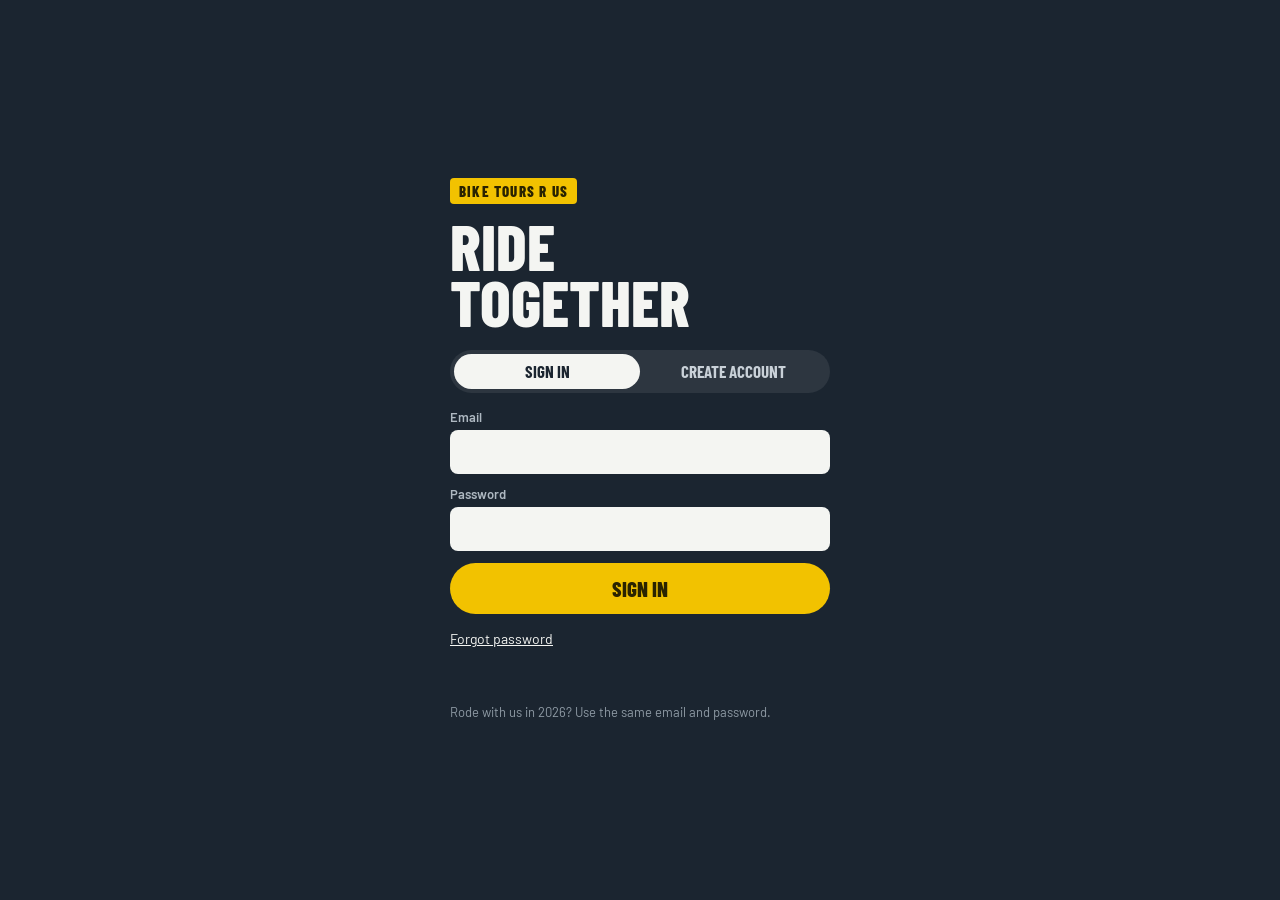
==== index.html @ 84a22274 "Load profile.js and cache it offline" ====
<!DOCTYPE html>
<html lang="en-AU">
<head>
<meta charset="utf-8">
<meta name="viewport" content="width=device-width, initial-scale=1, viewport-fit=cover">
<title>Bike Tours R Us</title>
<link rel="manifest" href="manifest.webmanifest">
<meta name="theme-color" content="#1B2530">
<meta name="apple-mobile-web-app-capable" content="yes">
<meta name="mobile-web-app-capable" content="yes">
<meta name="apple-mobile-web-app-status-bar-style" content="black-translucent">
<meta name="apple-mobile-web-app-title" content="Bike Tour Planner">
<link rel="apple-touch-icon" href="icons/apple-touch-icon.png?v=3">
<link rel="icon" type="image/png" sizes="32x32" href="icons/favicon-32.png?v=3">
<link rel="icon" type="image/png" sizes="192x192" href="icons/icon-192.png?v=3">
<link rel="stylesheet" href="css/app.css">
</head>
<body>
<div id="boot" class="boot"><p class="bootmark">Bike Tours R&nbsp;Us</p><p class="bootmsg" id="bootmsg">Loading…</p></div>

<section id="auth" class="auth" hidden>
  <div class="authin">
    <p class="kick">Bike Tours R Us</p>
    <h1>Ride<br>together</h1>
    <div class="seg2" role="tablist">
      <button type="button" class="on" data-authmode="in" role="tab" aria-selected="true">Sign in</button>
      <button type="button" data-authmode="up" role="tab" aria-selected="false">Create account</button>
    </div>
    <label>Email<input id="auemail" type="email" autocomplete="username" inputmode="email"></label>
    <label>Password<input id="aupw" type="password" autocomplete="current-password"></label>
    <label id="aupw2wrap" hidden>Confirm password<input id="aupw2" type="password" autocomplete="new-password"></label>
    <button type="button" class="go" id="augo">Sign in</button>
    <button type="button" class="lnk" id="aureset">Forgot password</button>
    <p class="aumsg" id="aumsg" role="status"></p>
    <p class="aufine">Rode with us in 2026? Use the same email and password.</p>
  </div>
</section>

<div id="app" hidden>
  <header class="top">
    <div class="wrap topin">
      <div class="brand">Tours R&nbsp;Us</div>
      <label class="tsel"><span class="sr">Tour</span><select id="toursel"></select></label>
      <button type="button" class="me" id="mebtn" aria-label="Account"></button>
    </div>
  </header>
  <main class="wrap" id="view"></main>
  <nav class="tabbar" id="tabbar" aria-label="Sections"></nav>
</div>

<dialog id="dlg"><div class="dlg" id="dlgbody"></div></dialog>
<div class="toast" id="toast" hidden role="status"></div>

<script src="js/config.js"></script>
<script src="js/firebase-bundle.js"></script>
<script src="js/app.js"></script>
<script src="js/ride.js"></script>
<script src="js/profile.js"></script>
<script>
if ('serviceWorker' in navigator) window.addEventListener('load', () => navigator.serviceWorker.register('./sw.js').catch(() => {}));
try { if (navigator.storage && navigator.storage.persist) navigator.storage.persist(); } catch (e) {}
</script>
</body>
</html>
---- css/app.css ----
@font-face{font-family:"Barlow";src:url(../fonts/Barlow-Regular.ttf) format("truetype");font-weight:400;font-display:swap}
@font-face{font-family:"Barlow";src:url(../fonts/Barlow-Medium.ttf) format("truetype");font-weight:500;font-display:swap}
@font-face{font-family:"Barlow";src:url(../fonts/Barlow-SemiBold.ttf) format("truetype");font-weight:600;font-display:swap}
@font-face{font-family:"Barlow Condensed";src:url(../fonts/BarlowCondensed-SemiBold.ttf) format("truetype");font-weight:600;font-display:swap}
@font-face{font-family:"Barlow Condensed";src:url(../fonts/BarlowCondensed-Bold.ttf) format("truetype");font-weight:700;font-display:swap}
@font-face{font-family:"Barlow Condensed";src:url(../fonts/BarlowCondensed-ExtraBold.ttf) format("truetype");font-weight:800;font-display:swap}

:root{
  --bg:#ECEEEA;--surface:#FFFFFF;--ink:#1B2530;--muted:#596570;--rule:#CBD1CB;--soft:#F5F6F3;
  --blue:#2387E0;--orange:#E77E10;--green:#1FA862;--purple:#8F5FDB;--red:#D2453A;
  --vis:#F2C200;--visink:#2A2300;--warn:#B4441B;--tile:#1B2530;--tileink:#F4F5F2;
  --display:"Barlow Condensed","Arial Narrow",Arial,sans-serif;--body:"Barlow",system-ui,-apple-system,"Segoe UI",sans-serif;
  --safe-t:env(safe-area-inset-top,0px);--safe-b:env(safe-area-inset-bottom,0px);
}
@media (prefers-color-scheme:dark){:root:not([data-theme="light"]){
  --bg:#12171C;--surface:#1A2128;--ink:#E6EAEC;--muted:#9AA6B0;--rule:#2F3943;--soft:#20282F;
  --blue:#4FA6F0;--orange:#F59A3A;--green:#3CC57F;--purple:#AC86EE;--red:#F06A5C;--warn:#F08A5D;--tile:#0B0F13}}
:root[data-theme="dark"]{
  --bg:#12171C;--surface:#1A2128;--ink:#E6EAEC;--muted:#9AA6B0;--rule:#2F3943;--soft:#20282F;
  --blue:#4FA6F0;--orange:#F59A3A;--green:#3CC57F;--purple:#AC86EE;--red:#F06A5C;--warn:#F08A5D;--tile:#0B0F13}
*,*::before,*::after{box-sizing:border-box}
html{background:var(--surface);min-height:100%}
body{margin:0;min-height:100vh;min-height:100dvh;background:var(--bg);color:var(--ink);font:400 16px/1.5 var(--body);-webkit-font-smoothing:antialiased}
a{color:inherit}
button{font:inherit}
:focus-visible{outline:3px solid var(--vis);outline-offset:2px;border-radius:3px}
[hidden]{display:none!important}
.sr{position:absolute;width:1px;height:1px;overflow:hidden;clip:rect(0 0 0 0)}
.wrap{max-width:860px;margin:0 auto;padding:0 18px}
.muted{color:var(--muted)}
h1,h2,h3{font-family:var(--display);margin:0}

/* boot & auth */
.boot{position:fixed;inset:0;display:grid;place-content:center;text-align:center;background:var(--tile);color:var(--tileink)}
.bootmark{font:800 44px/1 var(--display);text-transform:uppercase;margin:0 0 10px}
.bootmsg{opacity:.75;margin:0;max-width:34ch}
.auth{position:fixed;inset:0;z-index:40;background:var(--tile);color:var(--tileink);display:grid;place-items:center;padding:calc(24px + var(--safe-t)) 24px calc(24px + var(--safe-b));overflow:auto}
.authin{width:100%;max-width:380px}
.kick{display:inline-block;font:800 15px/1 var(--display);text-transform:uppercase;letter-spacing:.08em;background:var(--vis);color:var(--visink);padding:6px 9px 5px;border-radius:4px;margin:0 0 14px}
.auth h1{font-weight:800;font-size:64px;line-height:.88;text-transform:uppercase;margin:0 0 20px}
.seg2{display:grid;grid-template-columns:1fr 1fr;background:rgba(255,255,255,.08);border-radius:999px;padding:4px;margin:0 0 16px}
.seg2 button{all:unset;cursor:pointer;text-align:center;padding:9px;border-radius:999px;font:700 17px/1 var(--display);text-transform:uppercase;color:#C9D1D8}
.seg2 button.on{background:#F4F5F2;color:#1B2530}
.auth label{display:block;font:600 13px var(--body);color:#AEB8C1;margin:0 0 12px}
.auth input{display:block;width:100%;margin-top:5px;font:500 17px var(--body);padding:12px;border-radius:8px;border:0;background:#F4F5F2;color:#1B2530}
.go{all:unset;cursor:pointer;display:block;width:100%;box-sizing:border-box;text-align:center;background:var(--vis);color:var(--visink);font:800 21px/1 var(--display);text-transform:uppercase;padding:15px;border-radius:999px;margin-top:4px}
.go:disabled{opacity:.6}
.lnk{all:unset;cursor:pointer;color:#F4F5F2;text-decoration:underline;font-size:14px;margin:14px 0 0;display:inline-block}
.aumsg{min-height:1.4em;margin:12px 0 0;color:var(--vis);font-weight:600}
.aufine{font-size:13px;color:#8E9AA4;margin:18px 0 0}

/* header */
.top{position:sticky;top:0;z-index:20;background:var(--bg);padding-top:var(--safe-t);border-bottom:1px solid var(--rule)}
.topin{display:flex;align-items:center;gap:10px;height:56px}
.brand{font:800 20px/1 var(--display);text-transform:uppercase;letter-spacing:.02em;white-space:nowrap}
.tsel{flex:1;min-width:0;display:flex;justify-content:flex-end}
.tsel select{max-width:100%;font:700 16px var(--body);padding:8px 30px 8px 12px;border-radius:999px;border:1.5px solid var(--rule);background:var(--surface);color:var(--ink)}
.me{all:unset;cursor:pointer;width:36px;height:36px;border-radius:50%;display:grid;place-items:center;background:var(--ink);color:var(--bg);font:800 16px/1 var(--display);flex:0 0 auto}

/* tabbar */
.tabbar{position:fixed;left:0;right:0;bottom:0;z-index:25;display:flex;background:var(--surface);border-top:1px solid var(--rule);padding-bottom:var(--safe-b)}
.tabbar button{all:unset;cursor:pointer;flex:1;display:flex;flex-direction:column;align-items:center;justify-content:center;gap:3px;min-height:56px;font:600 11.5px/1 var(--body);color:var(--muted)}
.tabbar svg{width:24px;height:24px}
.tabbar button[aria-current="page"]{color:var(--ink)}
.tabbar button[aria-current="page"] svg{color:var(--blue)}
#app main{padding-bottom:calc(96px + var(--safe-b))}

/* common */
.btn{all:unset;cursor:pointer;box-sizing:border-box;display:inline-flex;align-items:center;justify-content:center;gap:6px;font:600 15px/1 var(--body);padding:11px 16px;border-radius:999px;border:1.5px solid var(--rule);background:var(--surface);color:var(--ink);text-align:center}
.btn.primary{background:var(--ink);color:var(--bg);border-color:var(--ink)}
.btn.danger{color:var(--warn);border-color:var(--warn)}
.btn.small{padding:7px 11px;font-size:13.5px}
.btn:disabled{opacity:.45;cursor:not-allowed}
.btn:focus-visible{outline:3px solid var(--vis);outline-offset:2px}
.card{background:var(--surface);border:1px solid var(--rule);border-radius:12px;padding:14px 16px;margin:0 0 10px}
.sec{margin:28px 0 0}
.sec>h2{font-weight:800;font-size:30px;text-transform:uppercase;margin:0 0 10px}
.pill{display:inline-block;font:700 12px/1 var(--body);padding:5px 8px;border-radius:999px;background:var(--soft);border:1px solid var(--rule)}
.pill.draft{background:var(--vis);color:var(--visink);border-color:var(--vis)}
.pill.locked{background:var(--ink);color:var(--bg);border-color:var(--ink)}
.empty{text-align:center;padding:30px 10px;color:var(--muted)}
.toast{position:fixed;left:50%;transform:translateX(-50%);bottom:calc(84px + var(--safe-b));z-index:60;background:var(--vis);color:var(--visink);font-weight:600;padding:10px 16px;border-radius:999px;box-shadow:0 4px 14px rgba(0,0,0,.2);max-width:90vw;text-align:center}

/* hero */
.hero{padding:22px 0 6px}
.hero h1{font-weight:800;font-size:clamp(44px,12vw,80px);line-height:.9;text-transform:uppercase}
.hero .sub{color:var(--muted);margin:10px 0 12px;max-width:52ch}
.stats{display:flex;flex-wrap:wrap;gap:6px 26px}
.stats div{font:700 28px/1 var(--display)}
.stats small{display:block;font:500 12px/1.3 var(--body);color:var(--muted);margin-top:3px}

/* days */
.day{margin:34px 0 0;--c:var(--ink)}
.dhead{border-top:6px solid var(--c);padding-top:12px}
.dlabel{font:800 16px/1 var(--display);text-transform:uppercase;letter-spacing:.03em;color:var(--c)}
.ddate{display:block;font:600 16px/1.3 var(--body);color:var(--ink);margin-top:4px}
.dhead h2{font-weight:800;font-size:clamp(32px,8vw,48px);text-transform:uppercase;margin:6px 0 8px;line-height:1}
.feel{font-weight:600;margin:8px 0 2px}
.roads{color:var(--muted);margin:0 0 10px}
.best{border:2px solid var(--c);border-radius:12px;background:var(--surface);padding:12px 14px;margin:6px 0 12px}
.best .lbl{display:inline-block;background:var(--c);color:#fff;font:800 14px/1 var(--display);padding:5px 8px 4px;border-radius:4px;margin-bottom:6px}
.best h3{font-size:22px;margin:0 0 4px}
.best p{margin:0}
.fuelnote{background:var(--vis);color:var(--visink);border-radius:8px;padding:8px 12px;font-size:14px;margin:0 0 12px}
.optseg{display:inline-flex;border:2px solid var(--c);border-radius:999px;overflow:hidden;margin:2px 0 10px}
.optseg button{all:unset;cursor:pointer;font:700 15px/1 var(--display);padding:8px 13px 7px;text-transform:uppercase}
.optseg button[aria-pressed="true"]{background:var(--c);color:#fff}
ol.stops{list-style:none;margin:0;padding:0;position:relative}
ol.stops::before{content:"";position:absolute;left:15px;top:16px;bottom:16px;width:4px;background:var(--c);border-radius:2px}
li.stop{position:relative;padding:0 0 14px 46px}
li.stop .node{position:absolute;left:0;top:2px;width:34px;height:34px;border-radius:50%;background:var(--surface);border:4px solid var(--c);display:grid;place-items:center;font:800 16px/1 var(--display)}
li.stop.big .node{background:var(--c);color:#fff}
.town{font:700 26px/1 var(--display)}
.time{font-weight:600;font-size:14.5px;margin-top:3px}
.road{font-size:13.5px;color:var(--muted);margin:3px 0 7px}
.tags{display:flex;flex-wrap:wrap;gap:5px;margin:0 0 7px}
.tag{font:600 12.5px/1 var(--body);padding:5px 8px;border-radius:4px;background:var(--soft);border:1px solid var(--rule)}
.tag.fuel{background:var(--vis);color:var(--visink);border-color:transparent}
.tag.opt{border-color:var(--c);color:var(--c);background:transparent}
.note{margin:0 0 6px}
.stay{margin:6px 0;padding:8px 10px;border-left:4px solid var(--c);background:var(--soft);font-size:14.5px}
.ref{color:var(--muted);font-size:14.5px;margin:2px 0 0}
details.fact,details.audit{margin-top:8px;border-top:1px dashed var(--rule);padding-top:7px}
details summary{cursor:pointer;font-weight:600;font-size:14.5px;color:var(--c);list-style:none}
details summary::-webkit-details-marker{display:none}
details.fact p{margin:6px 0 0;padding:9px 11px;background:var(--soft);border-radius:8px;font-size:15px}
.verdict{font-size:14.5px;color:var(--muted);margin:8px 0}
ol.bk{list-style:none;margin:0;padding:0}
ol.bk li{display:grid;grid-template-columns:28px 1fr;gap:2px 8px;padding:9px 0;border-top:1px solid var(--rule)}
.rk{font:800 22px/1 var(--display);color:var(--c)}
.bn{font-weight:600}.bn a{text-decoration:none;border-bottom:1px solid var(--c)}
.meta{font-size:13.5px;color:var(--muted)}
.must{display:inline-block;margin:3px 0;font:600 13px/1.2 var(--body);padding:4px 8px;border-radius:999px;background:var(--soft);border:1px solid var(--rule)}
.why{font-size:14.5px}
.near{font:600 11px/1 var(--body);padding:3px 5px;border-radius:3px;border:1px solid var(--muted);color:var(--muted);margin-left:5px}
.brief{display:grid;grid-template-columns:repeat(auto-fit,minmax(260px,1fr));gap:10px}
.brief h3{font-size:20px;text-transform:uppercase;margin:0 0 6px}
.brief p{margin:0 0 6px}.brief ul{margin:0;padding-left:18px}
.roles{display:grid;grid-template-columns:repeat(auto-fill,minmax(220px,1fr));border-top:1px solid var(--rule)}
.roles div{display:flex;justify-content:space-between;gap:10px;padding:9px 0;border-bottom:1px solid var(--rule)}
.roles span:first-child{color:var(--muted)}.roles span:last-child{font-weight:600}

/* today */
.tdhead{border-top:6px solid var(--c,var(--ink));padding-top:12px;margin:18px 0 12px}
.tdday{font:800 16px/1 var(--display);text-transform:uppercase;letter-spacing:.03em;color:var(--c,var(--muted))}
.tdhead h2{font-weight:800;font-size:clamp(32px,9vw,50px);text-transform:uppercase;margin:6px 0 4px;line-height:1}
.tdlist{list-style:none;margin:0;padding:0}
.tdlist li{display:grid;grid-template-columns:70px 1fr;gap:10px;padding:10px 0;border-top:1px solid var(--rule)}
.tdlist .t{font:700 17px/1.1 var(--display);color:var(--muted)}
.tdlist b{font:700 21px/1.1 var(--display)}

/* plan */
.plan h2{font-weight:800;font-size:30px;text-transform:uppercase;margin:22px 0 10px}
.plan h3{font-size:22px;text-transform:uppercase;margin:0 0 6px}
.prow{display:flex;align-items:center;gap:10px;padding:10px 0;border-top:1px solid var(--rule)}
.prow:first-of-type{border-top:0}
.prow .pmain{flex:1;min-width:0}
.prow .pmain b{font:700 19px/1.15 var(--display);display:block}
.prow .pmain small{display:block;color:var(--muted);font-size:13px}
.prow .pact{display:flex;gap:4px;flex:0 0 auto}
.ib{all:unset;cursor:pointer;width:34px;height:34px;border-radius:50%;display:grid;place-items:center;border:1.5px solid var(--rule);background:var(--surface);color:var(--ink);font-size:15px}
.ib:disabled{opacity:.3;cursor:default}
.ib:focus-visible{outline:3px solid var(--vis)}
.dot{width:12px;height:12px;border-radius:50%;background:var(--c);flex:0 0 auto}
.prow.sel{background:var(--soft);margin:0 -10px;padding:10px;border-radius:10px}
.statusrow{display:flex;flex-wrap:wrap;gap:6px;margin:8px 0 4px}
.statusrow .btn[aria-pressed="true"]{background:var(--ink);color:var(--bg);border-color:var(--ink)}
.edited{font-size:12.5px;color:var(--muted);margin:6px 0 0}
.planbar{display:flex;flex-wrap:wrap;gap:8px;margin:10px 0 0}
.notice{background:var(--soft);border:1px solid var(--rule);border-left:5px solid var(--vis);border-radius:10px;padding:10px 12px;font-size:14.5px;margin:10px 0}

/* dialogs & forms */
dialog{border:0;border-radius:14px;padding:0;background:var(--surface);color:var(--ink);width:min(560px,94vw);max-height:88vh}
dialog::backdrop{background:rgba(10,14,18,.6)}
.dlg{padding:18px}
.dlg h3{font-size:26px;text-transform:uppercase;margin:0 0 4px}
.fl{display:block;font:600 13px var(--body);color:var(--muted);margin:0 0 11px}
.fl input,.fl select,.fl textarea{display:block;width:100%;margin-top:4px;font:500 16px var(--body);padding:10px 12px;border-radius:8px;border:1.5px solid var(--rule);background:var(--bg);color:var(--ink)}
.fl textarea{min-height:70px;resize:vertical}
.frow{display:grid;grid-template-columns:1fr 1fr;gap:10px}
.chips{display:flex;flex-wrap:wrap;gap:6px;margin-top:6px}
.chips label{display:inline-flex;align-items:center;gap:5px;font:600 13.5px var(--body);color:var(--ink);padding:6px 10px;border:1.5px solid var(--rule);border-radius:999px;cursor:pointer}
.chips input{margin:0}
.dbtns{display:flex;gap:8px;flex-wrap:wrap;margin-top:6px;position:sticky;bottom:-18px;background:var(--surface);padding:10px 0 4px}
.err{color:var(--warn);font-weight:600;font-size:14px;margin:6px 0}

/* phase 2: plan sections, bakeries, nights, updates */
.psec{display:flex;gap:6px;overflow-x:auto;margin:18px -18px 0;padding:2px 18px 4px;scrollbar-width:none}
.psec::-webkit-scrollbar{display:none}
.psec button{all:unset;cursor:pointer;flex:0 0 auto;font:700 16px/1 var(--display);text-transform:uppercase;padding:9px 14px 8px;border-radius:999px;border:1.5px solid var(--rule);background:var(--surface)}
.psec button[aria-selected="true"]{background:var(--ink);color:var(--bg);border-color:var(--ink)}
.psec button:focus-visible{outline:3px solid var(--vis)}
.prow .rk{width:22px;flex:0 0 auto;color:var(--blue)}
.frow3{display:grid;grid-template-columns:minmax(0,1fr) minmax(0,1fr) 34px;gap:8px;align-items:end}
.frow3 input,.frow3 select{min-width:0}
.frow3 .ib{margin-bottom:13px}
.drow{border:1px solid var(--rule);border-radius:10px;padding:8px 10px 0;margin:6px 0 8px;background:var(--soft)}
.drow .chips{margin:0 0 8px}
.chips label:has(input:checked){border-color:var(--ink);background:var(--surface)}
.fl.chk{display:flex;align-items:center;gap:8px;color:var(--ink);font-size:15px}
.fl.chk input{width:auto;margin:0}
.ostate{display:inline-block;font:600 12.5px/1.2 var(--body);padding:3px 7px;border-radius:4px;margin:3px 0}
.ostate.open{background:var(--green);color:#fff}
.ostate.soon{background:var(--vis);color:var(--visink)}
.ostate.shut{background:var(--warn);color:#fff}
.leads{font-size:14.5px;margin:2px 0 6px}
.nlbl{display:inline-block;font:800 13px/1 var(--display);text-transform:uppercase;letter-spacing:.04em;color:var(--c,var(--muted));margin-bottom:4px}
.night{border-left:6px solid var(--c,var(--ink));margin:4px 0 0}
.night h3{font-size:24px;line-height:1.05;margin:0 0 2px}
.night .addr{font-size:14.5px}
.nmeta{font-size:14px;color:var(--muted);margin:4px 0}
.nmeta:empty{display:none}
.myroom{margin:6px 0;padding:7px 10px;background:var(--soft);border-radius:8px;font-size:15px}
details.rooms{margin:6px 0}
details.rooms ul{margin:6px 0 0;padding-left:18px;font-size:14.5px}
.dinner .nlbl{display:block}
.dinner{border-top:1px dashed var(--rule);margin-top:10px;padding-top:9px}
.dinner .note{margin:4px 0 0;font-size:14.5px}
.pill.ok{background:var(--green);color:#fff;border-color:var(--green)}
.ann{background:var(--vis);color:var(--visink);border-radius:12px;padding:12px 14px;margin:16px 0 4px}
.ann .nlbl{color:var(--visink)}
.ann p{margin:2px 0 10px;font-weight:600;white-space:pre-line}
.ann .btn{background:var(--visink);color:var(--vis);border-color:var(--visink)}
details.sent{margin-top:10px}
details.sent summary{color:var(--ink)}
details.sent .pmain{font-size:14.5px}
.selbox{display:grid;place-items:center;width:44px;height:44px;flex:0 0 auto;cursor:pointer}
.selbox input{width:22px;height:22px;margin:0;accent-color:var(--warn)}
.selbar{position:sticky;bottom:calc(64px + var(--safe-b));background:var(--surface);padding:8px 0;z-index:5}
.osmhit{display:flex;align-items:center;gap:10px;padding:8px 10px;border:1px solid var(--rule);border-radius:10px;margin:0 0 6px;background:var(--soft)}
.osmhit>div{flex:1;min-width:0}
.osmhit b{display:block;font-weight:600;color:var(--ink)}
.osmhit small{display:block;color:var(--muted);font-size:13px;font-weight:500}
.osmhit.on{border-color:var(--green);box-shadow:inset 4px 0 0 var(--green)}
.osmcredit{font-size:11.5px;color:var(--muted);margin:4px 0 0;font-weight:500}

/* phase 3: places, distances, maps */
details.daymap{margin:4px 0 12px;border-top:0;padding-top:0}
details.daymap summary{display:inline-flex;align-items:center;gap:6px;font:700 15px/1 var(--display);text-transform:uppercase;letter-spacing:.03em;padding:9px 13px 8px;border:2px solid var(--c,var(--ink));border-radius:999px;color:var(--c,var(--ink))}
details.daymap[open] summary{background:var(--c,var(--ink));color:#fff}
.map{height:min(62vh,420px);margin-top:10px;border-radius:12px;overflow:hidden;border:1px solid var(--rule);background:var(--soft);z-index:0}
.mapnote{font-size:12.5px;color:var(--muted);margin:6px 0 0}
.mapnote:empty{display:none}
.maphint{font-size:13px;margin:0 0 10px}
.mk span{display:grid;place-items:center;width:28px;height:28px;border-radius:50%;background:#fff;border:4px solid var(--c);font:800 14px/1 var(--display);color:#1B2530;box-sizing:border-box}
.mk span.big{background:var(--c);color:#fff}
.leaflet-container{font:400 14px/1.4 var(--body)}
table.est{width:100%;border-collapse:collapse;font-size:14.5px;margin:4px 0 8px}
table.est th{text-align:left;font:600 12px var(--body);color:var(--muted);padding:4px 6px 4px 0}
table.est td{padding:7px 6px 7px 0;border-top:1px solid var(--rule);vertical-align:top}
table.est td small{display:block;font-size:12px;color:var(--muted)}
table.est td:nth-child(n+2){white-space:nowrap;text-align:right}
table.est th:nth-child(n+2){text-align:right}
table.est tr.tot td{border-top:2px solid var(--ink)}
table.est tr.tot+tr.tot td{border-top:1px solid var(--rule)}

/* ride-day features (ported from the 2026 crew app) */
.tabbar button{font-size:10.5px}
.tabbar svg{width:22px;height:22px}
ol.bk li{grid-template-columns:28px 1fr auto}
ol.bk li.picked{background:var(--vis);color:var(--visink);border-radius:8px;margin:0 -6px;padding-left:6px;padding-right:6px}
.tick{all:unset;cursor:pointer;width:34px;height:34px;border-radius:50%;border:2px solid var(--rule);display:grid;place-items:center;align-self:start;color:var(--ink)}
.tick svg{opacity:.25}
.tick[aria-pressed="true"]{background:var(--c);border-color:var(--c);color:#fff}
.tick[aria-pressed="true"] svg{opacity:1}
.tick:focus-visible{outline:3px solid var(--vis);outline-offset:2px}
.rate{display:flex;flex-wrap:wrap;align-items:center;gap:6px;margin:6px 0 2px;font-size:13px;color:var(--muted)}
.rchips{display:flex;flex-wrap:wrap;gap:4px}
.rchips button{all:unset;cursor:pointer;width:28px;height:28px;display:grid;place-items:center;border-radius:6px;border:1.5px solid var(--rule);font:700 15px/1 var(--display);color:var(--ink)}
.rchips button[aria-pressed="true"]{background:var(--c);border-color:var(--c);color:#fff}
.cavg{display:inline-block;font:600 12.5px/1.2 var(--body);color:var(--c);margin:2px 8px 2px 0}
.aud-actions{display:flex;flex-wrap:wrap;align-items:center;gap:6px;margin:4px 0 6px}
.townprog{font-size:13px;color:var(--muted)}
.mini{all:unset;cursor:pointer;box-sizing:border-box;display:inline-flex;align-items:center;gap:4px;font:600 13px/1 var(--body);padding:7px 10px;border-radius:999px;border:1.5px solid var(--c,var(--ink));color:var(--c,var(--ink));background:var(--surface)}
.mini[aria-pressed="true"]{background:var(--c,var(--ink));color:#fff}
.mini.good{--c:var(--green)}
.mini:focus-visible{outline:3px solid var(--vis)}
.linkb{all:unset;cursor:pointer;color:var(--ink);text-decoration:underline;font-size:14px}
.stop-actions{display:flex;flex-wrap:wrap;gap:6px;margin-top:8px}
.addph{position:relative}
.here-flag{display:inline-block;background:var(--vis);color:var(--visink);font:800 13px/1 var(--display);text-transform:uppercase;padding:5px 8px 4px;border-radius:4px;margin:0 0 6px}
li.stop.is-here .card{border:2px solid var(--vis);box-shadow:0 0 0 3px rgba(242,194,0,.25)}
li.stop.is-here .node{background:var(--vis);border-color:var(--vis);color:var(--visink)}
li.stop.passed .card{opacity:.6}
.pstrip{display:flex;gap:6px;overflow-x:auto;margin:8px 0 2px}
.thumb{all:unset;cursor:pointer;flex:0 0 auto;width:64px;height:64px;border-radius:8px;overflow:hidden;background:var(--soft)}
.thumb img,.wcell img{width:100%;height:100%;object-fit:cover;display:block}
.vote{border-top:1px dashed var(--rule);margin-top:10px;padding-top:8px}
.vhead{font:800 13px/1 var(--display);text-transform:uppercase;color:var(--c);margin-bottom:6px}
.vrow{display:flex;flex-wrap:wrap;gap:6px;align-items:center}
.vsel{font:500 14px var(--body);padding:6px 8px;border-radius:8px;border:1.5px solid var(--rule);background:var(--surface);color:var(--ink);max-width:100%}
.vtally{font-size:13px;color:var(--muted);margin:6px 0 0}
.wx,.wxday{display:flex;gap:10px;align-items:flex-start;background:var(--soft);border-radius:10px;padding:8px 10px;margin:6px 0;font-size:14px}
.wx b,.wxday b{display:block;font-weight:600}
.wx small,.wxday small,.wxday span{display:block;color:var(--muted);font-size:13px}
.wxic{font-size:24px;line-height:1}
.wxflags{display:flex;flex-wrap:wrap;gap:4px;margin-top:4px}
.wxflag{font:600 11.5px/1 var(--body);padding:4px 6px;border-radius:4px;background:var(--surface);border:1px solid var(--rule);color:var(--ink)}
.wxflag.warn{background:var(--vis);color:var(--visink);border-color:var(--vis)}
.wxflag.bad{background:var(--warn);color:#fff;border-color:var(--warn)}
.wxflag.ok{background:var(--green);color:#fff;border-color:var(--green)}
.wxmuted{font-size:13px;color:var(--muted);margin:4px 0}
.donebar{display:flex;align-items:center;gap:10px;background:var(--soft);border:1px solid var(--rule);border-radius:10px;padding:8px 10px;margin:0 0 10px;font-size:14px}
.donebar>span:nth-child(2){flex:1}
.dbtick{width:24px;height:24px;border-radius:50%;background:var(--c);color:#fff;display:grid;place-items:center;font-weight:800}
section.day.done:not(.open)>.dhead,section.day.done:not(.open)>ol.stops,section.day.done:not(.open)>details.daymap,section.day.done:not(.open)>.night,section.day.done:not(.open)>.maphint,section.day.done:not(.open)>.navroute{display:none}
details.brekkie{margin-top:8px;border-top:1px dashed var(--rule);padding-top:7px}
.bknote{font-size:14px;margin:6px 0}
.bklist{margin:4px 0;padding-left:18px;font-size:14.5px}
.bkmeta{color:var(--muted);font-size:13px}
.bkwhy{font-size:13.5px}
.tdcard{background:var(--surface);border:1px solid var(--rule);border-radius:12px;padding:12px 14px;margin:0 0 10px}
.tdcard small{display:block;color:var(--muted);font-size:13px}
.tdcard h3{font:800 28px/1 var(--display);text-transform:uppercase;margin:2px 0 4px}
.tdnow,.tdnext{border-left:6px solid var(--c)}
.tdmeta{margin:0 0 6px;font-weight:600}
.tdh{font-size:20px!important}
.tdgo{all:unset;cursor:pointer;box-sizing:border-box;display:block;width:100%;text-align:center;margin-top:8px;padding:12px;border-radius:999px;background:var(--vis);color:var(--visink);font:800 18px/1 var(--display);text-transform:uppercase}
.tdfuel{display:grid;grid-template-columns:1fr 1fr;gap:8px;margin:0 0 10px}
.tdfuel>div{background:var(--surface);border:1px solid var(--rule);border-radius:10px;padding:8px 10px}
.tdfuel small{display:block;color:var(--muted);font-size:12.5px}
.tdfuel b{font:700 19px/1.1 var(--display)}
.warn{background:var(--warn);color:#fff;border-radius:8px;padding:8px 12px;font-weight:600;font-size:14px}
.tdlist2{list-style:none;margin:0;padding:0}
.tdlist2 li{padding:7px 0;border-top:1px solid var(--rule);font-size:14.5px}
.tdlist2 li:first-child{border-top:0}
.tdbk{display:block;font-size:13.5px}
.tdfoot{display:flex;flex-wrap:wrap;gap:14px;margin:12px 0}
.ppbig{display:flex;align-items:baseline;gap:10px}
.ppbig b{font:800 64px/1 var(--display)}
.ppbig span{color:var(--muted)}
.pdays{display:grid;grid-template-columns:repeat(auto-fit,minmax(150px,1fr));gap:8px;margin:10px 0}
.pday{background:var(--surface);border:1px solid var(--rule);border-top:5px solid var(--c);border-radius:10px;padding:8px 10px}
.pday h3{font-size:18px;text-transform:uppercase}
.pday .bar{height:8px;border-radius:4px;background:var(--soft);margin:6px 0;overflow:hidden}
.pday .bar i{display:block;height:100%;background:var(--c)}
.pday small{display:block;font-size:12.5px;color:var(--muted)}
.lbwrap{overflow-x:auto}
table.lb{width:100%;border-collapse:collapse;font-size:15px}
table.lb th{text-align:left;font:600 12px var(--body);color:var(--muted);padding:6px 6px 6px 0}
table.lb td{padding:8px 6px 8px 0;border-top:1px solid var(--rule)}
table.lb tr.mine td{background:var(--soft)}
.pos{width:1%;white-space:nowrap}
.crown{display:inline-block;background:var(--vis);color:var(--visink);font:800 12px/1 var(--display);text-transform:uppercase;padding:4px 6px 3px;border-radius:4px}
.crown.wanted{background:var(--warn);color:#fff}
.awards{display:grid;grid-template-columns:repeat(auto-fit,minmax(200px,1fr));gap:8px}
.award{background:var(--surface);border:1px solid var(--rule);border-radius:10px;padding:10px 12px}
.award small{display:block;color:var(--muted);font-size:12.5px}
.award b{display:block;font:700 21px/1.1 var(--display);margin:2px 0}
.award span{font-size:13px;color:var(--muted)}
ul.tried{padding-left:18px}
.court{margin-top:14px}
.courthead .kicker{display:inline-block;font:800 13px/1 var(--display);text-transform:uppercase;background:var(--ink);color:var(--bg);padding:5px 8px 4px;border-radius:4px;margin:0 0 8px}
.courthead h2{font-weight:800;font-size:44px;text-transform:uppercase;line-height:.95}
.lede{color:var(--muted);margin:6px 0 12px}
.officers{display:grid;grid-template-columns:repeat(auto-fit,minmax(140px,1fr));gap:8px;margin:0 0 10px}
.officers>div{background:var(--surface);border:1px solid var(--rule);border-radius:10px;padding:8px 10px}
.officers small{display:block;color:var(--muted);font-size:12px}
.officers b{font:700 18px/1.15 var(--display)}
details.rules{background:var(--surface);border:1px solid var(--rule);border-radius:12px;padding:10px 14px;margin:0 0 12px}
details.rules summary{color:var(--ink);font-size:16px}
.rgrid{display:grid;grid-template-columns:repeat(auto-fit,minmax(240px,1fr));gap:12px;margin-top:8px}
.rcard h3{font-size:18px;text-transform:uppercase}
.rcard ul{padding-left:18px;margin:6px 0;font-size:14.5px}
.nights{display:flex;gap:6px;overflow-x:auto;margin:0 0 8px}
.kn{all:unset;cursor:pointer;flex:0 0 auto;padding:8px 12px;border-radius:10px;border:1.5px solid var(--rule);background:var(--surface);text-align:center}
.kn b{display:block;font:800 16px/1 var(--display);text-transform:uppercase}
.kn small{font-size:12px;color:var(--muted)}
.kn[aria-pressed="true"]{background:var(--ink);color:var(--bg);border-color:var(--ink)}
.kn[aria-pressed="true"] small{color:var(--bg)}
.kcdin{font-size:14px;color:var(--muted);margin:0 0 10px}
.kgrid{display:grid;grid-template-columns:repeat(auto-fit,minmax(260px,1fr));gap:10px}
.kcard{background:var(--surface);border:1px solid var(--rule);border-radius:12px;padding:12px 14px}
.kcard h3{font-size:22px;text-transform:uppercase;margin-bottom:6px}
.kcard .pill{margin:0 0 10px}
.kcowe{font-size:13.5px;color:var(--muted);margin:10px 0 0}
.timer{display:grid;place-items:center;margin:4px 0 8px}
.ring{--p:1;width:150px;height:150px;border-radius:50%;display:grid;place-items:center;background:conic-gradient(var(--vis) calc(var(--p)*360deg),var(--soft) 0)}
.ring span{width:118px;height:118px;border-radius:50%;background:var(--surface);display:grid;place-items:center;font:800 56px/1 var(--display)}
.timer.late .ring{background:conic-gradient(var(--warn) calc(var(--p)*360deg),var(--soft) 0)}
.timer.late .ring span{color:var(--warn)}
.verdict-line{text-align:center;font-weight:600;margin:0 0 8px}
.bench{border-top:1px dashed var(--rule);margin-top:12px;padding-top:10px}
.bench h4{margin:0 0 6px;font:800 16px/1 var(--display);text-transform:uppercase}
.bbtns{display:flex;flex-wrap:wrap;gap:6px}
.docket{margin:14px 0}
.dhead2{display:flex;flex-wrap:wrap;align-items:center;justify-content:space-between;gap:8px;margin-bottom:6px}
.dhead2 h3{font-size:22px;text-transform:uppercase}
.docket ol{list-style:none;margin:0;padding:0}
.docket li{display:flex;gap:10px;align-items:flex-start;padding:9px 0;border-top:1px solid var(--rule)}
.docket li>div{flex:1}
.docket .pts{font:800 22px/1 var(--display);color:var(--warn);min-width:34px}
.docket li.red .pts{color:var(--green)}
.docket .off{font-size:14px;color:var(--muted)}
h3.sub{font-size:22px;text-transform:uppercase;margin:16px 0 6px}
.drk{font:800 14px/1 var(--display);text-transform:uppercase;color:var(--muted);margin:0 0 6px}
.drh{font-size:40px!important;line-height:1;margin:0 0 8px!important}
.droff{font-size:20px;font-weight:600;margin:0 0 6px}
.drnote{font-style:italic;margin:0 0 6px}
.drby{color:var(--muted);margin:0}
.drpts{font:800 64px/1 var(--display);color:var(--warn);margin:8px 0}
.drlist{padding-left:20px}
.drlist li{display:flex;justify-content:space-between;max-width:280px}
.qtabs{display:grid;grid-template-columns:repeat(auto-fit,minmax(150px,1fr));gap:8px}
.qtab{all:unset;cursor:pointer;box-sizing:border-box;background:var(--surface);border:1px solid var(--rule);border-top:5px solid var(--c);border-radius:10px;padding:10px 12px}
.qtab b{display:block;font:800 20px/1 var(--display);text-transform:uppercase}
.qtab small,.qtab span{display:block;font-size:13px;color:var(--muted)}
.qcard{background:var(--surface);border:1px solid var(--rule);border-top:5px solid var(--c);border-radius:12px;padding:14px}
.qmeta{font-size:13px;color:var(--muted)}
.qclue{font-size:18px;font-weight:600;margin:8px 0 12px}
.qopts{display:grid;grid-template-columns:1fr 1fr;gap:8px}
.qopt{all:unset;cursor:pointer;box-sizing:border-box;text-align:center;padding:12px 8px;border-radius:10px;border:1.5px solid var(--rule);font:700 17px/1.1 var(--display);text-transform:uppercase}
.qopt.right{background:var(--green);border-color:var(--green);color:#fff}
.qopt.wrong{background:var(--warn);border-color:var(--warn);color:#fff}
.qfoot{margin-top:10px}
.qscore{font:800 72px/1 var(--display);margin:0}
.wday{font-size:20px;text-transform:uppercase;margin:14px 0 6px}
.wgrid{display:grid;grid-template-columns:repeat(auto-fill,minmax(104px,1fr));gap:6px}
.wcell{all:unset;cursor:pointer;position:relative;aspect-ratio:1;border-radius:8px;overflow:hidden;background:var(--soft)}
.wcell span{position:absolute;left:0;right:0;bottom:0;padding:16px 6px 5px;background:linear-gradient(transparent,rgba(0,0,0,.7));color:#fff;font:700 13px/1.1 var(--display)}
.wcell small{display:block;font:500 11px var(--body);opacity:.85}
.lbimg{display:block;width:100%;max-height:70vh;object-fit:contain;border-radius:10px;background:#000}
.updates .card{margin-bottom:8px}

/* home (Today): You card and timeline stages */
.hi{font:800 34px/1 var(--display);text-transform:uppercase;margin:16px 0 2px}
.hisub{color:var(--muted);margin:0 0 10px}
.you{background:var(--tile);color:var(--tileink);border-radius:14px;padding:12px 14px;margin:8px 0 12px}
.you .lbl{font:800 12.5px/1 var(--display);text-transform:uppercase;letter-spacing:.08em;color:var(--vis);margin-bottom:8px}
.ygrid{display:grid;grid-template-columns:1fr 1fr;gap:8px 12px}
.ygrid div{font-size:13px;color:#AEB8C1;line-height:1.3}
.ygrid b{display:block;font:700 19px/1.1 var(--display);color:var(--tileink)}
.unread{display:flex;gap:8px;align-items:flex-start;margin-top:10px;padding-top:10px;border-top:1px solid rgba(255,255,255,.14);font-size:14px}
.unread .linkb{color:var(--vis);font-size:13px;margin-left:4px}
.dot{flex:0 0 8px;height:8px;border-radius:50%;background:var(--vis);margin-top:6px}
.tdmain{background:var(--surface);border:1px solid var(--rule);border-top:6px solid var(--c,var(--ink));border-radius:14px;padding:12px 14px;margin:0 0 10px}
.tdmain .tag{display:inline-block;font:800 13px/1 var(--display);text-transform:uppercase;letter-spacing:.06em;color:var(--c,var(--muted));margin-bottom:4px;padding:0;border:0;background:none}
.tdmain h2{font-size:34px;line-height:1;text-transform:uppercase;margin:0 0 4px}
.tdmain .stats{margin-top:10px}
.tdmain .stats div{font-size:24px}
.days{display:grid;gap:6px}
.days>div{display:flex;align-items:center;gap:8px;font-size:14px}
.days i{width:10px;height:10px;border-radius:50%;background:var(--c);flex:0 0 auto}
.days span{flex:1;min-width:0}
.whochips{display:flex;flex-wrap:wrap;gap:6px}
.whochips span{font:600 13px var(--body);padding:5px 9px;border-radius:999px;background:var(--soft);border:1px solid var(--rule)}
.whochips span.no{opacity:.45}
.wxmini{display:grid;grid-template-columns:repeat(auto-fit,minmax(64px,1fr));gap:6px;text-align:center}
.wxmini div{background:var(--soft);border-radius:8px;padding:7px 3px;font-size:12px;color:var(--muted)}
.wxmini b{display:block;font:700 15px/1.1 var(--display);color:var(--ink);margin:2px 0}
ul.check{list-style:none;margin:0;padding:0}
ul.check li{display:flex;gap:10px;align-items:center;padding:7px 0;border-top:1px solid var(--rule);font-size:15px}
ul.check li:first-child{border-top:0}
.box{all:unset;box-sizing:border-box;cursor:pointer;width:24px;height:24px;border-radius:6px;border:2px solid var(--rule);flex:0 0 auto;display:grid;place-items:center;font-size:14px;font-weight:800;background:var(--surface)}
span.box{cursor:default}
.box.on{background:var(--green);border-color:var(--green);color:#fff}
.box:focus-visible{outline:3px solid var(--vis)}
.awmini{display:grid;grid-template-columns:1fr 1fr;gap:6px}
.awmini div{background:var(--soft);border-radius:8px;padding:7px 9px;font-size:12px;color:var(--muted)}
.awmini b{display:block;font:700 16px/1.15 var(--display);color:var(--ink)}
.phmini{display:grid;grid-template-columns:repeat(4,1fr);gap:5px;margin-top:6px}
.phmini .thumb{width:auto;height:auto;aspect-ratio:1}

/* navigation hand-off */
details.navgo{display:inline-block;position:relative;margin:0;border:0;padding:0}
details.navgo summary{display:inline-flex;align-items:center;gap:4px;font:600 13px/1 var(--body);padding:7px 10px;border-radius:999px;border:1.5px solid var(--c,var(--ink));color:var(--c,var(--ink));background:var(--surface);list-style:none}
details.navgo summary::before{content:"\27A4";font-size:11px}
details.navgo[open] summary{background:var(--c,var(--ink));color:#fff}
.navopts{display:flex;flex-wrap:wrap;gap:6px;margin-top:6px}
.navopts a{font:600 13.5px/1 var(--body);padding:9px 12px;border-radius:10px;background:var(--soft);border:1px solid var(--rule);text-decoration:none;color:var(--ink)}
.night details.navgo,.dinner details.navgo{display:block;margin:8px 0 2px}
.navroute{display:flex;flex-wrap:wrap;align-items:center;gap:6px;margin:4px 0 10px}
.navroute .navlbl{width:100%;font:800 13px/1 var(--display);text-transform:uppercase;letter-spacing:.04em;color:var(--c,var(--muted))}
.navroute .mini{text-decoration:none}
.navroute small{width:100%;font-size:12px;color:var(--muted)}
.placefind{margin:-4px 0 12px}
.placefind #placeres{margin-top:6px}

/* profiles */
.me{overflow:hidden}
.me img{width:100%;height:100%;object-fit:cover;display:block}
.av{display:inline-grid;place-items:center;border-radius:50%;background:var(--ink);color:#fff;font-family:var(--display);font-weight:800;line-height:1;overflow:hidden;flex:0 0 auto;border:3px solid var(--surface);box-shadow:0 1px 6px rgba(0,0,0,.15)}
.av img{width:100%;height:100%;object-fit:cover;display:block}
.profile{padding-top:6px}
.pback{margin:8px 0 4px}
.phead{display:flex;gap:14px;align-items:center;margin:4px 0 6px}
.phead h1{font-size:38px;line-height:.95;text-transform:uppercase}
.pav{position:relative;cursor:pointer}
.pav .cam{position:absolute;right:-2px;bottom:-2px;width:28px;height:28px;border-radius:50%;background:var(--ink);color:#fff;display:grid;place-items:center;font-size:13px;border:2px solid var(--surface)}
.nick{font-weight:600;color:var(--muted)}
.chips .chip{font:600 12px var(--body);padding:4px 8px;border-radius:999px;background:var(--surface);border:1px solid var(--rule);color:var(--ink)}
.chips .chip.ed{background:var(--ink);color:var(--bg);border-color:var(--ink)}
.prsec{margin:18px 0 0}
.prsh{display:flex;flex-wrap:wrap;align-items:baseline;gap:4px 8px;margin:0 0 6px}
.prsh h2{font-size:22px;text-transform:uppercase;font-weight:800}
.prsh small{font-size:12.5px;color:var(--muted)}
.prsh .linkb{margin-left:auto;color:var(--blue);text-decoration:none;font-weight:600}
.pcard{padding:2px 12px}
.prw{display:flex;align-items:center;gap:10px;padding:10px 0;border-top:1px solid var(--rule)}
.prw:first-child{border-top:0}
.pic{width:32px;height:32px;border-radius:8px;background:var(--soft);display:grid;place-items:center;font-size:16px;flex:0 0 auto}
.pt{flex:1;min-width:0}
.pt small{display:block;font-size:12px;color:var(--muted)}
.pt b{font-weight:600}
.pact{font:600 12.5px var(--body);color:var(--muted)}
.psafe{background:#FFF8DC;border-color:#EAD27A;color:#1B2530}
.psafe .pt small{color:#6B5A1E}.psafe .pic{background:#FDF0B8}.psafe a{color:#1B2530}
.warnline{font-size:13px;color:var(--warn);margin:6px 0 0}
.ptotals{display:grid;grid-template-columns:repeat(3,1fr);gap:6px;margin:0 0 8px}
.ptotals div{background:var(--surface);border:1px solid var(--rule);border-radius:10px;padding:9px 6px;text-align:center}
.ptotals b{display:block;font:800 28px/1 var(--display)}
.ptotals small{font-size:11.5px;color:var(--muted)}
.ptrophies{display:flex;gap:6px;overflow-x:auto;margin:0 0 8px}
.ptrophy{flex:0 0 auto;background:var(--tile);color:var(--tileink);border-radius:10px;padding:8px 11px;min-width:120px}
.ptrophy b{display:block;font:800 15px/1.1 var(--display);text-transform:uppercase;color:var(--vis)}
.ptrophy small{font-size:11.5px;opacity:.8}
.ptour{display:flex;gap:10px;align-items:center;background:var(--surface);border:1px solid var(--rule);border-left:6px solid var(--c);border-radius:12px;padding:9px 12px;margin:0 0 6px}
.ptour b{display:block;font:800 19px/1.05 var(--display);text-transform:uppercase}
.ptour small{display:block;font-size:12.5px;color:var(--muted)}
.seg3{display:grid;grid-template-columns:repeat(3,1fr);background:var(--soft);border:1px solid var(--rule);border-radius:999px;padding:3px;margin-top:4px}
.seg3 button{all:unset;cursor:pointer;text-align:center;padding:6px 4px;border-radius:999px;font:600 12.5px var(--body);color:var(--muted)}
.seg3 button[aria-pressed="true"]{background:var(--ink);color:var(--bg)}
.colours{display:flex;gap:10px;margin-top:6px}
.colours input{position:absolute;opacity:0}
.colours span{display:block;width:34px;height:34px;border-radius:50%;border:3px solid transparent;cursor:pointer}
.colours input:checked+span{border-color:var(--ink);box-shadow:0 0 0 2px var(--surface) inset}
.person{all:unset;cursor:pointer;font:inherit;color:inherit;border-bottom:1px dotted currentColor}
.whochips button{all:unset;cursor:pointer;font:600 13px var(--body);padding:5px 9px;border-radius:999px;background:var(--soft);border:1px solid var(--rule)}
.whochips button.no{opacity:.45}
.navpair{display:inline-flex;flex-wrap:wrap;align-items:flex-start;gap:6px}
.navdirect{text-decoration:none}
details.navmore summary::before{content:none}
ul.plist{margin:0;padding-left:18px;font-size:14px}
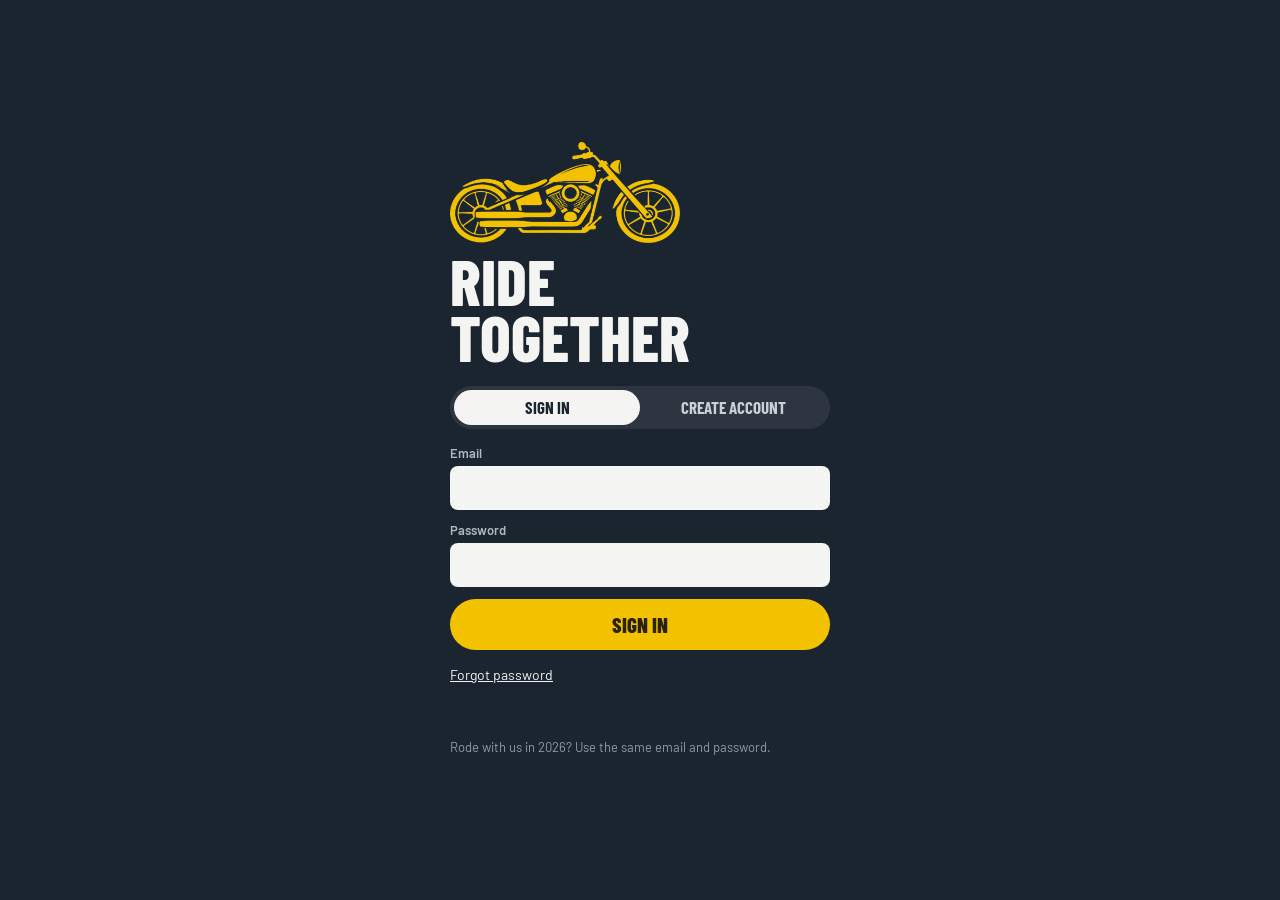
==== commit 4b9ac5f2: "v4.16: logo in top bar, sign-in and loading screens; icon cache bump" ====
--- a/index.html
+++ b/index.html
@@ -3,24 +3,24 @@
 <head>
 <meta charset="utf-8">
 <meta name="viewport" content="width=device-width, initial-scale=1, viewport-fit=cover">
-<title>Bike Tours R Us</title>
+<title>Ride Together</title>
 <link rel="manifest" href="manifest.webmanifest">
 <meta name="theme-color" content="#1B2530">
 <meta name="apple-mobile-web-app-capable" content="yes">
 <meta name="mobile-web-app-capable" content="yes">
 <meta name="apple-mobile-web-app-status-bar-style" content="black-translucent">
-<meta name="apple-mobile-web-app-title" content="Bike Tour Planner">
-<link rel="apple-touch-icon" href="icons/apple-touch-icon.png?v=3">
-<link rel="icon" type="image/png" sizes="32x32" href="icons/favicon-32.png?v=3">
-<link rel="icon" type="image/png" sizes="192x192" href="icons/icon-192.png?v=3">
+<meta name="apple-mobile-web-app-title" content="Ride Together">
+<link rel="apple-touch-icon" href="icons/apple-touch-icon.png?v=4">
+<link rel="icon" type="image/png" sizes="32x32" href="icons/favicon-32.png?v=4">
+<link rel="icon" type="image/png" sizes="192x192" href="icons/icon-192.png?v=4">
 <link rel="stylesheet" href="css/app.css">
 </head>
 <body>
-<div id="boot" class="boot"><p class="bootmark">Bike Tours R&nbsp;Us</p><p class="bootmsg" id="bootmsg">Loading…</p></div>
+<div id="boot" class="boot"><img class="bootbike" src="icons/logo-bike.png" alt=""><p class="bootmark">Ride Together</p><p class="bootmsg" id="bootmsg">Loading…</p></div>
 
 <section id="auth" class="auth" hidden>
   <div class="authin">
-    <p class="kick">Bike Tours R Us</p>
+    <img class="authbike" src="icons/logo-bike.png" alt="">
     <h1>Ride<br>together</h1>
     <div class="seg2" role="tablist">
       <button type="button" class="on" data-authmode="in" role="tab" aria-selected="true">Sign in</button>
@@ -39,7 +39,7 @@
 <div id="app" hidden>
   <header class="top">
     <div class="wrap topin">
-      <div class="brand">Tours R&nbsp;Us</div>
+      <div class="brand"><img class="brandbike" src="icons/logo-bike.png" alt="">Ride Together</div>
       <label class="tsel"><span class="sr">Tour</span><select id="toursel"></select></label>
       <button type="button" class="me" id="mebtn" aria-label="Account"></button>
     </div>
@@ -56,6 +56,7 @@
 <script src="js/app.js"></script>
 <script src="js/ride.js"></script>
 <script src="js/profile.js"></script>
+<script src="js/route.js"></script>
 <script>
 if ('serviceWorker' in navigator) window.addEventListener('load', () => navigator.serviceWorker.register('./sw.js').catch(() => {}));
 try { if (navigator.storage && navigator.storage.persist) navigator.storage.persist(); } catch (e) {}
--- a/css/app.css
+++ b/css/app.css
@@ -432,7 +432,7 @@
 .ygrid b{display:block;font:700 19px/1.1 var(--display);color:var(--tileink)}
 .unread{display:flex;gap:8px;align-items:flex-start;margin-top:10px;padding-top:10px;border-top:1px solid rgba(255,255,255,.14);font-size:14px}
 .unread .linkb{color:var(--vis);font-size:13px;margin-left:4px}
-.dot{flex:0 0 8px;height:8px;border-radius:50%;background:var(--vis);margin-top:6px}
+.unread .dot{width:8px;flex:0 0 8px;height:8px;border-radius:50%;background:var(--vis);margin-top:6px}
 .tdmain{background:var(--surface);border:1px solid var(--rule);border-top:6px solid var(--c,var(--ink));border-radius:14px;padding:12px 14px;margin:0 0 10px}
 .tdmain .tag{display:inline-block;font:800 13px/1 var(--display);text-transform:uppercase;letter-spacing:.06em;color:var(--c,var(--muted));margin-bottom:4px;padding:0;border:0;background:none}
 .tdmain h2{font-size:34px;line-height:1;text-transform:uppercase;margin:0 0 4px}
@@ -502,7 +502,7 @@
 .pt{flex:1;min-width:0}
 .pt small{display:block;font-size:12px;color:var(--muted)}
 .pt b{font-weight:600}
-.pact{font:600 12.5px var(--body);color:var(--muted)}
+.prw .pact{font:600 12.5px var(--body);color:var(--muted)}
 .psafe{background:#FFF8DC;border-color:#EAD27A;color:#1B2530}
 .psafe .pt small{color:#6B5A1E}.psafe .pic{background:#FDF0B8}.psafe a{color:#1B2530}
 .warnline{font-size:13px;color:var(--warn);margin:6px 0 0}
@@ -531,3 +531,225 @@
 .navdirect{text-decoration:none}
 details.navmore summary::before{content:none}
 ul.plist{margin:0;padding-left:18px;font-size:14px}
+
+@media (max-width:360px){.brand{font-size:16.5px}.topin{gap:8px}}
+
+/* route and stop editing (v4.8) */
+.rlist{padding:4px 12px}
+.rrow{display:flex;align-items:center;gap:8px;padding:9px 0;border-top:1px solid var(--rule);background:var(--surface);position:relative}
+.rlist>.rrow:first-child,.rlist>.rins:first-child+.rrow{border-top:0}
+.rrow.sel{background:var(--soft);margin:0 -8px;padding:9px 8px;border-radius:10px}
+.grip{touch-action:none;cursor:grab;color:var(--muted);font-size:20px;line-height:1;padding:6px 4px;user-select:none;-webkit-user-select:none}
+.rrow.dragging{z-index:5;box-shadow:0 10px 24px rgba(0,0,0,.22);border-radius:10px;opacity:.97}
+.rrow.dropbefore{box-shadow:0 -3px 0 var(--blue)}
+.rrow.dropafter{box-shadow:0 3px 0 var(--blue)}
+.rnum{width:28px;height:28px;border-radius:50%;border:3px solid var(--c);display:grid;place-items:center;font:800 14px/1 var(--display);flex:0 0 auto;background:var(--surface)}
+.rnum.big{background:var(--c);color:#fff}
+.rmain{flex:1;min-width:0;cursor:pointer}
+.rmain b{display:block;font:700 18px/1.1 var(--display)}
+.rmain small{display:block;color:var(--muted);font-size:12.5px}
+.rmain .pill{font-size:11px;padding:2px 6px;vertical-align:2px}
+.rwarn{display:block;font-size:12.5px;font-weight:600;color:var(--warn)}
+.rins{all:unset;cursor:pointer;display:flex;align-items:center;gap:8px;width:100%;box-sizing:border-box;padding:1px 0 1px 40px;font:600 12.5px var(--body);color:var(--blue)}
+.rins::after{content:"";flex:1;border-top:1.5px dashed var(--rule)}
+.smenu{display:grid;margin:4px 0 8px;border:1px solid var(--rule);border-radius:12px;overflow:hidden}
+.smenu button{all:unset;cursor:pointer;padding:12px 14px;border-top:1px solid var(--rule);font:600 15px var(--body);color:var(--ink)}
+.smenu button:first-child{border-top:0}
+.smenu .del{color:var(--warn)}
+.townsug{display:grid;margin:-6px 0 10px;border-radius:10px;overflow:hidden;border:1px solid var(--rule)}
+.townsug:empty{display:none}
+.townsug button{all:unset;cursor:pointer;padding:9px 11px;border-top:1px solid var(--rule);font-size:14.5px;color:var(--ink);background:var(--surface)}
+.townsug button:first-child{border-top:0}
+.townsug small{color:var(--muted)}
+.pinchip{display:flex;align-items:center;gap:6px;background:#E8F6EE;color:#14532F;border:1px solid #BFE5CD;border-radius:999px;padding:6px 12px;font:600 13.5px var(--body);margin:-4px 0 10px}
+.pinchip .linkb{margin-left:auto;color:var(--blue);text-decoration:none}
+.hint{font-size:12.5px;color:var(--muted);margin:-4px 0 10px}
+.hint .linkb{color:var(--blue);font-size:12.5px}
+.warnbox{font-size:13px;color:var(--warn);background:rgba(180,68,27,.1);border-radius:8px;padding:6px 9px;margin:0 0 10px}
+.okbox{font-size:13px;color:var(--green);background:rgba(31,168,98,.1);border-radius:8px;padding:6px 9px;margin:0 0 10px}
+.stopkm{display:flex;flex-wrap:wrap;gap:4px 14px;font:600 13.5px var(--body);margin:0 0 10px}
+.stopkm:empty{display:none}
+.stopkm small{color:var(--muted);font-weight:500}
+.stopkm p{width:100%;margin:2px 0 0}
+details.sfmore{border-top:1px dashed var(--rule);margin:2px 0 10px;padding-top:8px}
+details.sfmore summary{color:var(--blue);font-size:14px;margin-bottom:8px}
+.extratags[hidden],.moretags[hidden]{display:none!important}
+.extratags{display:contents}
+.qbfound{list-style:none;margin:0 0 10px;padding:0}
+.qbfound li{display:flex;align-items:center;gap:8px;padding:7px 0;border-top:1px solid var(--rule);font-size:14px}
+.qbfound li:first-child{border-top:0}
+.qbfound .n{width:22px;height:22px;border-radius:50%;background:var(--blue);color:#fff;display:grid;place-items:center;font:800 12px/1 var(--display);flex:0 0 auto}
+.qbfound li.bad .n{background:var(--warn)}
+.qbfound .t{flex:1;min-width:0}
+.qbfound small{color:var(--muted)}
+.qbfound select{font:500 13px var(--body);max-width:100%;margin-top:2px;padding:4px;border-radius:6px;border:1px solid var(--rule);background:var(--bg);color:var(--ink)}
+.qbfound .km{color:var(--muted);font-size:12.5px;white-space:nowrap}
+.qbsum{display:flex;gap:16px;margin:0 0 6px}
+.qbsum div{font:800 22px/1 var(--display)}
+.qbsum small{display:block;font:500 11.5px var(--body);color:var(--muted)}
+.dayauto{display:grid;grid-template-columns:repeat(3,1fr);gap:4px;text-align:center;background:var(--soft);border:1px solid var(--rule);border-radius:10px;padding:8px;margin-top:4px}
+.dayauto b{display:block;font:800 18px/1 var(--display);color:var(--ink)}
+.dayauto small{font-size:11px}
+.seg2r{display:grid;grid-template-columns:1fr 1fr;background:var(--soft);border:1px solid var(--rule);border-radius:999px;padding:3px;margin:4px 0 8px}
+.seg2r input{position:absolute;opacity:0}
+.seg2r span{display:block;text-align:center;padding:7px;border-radius:999px;font:600 13px var(--body);color:var(--muted);cursor:pointer}
+.seg2r input:checked+span{background:var(--ink);color:var(--bg)}
+.whopick[hidden]{display:none}
+/* Every checkbox chip (stop tags, room riders, bakery days, day riders) is a tap-to-select pill, no tick boxes (v4.9/4.10) */
+.tagpick .moretags,.tagpick .extratags{display:contents}
+.chips label{position:relative;background:var(--surface);user-select:none;-webkit-user-select:none;-webkit-tap-highlight-color:transparent}
+.chips input{position:absolute;opacity:0;width:1px;height:1px;padding:0;border:0;margin:0;pointer-events:none}
+.chips label:has(input:checked){background:var(--ink);color:var(--bg);border-color:var(--ink)}
+.chips label:has(input:focus-visible){outline:2px solid var(--ink);outline-offset:2px}
+.tagpick .linkb{padding:6px 4px}
+/* v4.10: every Plan list uses the Route rows; lists nested inside a card sit flush */
+.rlist.flush{padding:0}
+.rlist.flush>.rrow:first-child{border-top:1px solid var(--rule)}
+.card>.rlist.flush:first-child>.rrow:first-child{border-top:0}
+.rrow>.dot{margin:0 2px}
+/* v4.11 photo wall: filters, day groups, likes */
+.wfil{display:flex;gap:6px;overflow-x:auto;margin:0 -18px 8px;padding:2px 18px 4px;scrollbar-width:none}
+.wfil::-webkit-scrollbar{display:none}
+.wfil button{all:unset;cursor:pointer;flex:0 0 auto;font:600 13.5px var(--body);padding:7px 12px;border-radius:999px;border:1.5px solid var(--rule);background:var(--surface);color:var(--ink)}
+.wfil button small{font-weight:500;color:var(--muted);margin-left:2px}
+.wfil button[aria-pressed="true"]{background:var(--ink);color:var(--bg);border-color:var(--ink)}
+.wfil button[aria-pressed="true"] small{color:inherit;opacity:.75}
+.wfil button:focus-visible{outline:2px solid var(--vis)}
+details.wdet{margin:0}
+details.wdet>summary{list-style:none;cursor:pointer;display:flex;align-items:baseline;gap:8px}
+details.wdet>summary::-webkit-details-marker{display:none}
+details.wdet>summary::before{content:"▸";font-size:14px;transition:transform .15s}
+details.wdet[open]>summary::before{transform:rotate(90deg)}
+details.wdet>summary small{font:600 13px var(--body);color:var(--muted);text-transform:none;margin-left:auto;white-space:nowrap;padding-left:6px}
+.wlike{position:absolute;top:5px;right:5px;font:700 11.5px/1 var(--body);font-style:normal;color:#fff;background:rgba(240,106,92,.92);padding:3px 6px;border-radius:999px}
+li.stop.flash>.card{box-shadow:0 0 0 3px var(--vis);transition:box-shadow .3s}
+/* v4.11 full-screen photo viewer */
+html.pvopen,html.pvopen body{overflow:hidden}
+.pv{position:fixed;inset:0;z-index:1000;background:#000;color:#fff;display:flex;flex-direction:column;padding:env(safe-area-inset-top) 0 env(safe-area-inset-bottom);user-select:none;-webkit-user-select:none}
+.pv[hidden]{display:none}
+.pvtop,.pvact,.pvfilm,.pvnav{transition:opacity .2s}
+.pv.bare .pvtop,.pv.bare .pvact,.pv.bare .pvfilm,.pv.bare .pvnav{opacity:0;pointer-events:none}
+.pvtop{display:flex;align-items:center;gap:10px;padding:10px 12px 8px 16px}
+.pvcap{flex:1;min-width:0}
+.pvcap b{display:block;font:700 19px/1.15 var(--display);text-transform:uppercase;white-space:nowrap;overflow:hidden;text-overflow:ellipsis}
+.pvcap small{display:block;font-size:13px;color:#C3CCD3}
+.pvx{all:unset;cursor:pointer;flex:0 0 auto;width:42px;height:42px;border-radius:50%;display:grid;place-items:center;background:rgba(255,255,255,.14);font-size:18px}
+.pvstage{flex:1;min-height:0;position:relative;overflow:hidden;touch-action:none}
+.pvtrack{display:flex;width:300%;height:100%;transform:translateX(-33.3333%)}
+.pvtrack.anim{transition:transform .24s cubic-bezier(.2,.7,.3,1)}
+.pvslide{flex:0 0 33.3333%;height:100%;display:flex;align-items:center;justify-content:center}
+.pvslide img{max-width:100%;max-height:100%;object-fit:contain;pointer-events:none;-webkit-user-drag:none}
+.pvnav{all:unset;cursor:pointer;position:absolute;top:50%;margin-top:-22px;width:44px;height:44px;border-radius:50%;display:grid;place-items:center;background:rgba(0,0,0,.45);font-size:30px;line-height:1}
+.pvnav.prev{left:8px}.pvnav.next{right:8px}
+.pvnav:disabled{opacity:0;pointer-events:none}
+.pv.bare .pvnav:disabled{opacity:0}
+.pvact{display:flex;gap:8px;justify-content:center;flex-wrap:wrap;padding:10px 12px 6px}
+.pvact button,.pvact .pvn{all:unset;cursor:pointer;padding:9px 14px;border-radius:999px;background:rgba(255,255,255,.14);font:600 14px var(--body)}
+.pvact .liked{background:#F06A5C}
+.pvact .del{color:#FF9C90}
+.pvact button:focus-visible,.pvx:focus-visible,.pvnav:focus-visible,.pvfilm button:focus-visible{outline:2px solid var(--vis)}
+.pvfilm{display:flex;gap:4px;overflow-x:auto;padding:6px 12px 10px;scrollbar-width:none}
+.pvfilm::-webkit-scrollbar{display:none}
+.pvfilm button{all:unset;cursor:pointer;flex:0 0 auto;width:50px;height:50px;border-radius:6px;overflow:hidden;opacity:.5;background:#222}
+.pvfilm button img{width:100%;height:100%;object-fit:cover;display:block}
+.pvfilm button.on{opacity:1;outline:2px solid var(--vis);outline-offset:-2px}
+/* v4.12 Plan > Bakeries: route view, open on arrival, summary, finder, hours tools */
+.baksum .bsline{margin:0 0 8px;font-size:14.5px}
+.baksum .bw{color:var(--warn)}
+.baksum .wfil{margin-bottom:0}
+.wfil button.w small{color:var(--warn);font-weight:700}
+.wfil button.w[aria-pressed="true"] small{color:inherit}
+.bkday{font-size:19px;text-transform:uppercase;margin:16px 0 6px}
+.bktowns{padding:2px 12px}
+.bktown{border-top:1px solid var(--rule)}
+.bktown:first-child{border-top:0}
+.bkhead{all:unset;cursor:pointer;display:flex;align-items:flex-start;gap:8px;width:100%;box-sizing:border-box;padding:10px 0}
+.bkhead:focus-visible{outline:2px solid var(--vis);outline-offset:2px;border-radius:6px}
+.bkhead .chev{color:var(--c);font-size:14px;line-height:22px;transition:transform .15s;flex:0 0 auto}
+.bktown.open>.bkhead .chev{transform:rotate(90deg)}
+.bkhead .rmain b{display:block;font:700 19px/1.15 var(--display)}
+.bkhead .rmain small{display:block;color:var(--muted);font-size:13px}
+.bktown.open{padding-bottom:10px}
+.bktown>.rlist,.bktown>.planbar,.bktown>.bksub,.bktown>details{margin-left:22px}
+.bktown .planbar{margin-top:8px}
+.bksub{font:700 13px var(--body);color:var(--muted);text-transform:uppercase;letter-spacing:.04em;margin:10px 0 0}
+.rmain small.bst{font-weight:600;margin-top:1px}
+.bst.open{color:var(--green)}.bst.soon{color:var(--orange)}.bst.shut{color:var(--warn)}.bst.unk{color:var(--muted)}
+details.bakmap{margin-top:8px}
+details.bakmap summary{cursor:pointer;font:600 14px var(--body);color:var(--blue)}
+details.bakmap .map{height:min(48vh,300px)}
+.fblist{display:grid;gap:6px;max-height:52vh;overflow:auto;margin:0 0 6px}
+.fbrow{display:flex;gap:10px;align-items:flex-start;padding:10px;border:1.5px solid var(--rule);border-radius:10px;cursor:pointer;background:var(--bg)}
+.fbrow input{position:absolute;opacity:0;width:1px;height:1px;pointer-events:none}
+.fbtick{flex:0 0 auto;width:22px;height:22px;border-radius:50%;border:2px solid var(--rule);display:grid;place-items:center;font-size:13px;margin-top:1px}
+.fbrow:has(input:checked){border-color:var(--ink);background:var(--soft)}
+.fbrow:has(input:checked) .fbtick{background:var(--ink);border-color:var(--ink);color:var(--bg)}
+.fbrow:has(input:checked) .fbtick::after{content:"✓"}
+.fbrow:has(input:focus-visible){outline:2px solid var(--vis)}
+.fbrow.listed{opacity:.55;cursor:default}
+.fbt{min-width:0}.fbt b{display:block;font:700 17px/1.15 var(--display)}.fbt small{display:block;color:var(--muted);font-size:12.5px}
+.hpre{display:flex;flex-wrap:wrap;gap:6px;margin:6px 0 2px}
+.hpre button{all:unset;cursor:pointer;font:600 13px var(--body);color:var(--blue);padding:5px 10px;border:1.5px solid var(--rule);border-radius:999px;background:var(--surface)}
+.hpre button:focus-visible{outline:2px solid var(--vis)}
+.hread{margin:0 0 6px;font:600 13.5px var(--body);color:var(--green)}
+.hread:empty{display:none}
+.hread.bad{color:var(--warn)}
+.hpaste{display:flex;gap:6px;align-items:center;margin:0 0 8px}
+.hpaste input{flex:1;min-width:0;margin:0!important}
+.bknote{margin:6px 0 0 22px;font-size:13px;color:var(--muted)}
+.bknote .linkb{font-size:13px}
+/* v4.13 Plan > Nights: Accommodation | Dinner */
+.ntabs{display:grid;grid-template-columns:1fr 1fr;background:var(--soft);border:1px solid var(--rule);border-radius:12px;padding:3px;margin:0 0 10px}
+.ntabs button{all:unset;cursor:pointer;text-align:center;padding:10px 6px;border-radius:9px;font:700 15px/1 var(--body);color:var(--muted)}
+.ntabs button[aria-selected="true"]{background:var(--surface);color:var(--ink);box-shadow:0 1px 4px rgba(0,0,0,.14)}
+.ntabs button:focus-visible{outline:2px solid var(--vis)}
+.nsum{font-size:14.5px}
+.nsum b.w{color:var(--warn)}
+.nbar{display:flex;gap:4px;margin-top:8px}
+.nbar i{flex:1;height:7px;border-radius:4px;background:var(--green)}
+.nbar i.n{background:var(--rule)}
+.nempty{margin:6px 0 4px;font-size:14px}
+.nempty2{display:flex;align-items:center;gap:8px;border-top:1px solid var(--rule);padding:10px 0 4px;font-size:14px}
+.nempty2 .btn{margin-left:auto}
+.dinst{grid-template-columns:repeat(3,1fr);border-radius:12px}
+.dinst span{border-radius:9px}
+.dinfo{background:var(--soft);border:1px solid var(--rule);border-radius:10px;padding:9px 11px;margin:0 0 11px;font-size:13.5px}
+.dinfo b{display:block;font:700 15px/1.2 var(--display);text-transform:uppercase;letter-spacing:.02em}
+.dinfo small{display:block;color:var(--muted);font-size:12.5px;margin-top:4px}
+.dinfo .linkb{margin-top:6px;font-size:13px}
+.dchips{display:flex;flex-wrap:wrap;gap:5px;margin-top:6px}
+.dchips i{font-style:normal;font:600 12px var(--body);padding:4px 8px;border-radius:999px;background:var(--surface);border:1px solid var(--rule)}
+.dincard{border-left-style:dashed}
+/* v4.14 per-tour roles */
+.pill.role{font:700 11px/1 var(--body);padding:3px 7px;border-radius:999px;background:var(--soft);border:1px solid var(--rule);color:var(--ink);vertical-align:3px}
+.pill.role.own{background:var(--ink);color:var(--bg);border-color:var(--ink)}
+.ownline{font-size:13px;margin:3px 0 0}
+.ownline .linkb{font-size:13px}
+.vnote .planbar{margin-top:8px}
+/* v4.15 tour features and type */
+details.featcard>summary{list-style:none;cursor:pointer;display:flex;align-items:baseline;gap:8px}
+details.featcard>summary::-webkit-details-marker{display:none}
+details.featcard>summary::before{content:"▸";font-size:13px;color:var(--muted);transition:transform .15s}
+details.featcard[open]>summary::before{transform:rotate(90deg)}
+details.featcard>summary b{font:700 19px/1.1 var(--display);text-transform:uppercase}
+details.featcard>summary small{margin-left:auto;font-size:13px;color:var(--muted)}
+.featlist{display:grid;gap:0}
+.feat{display:flex;align-items:center;gap:12px;padding:10px 0;border-top:1px solid var(--rule);cursor:pointer;position:relative}
+.feat span{flex:1;min-width:0}
+.feat b{display:block;font:700 16px/1.2 var(--body)}
+.feat small{display:block;color:var(--muted);font-size:12.5px}
+.feat input{position:absolute;opacity:0;width:1px;height:1px;pointer-events:none}
+.feat i{flex:0 0 auto;width:46px;height:28px;border-radius:999px;background:var(--rule);position:relative;transition:background .15s}
+.feat i::after{content:"";position:absolute;top:3px;left:3px;width:22px;height:22px;border-radius:50%;background:#fff;box-shadow:0 1px 3px rgba(0,0,0,.3);transition:transform .15s}
+.feat input:checked+i{background:var(--green)}
+.feat input:checked+i::after{transform:translateX(18px)}
+.feat input:focus-visible+i{outline:2px solid var(--vis);outline-offset:2px}
+.feat input:disabled+i{opacity:.5}
+.tkind{margin-bottom:10px}
+.prow .pmain .ownline b{display:inline;font:700 13px var(--body)}
+/* v4.16 logo: the cruiser in yellow */
+.brand{display:flex;align-items:center;gap:6px}
+.brandbike{width:38px;height:auto;display:block;flex:0 0 auto}
+.bootbike{width:min(220px,60vw);height:auto;display:block;margin:0 auto 12px}
+.authbike{width:min(230px,62vw);height:auto;display:block;margin:0 0 10px}
+@media (max-width:360px){.brandbike{width:30px}}
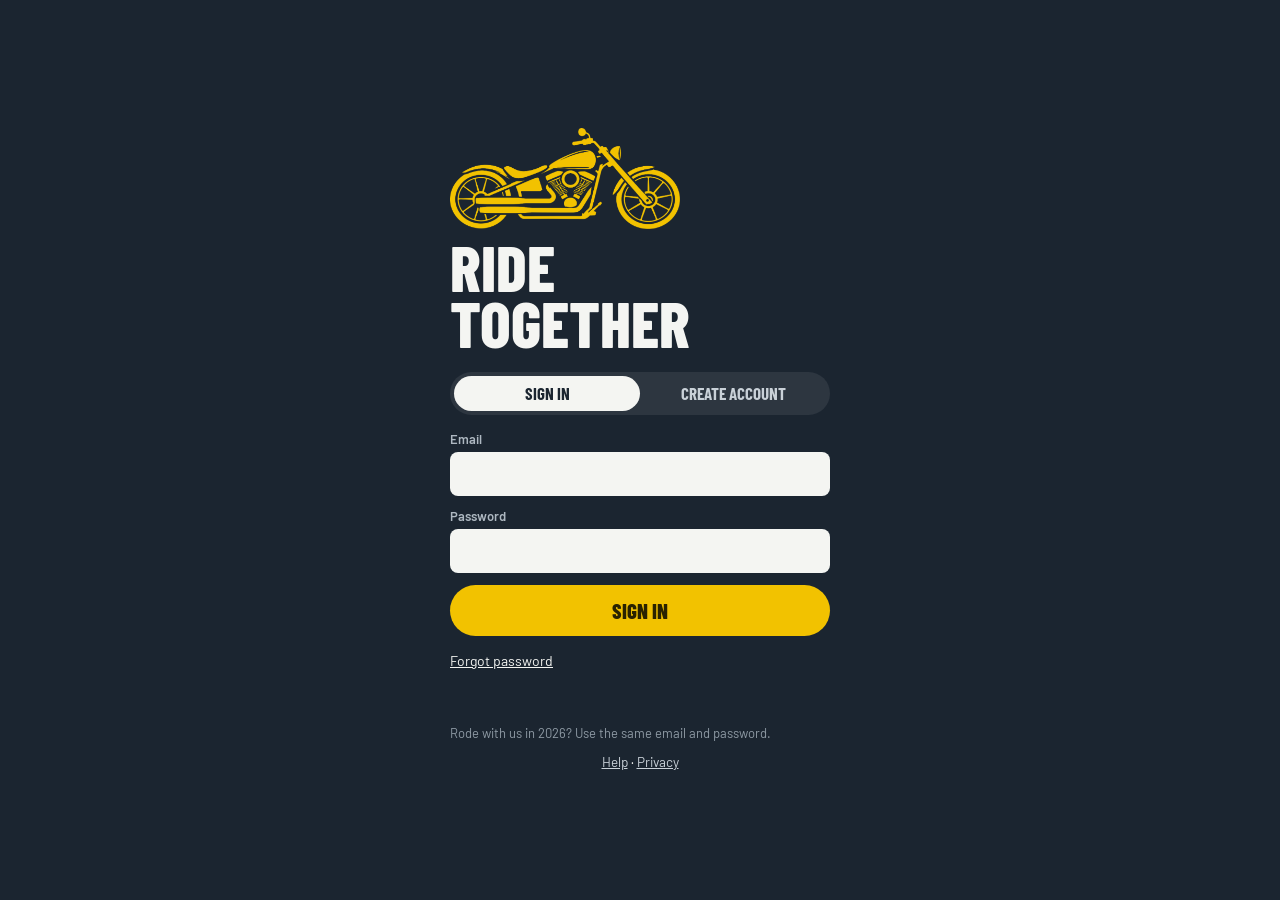
==== commit 84328746: "v4.18: privacy policy and help pages, sign-in links, rules v3 (reports)" ====
--- a/index.html
+++ b/index.html
@@ -33,6 +33,7 @@
     <button type="button" class="lnk" id="aureset">Forgot password</button>
     <p class="aumsg" id="aumsg" role="status"></p>
     <p class="aufine">Rode with us in 2026? Use the same email and password.</p>
+    <p class="aulinks"><a href="support.html">Help</a> · <a href="privacy.html">Privacy</a></p>
   </div>
 </section>
 
--- a/css/app.css
+++ b/css/app.css
@@ -753,3 +753,29 @@
 .bootbike{width:min(220px,60vw);height:auto;display:block;margin:0 auto 12px}
 .authbike{width:min(230px,62vw);height:auto;display:block;margin:0 0 10px}
 @media (max-width:360px){.brandbike{width:30px}}
+/* v4.17 nights finder */
+.nflist{display:grid;gap:6px;max-height:56vh;overflow:auto;margin:0 0 6px}
+.nfrow{display:flex;gap:10px;align-items:center;padding:10px 11px;border:1.5px solid var(--rule);border-radius:10px;background:var(--bg)}
+.nfrow.listed{opacity:.55}
+.nft{flex:1;min-width:0}
+.nft b{font:700 17px/1.15 var(--display)}
+.nft .pill{font-size:11px;padding:2px 6px;vertical-align:2px}
+.nft small{display:block;color:var(--muted);font-size:12.5px}
+.nft small.bst{font-weight:600}
+.nflinks{display:flex;gap:12px;margin-top:3px;font-size:13px}
+.nflinks a{color:var(--blue);font-weight:600}
+.osmfind{margin:-4px 0 10px}
+.osmnote{font-size:13.5px;margin:0 0 10px}
+/* v4.18 reports, blocking, account */
+.rwhy{display:grid;gap:6px;margin-top:6px}
+.rwhy label{display:block;cursor:pointer}
+.rwhy input{position:absolute;opacity:0;pointer-events:none}
+.rwhy span{display:block;padding:10px 12px;border:1.5px solid var(--rule);border-radius:10px;font:600 14.5px var(--body);color:var(--ink);background:var(--surface)}
+.rwhy input:checked+span{border-color:var(--ink);background:var(--ink);color:var(--bg)}
+.rwhy input:focus-visible+span{outline:2px solid var(--vis)}
+.mini.rep{opacity:.7}
+.reports .rrow{align-items:flex-start}
+.reports .pact{flex-wrap:wrap;justify-content:flex-end;max-width:46%}
+.delacct{color:var(--warn);font-size:14px}
+.aulinks{text-align:center;font-size:13.5px;margin:8px 0 0}
+.aulinks a{color:#C9D1D8}
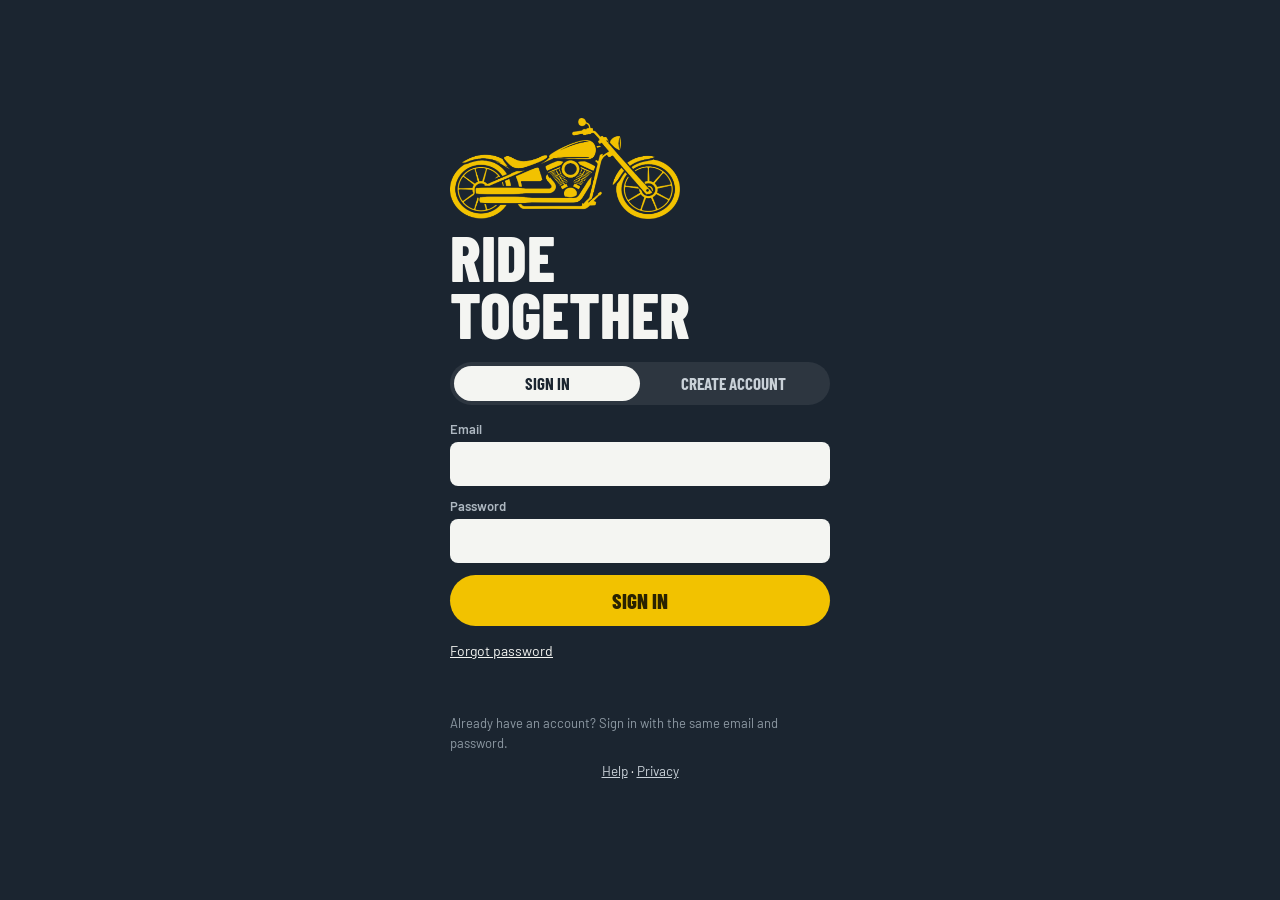
==== commit a19f9c1b: "v4.24: neutral sign-in text; app name Ride Together" ====
--- a/index.html
+++ b/index.html
@@ -32,7 +32,7 @@
     <button type="button" class="go" id="augo">Sign in</button>
     <button type="button" class="lnk" id="aureset">Forgot password</button>
     <p class="aumsg" id="aumsg" role="status"></p>
-    <p class="aufine">Rode with us in 2026? Use the same email and password.</p>
+    <p class="aufine">Already have an account? Sign in with the same email and password.</p>
     <p class="aulinks"><a href="support.html">Help</a> · <a href="privacy.html">Privacy</a></p>
   </div>
 </section>
--- a/css/app.css
+++ b/css/app.css
@@ -779,3 +779,15 @@
 .delacct{color:var(--warn);font-size:14px}
 .aulinks{text-align:center;font-size:13.5px;margin:8px 0 0}
 .aulinks a{color:#C9D1D8}
+/* v4.19 simpler bakery rules */
+.bkrules{background:var(--surface);border:1px solid var(--rule);border-left:5px solid var(--vis);border-radius:12px;padding:10px 14px;margin:12px 0 0;font-size:14.5px}
+.bkrules .bkh{display:block;font:700 16px/1.2 var(--display);text-transform:uppercase;letter-spacing:.03em}
+.bkrules p{margin:4px 0 0}
+.awards.one{grid-template-columns:1fr}
+.qchamp{margin:0 0 10px;font-size:15px}
+/* v4.22 crew updates */
+.annpost textarea{min-height:60px}
+.annpost .planbar{align-items:center}
+.annpost .planbar small{font-size:12.5px}
+.annact{margin-top:6px;text-align:right}
+.annact .linkb{font-size:13px;color:var(--muted)}
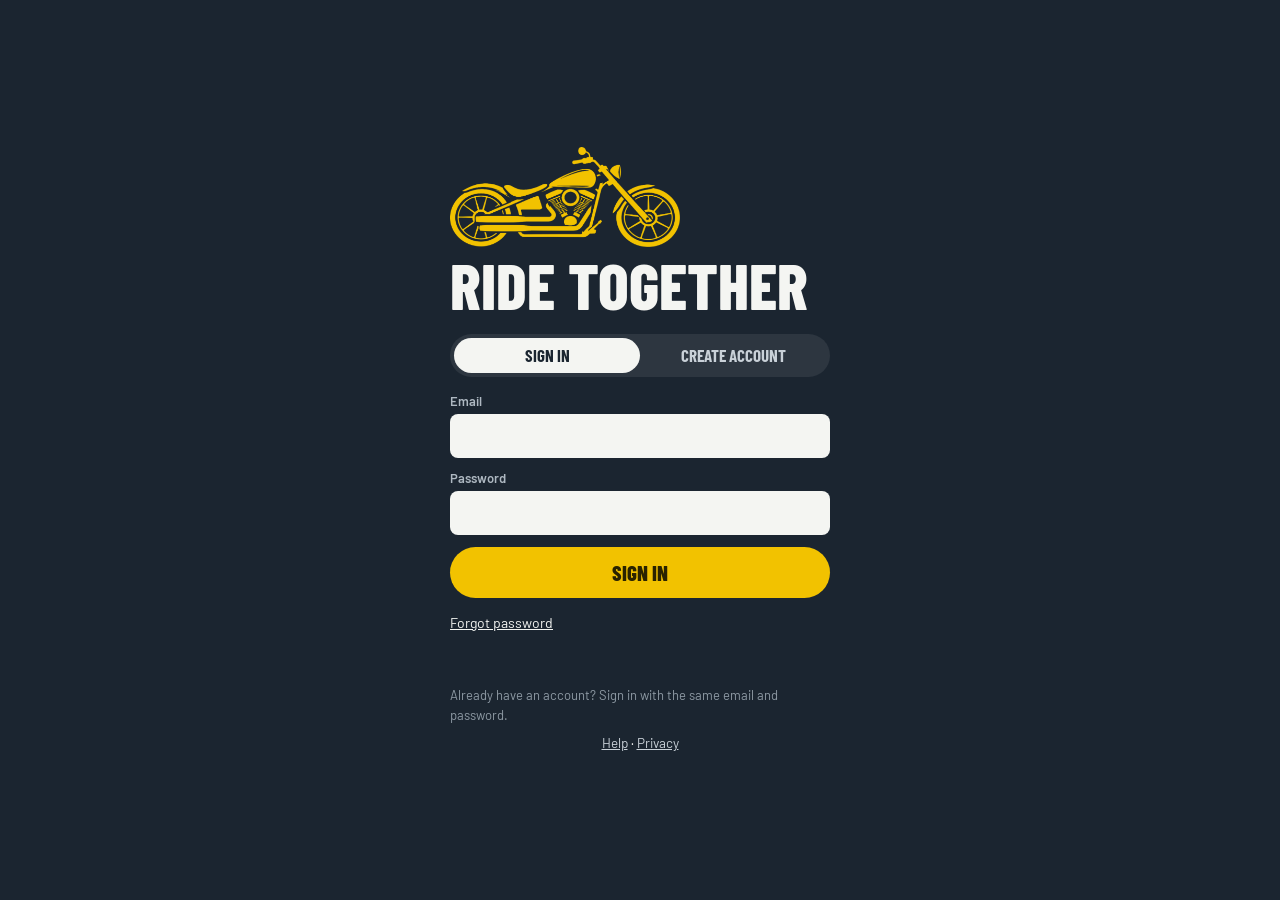
==== commit 769a63c5: "v5.0: load design tokens, Geist fonts in the service worker, DESIGN.md applied notes" ====
--- a/index.html
+++ b/index.html
@@ -5,7 +5,8 @@
 <meta name="viewport" content="width=device-width, initial-scale=1, viewport-fit=cover">
 <title>Ride Together</title>
 <link rel="manifest" href="manifest.webmanifest">
-<meta name="theme-color" content="#1B2530">
+<meta name="theme-color" content="#FFFFFF" media="(prefers-color-scheme: light)">
+<meta name="theme-color" content="#0A0A0B" media="(prefers-color-scheme: dark)">
 <meta name="apple-mobile-web-app-capable" content="yes">
 <meta name="mobile-web-app-capable" content="yes">
 <meta name="apple-mobile-web-app-status-bar-style" content="black-translucent">
@@ -13,6 +14,7 @@
 <link rel="apple-touch-icon" href="icons/apple-touch-icon.png?v=4">
 <link rel="icon" type="image/png" sizes="32x32" href="icons/favicon-32.png?v=4">
 <link rel="icon" type="image/png" sizes="192x192" href="icons/icon-192.png?v=4">
+<link rel="stylesheet" href="design/tokens.css">
 <link rel="stylesheet" href="css/app.css">
 </head>
 <body>
@@ -21,7 +23,7 @@
 <section id="auth" class="auth" hidden>
   <div class="authin">
     <img class="authbike" src="icons/logo-bike.png" alt="">
-    <h1>Ride<br>together</h1>
+    <h1>Ride Together</h1>
     <div class="seg2" role="tablist">
       <button type="button" class="on" data-authmode="in" role="tab" aria-selected="true">Sign in</button>
       <button type="button" data-authmode="up" role="tab" aria-selected="false">Create account</button>
--- a/design/tokens.css
+++ b/design/tokens.css
@@ -0,0 +1,257 @@
+/* Ride Together design tokens. Implements DESIGN.md; custom properties only, no rules that style elements.
+   Light is the default. Dark follows prefers-color-scheme unless html[data-theme="light"]; html[data-theme="dark"] forces it.
+   Breakpoints (for reference; CSS variables can't be used in media queries): sm 640px, md 1024px, lg 1280px. */
+
+:root {
+  /* ---------- neutral scale (light) ---------- */
+  --n0: #FFFFFF;
+  --n1: #FAFAFA;
+  --n2: #F4F4F5;
+  --n3: #EDEDEF;
+  --n4: #E4E4E7;
+  --n5: #D4D4D8;
+  --n6: #A1A1AA;
+  --n7: #83838B;
+  --n8: #66666E;
+  --n9: #52525A;
+  --n10: #2E2E33;
+  --n11: #111113;
+
+  /* ---------- roles ---------- */
+  --color-background: #FFFFFF;
+  --color-surface: #FAFAFA;
+  --color-surface-raised: #FFFFFF;
+  --color-surface-muted: #F4F4F5;
+  --color-surface-selected: #EDEDEF;
+  --color-border: #E4E4E7;
+  --color-border-strong: #83838B;
+  --color-text: #111113;
+  --color-text-muted: #52525A;
+  --color-text-subtle: #66666E;
+  --color-text-disabled: #A1A1AA;
+  --color-focus: #111113;
+  --color-inverse-hover: #2E2E33;
+  --color-skeleton: #EDEDEF;
+  --color-skeleton-shine: #FAFAFA;
+  --color-bar: rgba(250, 250, 250, .88);
+  --color-scrim: rgba(17, 17, 19, .48);
+
+  /* ---------- accent ---------- */
+  --color-accent: #F2C200;
+  --color-accent-ink: #111113;
+  --color-accent-fg: #7A5F00;
+  --color-accent-hover: #E0B400;
+
+  /* ---------- semantic ---------- */
+  --color-success: #15803D;
+  --color-success-bg: #ECFDF3;
+  --color-warning: #B45309;
+  --color-warning-bg: #FFF7ED;
+  --color-danger: #C62828;
+  --color-danger-bg: #FEF2F2;
+  --color-on-danger: #FFFFFF;
+  --color-info: #1D64C8;
+  --color-info-bg: #EFF6FF;
+
+  /* ---------- route colours (day wayfinding) ---------- */
+  --route-blue: #1F6FD1;
+  --route-orange: #C2410C;
+  --route-green: #1E7F4F;
+  --route-purple: #7C3AED;
+  --route-red: #C62828;
+  --on-route: #FFFFFF;
+
+  /* ---------- tour status ---------- */
+  --status-draft-fg: #7A5F00;
+  --status-draft-bg: #FFF6CC;
+  --status-published-fg: #15803D;
+  --status-published-bg: #ECFDF3;
+  --status-locked-fg: #FFFFFF;
+  --status-locked-bg: #111113;
+
+  /* ---------- typography ---------- */
+  --font-sans: "Geist", -apple-system, BlinkMacSystemFont, "Helvetica Neue", Arial, sans-serif;
+  --font-mono: "Geist Mono", ui-monospace, "SF Mono", Menlo, monospace;
+  --weight-regular: 400;
+  --weight-medium: 500;
+  --weight-semibold: 600;
+
+  --text-display-size: 40px;   --text-display-line: 44px;   --text-display-weight: 600; --text-display-tracking: -.035em;
+  --text-h1-size: 30px;        --text-h1-line: 36px;        --text-h1-weight: 600;      --text-h1-tracking: -.03em;
+  --text-h2-size: 22px;        --text-h2-line: 28px;        --text-h2-weight: 600;      --text-h2-tracking: -.02em;
+  --text-h3-size: 17px;        --text-h3-line: 24px;        --text-h3-weight: 600;      --text-h3-tracking: -.01em;
+  --text-body-size: 16px;      --text-body-line: 24px;      --text-body-weight: 400;    --text-body-tracking: 0;
+  --text-body-small-size: 14px; --text-body-small-line: 20px; --text-body-small-weight: 400; --text-body-small-tracking: 0;
+  --text-label-size: 13px;     --text-label-line: 16px;     --text-label-weight: 500;   --text-label-tracking: 0;
+  --text-label-caps-size: 11px; --text-label-caps-line: 16px; --text-label-caps-weight: 500; --text-label-caps-tracking: .08em;
+  --text-caption-size: 12px;   --text-caption-line: 16px;   --text-caption-weight: 400; --text-caption-tracking: 0;
+  --text-button-size: 15px;    --text-button-line: 20px;    --text-button-weight: 500;
+  --text-mono-size: 15px;      --text-mono-line: 20px;      --text-mono-weight: 500;    --text-mono-tracking: 0;
+  --text-mono-lg-size: 24px;   --text-mono-lg-line: 28px;   --text-mono-lg-weight: 500; --text-mono-lg-tracking: -.02em;
+  --text-mono-xl-size: 48px;   --text-mono-xl-line: 48px;   --text-mono-xl-weight: 400; --text-mono-xl-tracking: -.04em;
+  --numeric: tabular-nums;
+  --measure: 65ch;
+
+  /* ---------- spacing (4 px base) ---------- */
+  --space-0: 0;
+  --space-1: 4px;
+  --space-2: 8px;
+  --space-3: 12px;
+  --space-4: 16px;
+  --space-5: 20px;
+  --space-6: 24px;
+  --space-8: 32px;
+  --space-10: 40px;
+  --space-12: 48px;
+  --space-16: 64px;
+  --space-20: 80px;
+
+  /* ---------- layout grid (mobile first) ---------- */
+  --grid-columns: 4;
+  --grid-gutter: 16px;
+  --grid-margin: 20px;
+  --content-max: 1120px;
+  --reading-max: 680px;
+  --section-gap: var(--space-12);
+  --row-min: 56px;
+  --tap-min: 44px;
+
+  /* ---------- safe areas and fixed bars ---------- */
+  --safe-t: env(safe-area-inset-top, 0px);
+  --safe-r: env(safe-area-inset-right, 0px);
+  --safe-b: env(safe-area-inset-bottom, 0px);
+  --safe-l: env(safe-area-inset-left, 0px);
+  --appbar-h: 52px;
+  --tabbar-h: 56px;
+
+  /* ---------- shape ---------- */
+  --radius-0: 0;
+  --radius-xs: 2px;
+  --radius-sm: 4px;
+  --radius-md: 8px;
+  --radius-full: 9999px;
+  --border-hairline: 1px;
+  --border-control: 1px;
+  --border-emphasis: 2px;
+  --border-route: 3px;
+  --focus-width: 2px;
+  --focus-offset: 2px;
+
+  /* ---------- elevation (borders first; two shadows only) ---------- */
+  --shadow-overlay: 0 0 0 1px #E4E4E7, 0 12px 32px rgba(17, 17, 19, .12);
+  --shadow-toast: 0 4px 16px rgba(17, 17, 19, .16);
+  --blur-bar: 16px;
+
+  /* ---------- motion ---------- */
+  --duration-instant: 0ms;
+  --duration-fast: 120ms;
+  --duration-base: 200ms;
+  --duration-slow: 320ms;
+  --ease-standard: cubic-bezier(.2, 0, 0, 1);
+  --ease-enter: cubic-bezier(0, 0, 0, 1);
+  --ease-exit: cubic-bezier(.3, 0, 1, 1);
+  --duration-fade: 200ms;
+  --press-scale: .98;
+
+  /* ---------- icons ---------- */
+  --icon-sm: 16px;
+  --icon-md: 20px;
+  --icon-lg: 24px;
+  --icon-stroke: 1.5px;
+  --icon-stroke-sm: 1.25px;
+
+  /* ---------- layers ---------- */
+  --z-base: 0;
+  --z-raised: 5;
+  --z-sticky: 10;
+  --z-appbar: 20;
+  --z-tabbar: 25;
+  --z-overlay: 30;
+  --z-dialog: 40;
+  --z-toast: 50;
+  --z-viewer: 60;
+  --z-boot: 70;
+
+  /* ---------- breakpoints (reference only) ---------- */
+  --bp-sm: 640px;
+  --bp-md: 1024px;
+  --bp-lg: 1280px;
+
+  color-scheme: light;
+}
+
+/* ---------- dark theme values (shared by the two selectors below) ---------- */
+@media (prefers-color-scheme: dark) {
+  :root:not([data-theme="light"]) {
+    --n0: #0A0A0B; --n1: #111113; --n2: #18181B; --n3: #1F1F23; --n4: #27272B; --n5: #34343A;
+    --n6: #4A4A52; --n7: #6B6B74; --n8: #91919A; --n9: #A8A8B0; --n10: #D4D4D8; --n11: #F4F4F5;
+    --color-background: #0A0A0B; --color-surface: #111113; --color-surface-raised: #18181B;
+    --color-surface-muted: #1F1F23; --color-surface-selected: #27272B;
+    --color-border: #27272B; --color-border-strong: #6B6B74;
+    --color-text: #F4F4F5; --color-text-muted: #A8A8B0; --color-text-subtle: #91919A; --color-text-disabled: #4A4A52;
+    --color-focus: #F4F4F5; --color-inverse-hover: #D4D4D8;
+    --color-skeleton: #1F1F23; --color-skeleton-shine: #27272B;
+    --color-bar: rgba(17, 17, 19, .88); --color-scrim: rgba(0, 0, 0, .64);
+    --color-accent: #F2C200; --color-accent-ink: #0A0A0B; --color-accent-fg: #F2C200; --color-accent-hover: #FFD23A;
+    --color-success: #4ADE80; --color-success-bg: #0F2A1A;
+    --color-warning: #FBBF24; --color-warning-bg: #2A1F05;
+    --color-danger: #F87171; --color-danger-bg: #2A0F0F; --color-on-danger: #0A0A0B;
+    --color-info: #60A5FA; --color-info-bg: #0B1E36;
+    --route-blue: #5AA2F5; --route-orange: #F59A3A; --route-green: #3CC57F; --route-purple: #B48CF5; --route-red: #F26B5E;
+    --on-route: #0A0A0B;
+    --status-draft-fg: #F2C200; --status-draft-bg: #2A2200;
+    --status-published-fg: #4ADE80; --status-published-bg: #0F2A1A;
+    --status-locked-fg: #0A0A0B; --status-locked-bg: #F4F4F5;
+    --shadow-overlay: 0 0 0 1px #27272B, 0 12px 32px rgba(0, 0, 0, .6);
+    --shadow-toast: 0 4px 16px rgba(0, 0, 0, .6);
+    color-scheme: dark;
+  }
+}
+:root[data-theme="dark"] {
+  --n0: #0A0A0B; --n1: #111113; --n2: #18181B; --n3: #1F1F23; --n4: #27272B; --n5: #34343A;
+  --n6: #4A4A52; --n7: #6B6B74; --n8: #91919A; --n9: #A8A8B0; --n10: #D4D4D8; --n11: #F4F4F5;
+  --color-background: #0A0A0B; --color-surface: #111113; --color-surface-raised: #18181B;
+  --color-surface-muted: #1F1F23; --color-surface-selected: #27272B;
+  --color-border: #27272B; --color-border-strong: #6B6B74;
+  --color-text: #F4F4F5; --color-text-muted: #A8A8B0; --color-text-subtle: #91919A; --color-text-disabled: #4A4A52;
+  --color-focus: #F4F4F5; --color-inverse-hover: #D4D4D8;
+  --color-skeleton: #1F1F23; --color-skeleton-shine: #27272B;
+  --color-bar: rgba(17, 17, 19, .88); --color-scrim: rgba(0, 0, 0, .64);
+  --color-accent: #F2C200; --color-accent-ink: #0A0A0B; --color-accent-fg: #F2C200; --color-accent-hover: #FFD23A;
+  --color-success: #4ADE80; --color-success-bg: #0F2A1A;
+  --color-warning: #FBBF24; --color-warning-bg: #2A1F05;
+  --color-danger: #F87171; --color-danger-bg: #2A0F0F; --color-on-danger: #0A0A0B;
+  --color-info: #60A5FA; --color-info-bg: #0B1E36;
+  --route-blue: #5AA2F5; --route-orange: #F59A3A; --route-green: #3CC57F; --route-purple: #B48CF5; --route-red: #F26B5E;
+  --on-route: #0A0A0B;
+  --status-draft-fg: #F2C200; --status-draft-bg: #2A2200;
+  --status-published-fg: #4ADE80; --status-published-bg: #0F2A1A;
+  --status-locked-fg: #0A0A0B; --status-locked-bg: #F4F4F5;
+  --shadow-overlay: 0 0 0 1px #27272B, 0 12px 32px rgba(0, 0, 0, .6);
+  --shadow-toast: 0 4px 16px rgba(0, 0, 0, .6);
+  color-scheme: dark;
+}
+
+/* ---------- larger screens ---------- */
+@media (min-width: 640px) {
+  :root { --grid-columns: 8; --grid-gutter: 20px; --grid-margin: 32px; }
+}
+@media (min-width: 1024px) {
+  :root {
+    --grid-columns: 12; --grid-gutter: 24px; --grid-margin: 32px; /* content is also centred at --content-max */
+    --section-gap: var(--space-16);
+    --text-display-size: 56px; --text-display-line: 60px;
+    --text-h1-size: 36px; --text-h1-line: 40px;
+  }
+}
+
+/* ---------- reduced motion ---------- */
+@media (prefers-reduced-motion: reduce) {
+  :root {
+    --duration-fast: 0ms;
+    --duration-base: 0ms;
+    --duration-slow: 0ms;
+    --duration-fade: 120ms; /* opacity fades only */
+    --press-scale: 1;
+  }
+}
--- a/css/app.css
+++ b/css/app.css
@@ -791,3 +791,31 @@
 .annpost .planbar small{font-size:12.5px}
 .annact{margin-top:6px;text-align:right}
 .annact .linkb{font-size:13px;color:var(--muted)}
+/* groups that meet up, and route options (v4.27) */
+.grpseg button[aria-pressed="true"]{background:var(--g,var(--c))}
+.grpline{font-size:14px;margin:-4px 0 10px}
+.grpnote{font-size:13.5px;margin:6px 0 0;color:var(--muted)}
+.meetbox{margin:8px 0 2px;padding:9px 11px;border-radius:10px;background:var(--soft);border:1px solid var(--rule);border-left:5px solid var(--c);font-size:14px}
+.meetbox p{margin:4px 0 0}
+.gdot{display:inline-block;width:10px;height:10px;border-radius:50%;background:var(--g);margin-right:6px}
+.meetcard{border-left:6px solid var(--c)}
+.meetcard h3{margin:2px 0 2px}
+.meetcard p{margin:4px 0 0;font-size:14px}
+.meetline{font-size:15px!important}
+.maplegend{display:flex;flex-wrap:wrap;gap:4px 12px;margin-bottom:4px;font-weight:600}
+.maplegend i{display:inline-block;width:16px;height:4px;border-radius:2px;margin-right:5px;vertical-align:3px}
+.grpbar,.opttabs{display:flex;flex-wrap:wrap;gap:6px;align-items:center;margin:4px 0 8px}
+.grplbl{font:700 12px var(--body);text-transform:uppercase;letter-spacing:.04em;color:var(--muted);margin-right:2px}
+.gchip,.opttabs button:not(.ib){all:unset;cursor:pointer;display:inline-flex;align-items:center;gap:6px;padding:6px 11px;border-radius:999px;border:1.5px solid var(--rule);font:600 13.5px var(--body);background:var(--surface);color:var(--ink)}
+.gchip{border-color:var(--g,var(--rule))}
+.gchip i{width:10px;height:10px;border-radius:50%;background:var(--g)}
+.gchip.add,.opttabs .add{border-style:dashed!important;color:var(--blue)!important}
+.gchip:disabled,.opttabs button:disabled{opacity:.45;cursor:default}
+.opttabs button[aria-pressed="true"]{background:var(--ink);color:var(--bg);border-color:var(--ink)}
+.opttabs small{font-weight:700;font-size:11.5px;opacity:.85}
+.optnote{font-size:12.5px;color:var(--muted);margin:0 0 8px}
+.routeextras{display:flex;flex-wrap:wrap;gap:4px 16px;margin:0 0 8px;font-size:13.5px}
+.lanehd{font:700 12px var(--body);text-transform:uppercase;letter-spacing:.04em;color:var(--g,var(--muted));padding:10px 0 4px 2px;border-top:1px solid var(--rule)}
+.rlist>.lanehd:first-child{border-top:0;padding-top:2px}
+.pill.meet{background:var(--ink);color:var(--bg);border-color:var(--ink)}
+.optseg{max-width:100%;overflow-x:auto;scrollbar-width:none}
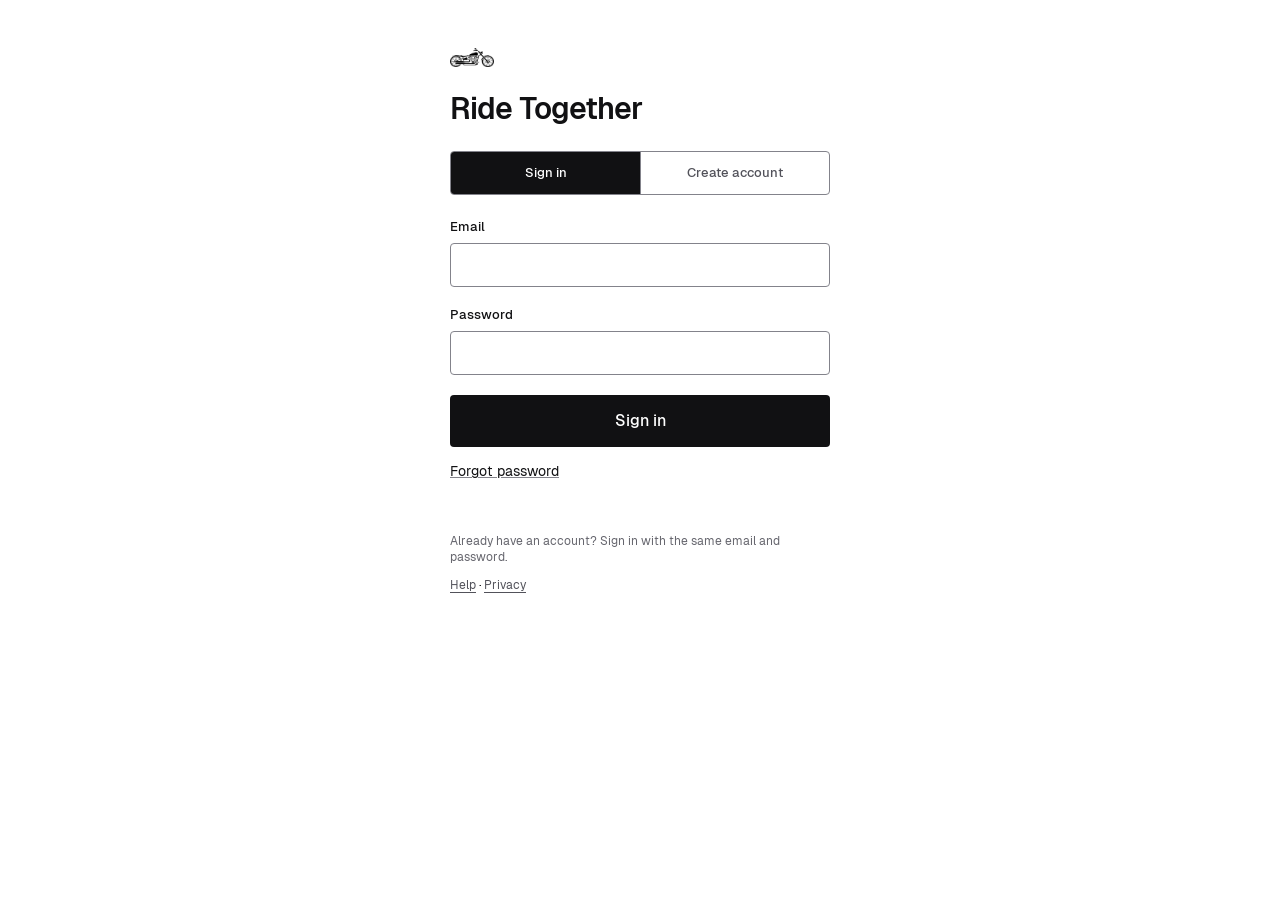
==== commit 055c675b: "v5.1: help pages load the tokens, new icons in the manifest, service worker tru-v11" ====
--- a/index.html
+++ b/index.html
@@ -11,9 +11,9 @@
 <meta name="mobile-web-app-capable" content="yes">
 <meta name="apple-mobile-web-app-status-bar-style" content="black-translucent">
 <meta name="apple-mobile-web-app-title" content="Ride Together">
-<link rel="apple-touch-icon" href="icons/apple-touch-icon.png?v=4">
-<link rel="icon" type="image/png" sizes="32x32" href="icons/favicon-32.png?v=4">
-<link rel="icon" type="image/png" sizes="192x192" href="icons/icon-192.png?v=4">
+<link rel="apple-touch-icon" href="icons/apple-touch-icon.png?v=5">
+<link rel="icon" type="image/png" sizes="32x32" href="icons/favicon-32.png?v=5">
+<link rel="icon" type="image/png" sizes="192x192" href="icons/icon-192.png?v=5">
 <link rel="stylesheet" href="design/tokens.css">
 <link rel="stylesheet" href="css/app.css">
 </head>
--- a/css/app.css
+++ b/css/app.css
@@ -1,49 +1,44 @@
-@font-face{font-family:"Barlow";src:url(../fonts/Barlow-Regular.ttf) format("truetype");font-weight:400;font-display:swap}
-@font-face{font-family:"Barlow";src:url(../fonts/Barlow-Medium.ttf) format("truetype");font-weight:500;font-display:swap}
-@font-face{font-family:"Barlow";src:url(../fonts/Barlow-SemiBold.ttf) format("truetype");font-weight:600;font-display:swap}
-@font-face{font-family:"Barlow Condensed";src:url(../fonts/BarlowCondensed-SemiBold.ttf) format("truetype");font-weight:600;font-display:swap}
-@font-face{font-family:"Barlow Condensed";src:url(../fonts/BarlowCondensed-Bold.ttf) format("truetype");font-weight:700;font-display:swap}
-@font-face{font-family:"Barlow Condensed";src:url(../fonts/BarlowCondensed-ExtraBold.ttf) format("truetype");font-weight:800;font-display:swap}
-
+/* Ride Together app styles, v5 design system (DESIGN.md). Tokens live in design/tokens.css (loaded first).
+   The v4 rules below were converted to the tokens; the "v5 design layer" at the end restyles each component.
+   The old variable names are kept as aliases because app.js sets --c:var(--blue) etc. and reads them for maps. */
+@font-face{font-family:"Geist";src:url(../design/fonts/Geist-Regular.woff2) format("woff2");font-weight:400;font-display:swap}
+@font-face{font-family:"Geist";src:url(../design/fonts/Geist-Medium.woff2) format("woff2");font-weight:500;font-display:swap}
+@font-face{font-family:"Geist";src:url(../design/fonts/Geist-SemiBold.woff2) format("woff2");font-weight:600;font-display:swap}
+@font-face{font-family:"Geist Mono";src:url(../design/fonts/GeistMono-Regular.woff2) format("woff2");font-weight:400;font-display:swap}
+@font-face{font-family:"Geist Mono";src:url(../design/fonts/GeistMono-Medium.woff2) format("woff2");font-weight:500;font-display:swap}
 :root{
-  --bg:#ECEEEA;--surface:#FFFFFF;--ink:#1B2530;--muted:#596570;--rule:#CBD1CB;--soft:#F5F6F3;
-  --blue:#2387E0;--orange:#E77E10;--green:#1FA862;--purple:#8F5FDB;--red:#D2453A;
-  --vis:#F2C200;--visink:#2A2300;--warn:#B4441B;--tile:#1B2530;--tileink:#F4F5F2;
-  --display:"Barlow Condensed","Arial Narrow",Arial,sans-serif;--body:"Barlow",system-ui,-apple-system,"Segoe UI",sans-serif;
-  --safe-t:env(safe-area-inset-top,0px);--safe-b:env(safe-area-inset-bottom,0px);
+  --bg:var(--color-background);--surface:var(--color-background);--soft:var(--color-surface-muted);--rule:var(--color-border);
+  --ink:var(--color-text);--muted:var(--color-text-muted);--vis:var(--color-accent);--visink:var(--color-accent-ink);
+  --warn:var(--color-danger);--tile:var(--color-background);--tileink:var(--color-text);
+  --blue:var(--route-blue);--orange:var(--route-orange);--green:var(--route-green);--purple:var(--route-purple);--red:var(--route-red);
+  --display:var(--font-sans);--body:var(--font-sans);--mono:var(--font-mono);
 }
-@media (prefers-color-scheme:dark){:root:not([data-theme="light"]){
-  --bg:#12171C;--surface:#1A2128;--ink:#E6EAEC;--muted:#9AA6B0;--rule:#2F3943;--soft:#20282F;
-  --blue:#4FA6F0;--orange:#F59A3A;--green:#3CC57F;--purple:#AC86EE;--red:#F06A5C;--warn:#F08A5D;--tile:#0B0F13}}
-:root[data-theme="dark"]{
-  --bg:#12171C;--surface:#1A2128;--ink:#E6EAEC;--muted:#9AA6B0;--rule:#2F3943;--soft:#20282F;
-  --blue:#4FA6F0;--orange:#F59A3A;--green:#3CC57F;--purple:#AC86EE;--red:#F06A5C;--warn:#F08A5D;--tile:#0B0F13}
 *,*::before,*::after{box-sizing:border-box}
 html{background:var(--surface);min-height:100%}
 body{margin:0;min-height:100vh;min-height:100dvh;background:var(--bg);color:var(--ink);font:400 16px/1.5 var(--body);-webkit-font-smoothing:antialiased}
 a{color:inherit}
 button{font:inherit}
-:focus-visible{outline:3px solid var(--vis);outline-offset:2px;border-radius:3px}
+:focus-visible{outline:2px solid var(--color-focus);outline-offset:2px;border-radius:var(--radius-sm)}
 [hidden]{display:none!important}
 .sr{position:absolute;width:1px;height:1px;overflow:hidden;clip:rect(0 0 0 0)}
 .wrap{max-width:860px;margin:0 auto;padding:0 18px}
 .muted{color:var(--muted)}
-h1,h2,h3{font-family:var(--display);margin:0}
+h1,h2,h3{font-family:var(--font-sans);margin:0}
 
 /* boot & auth */
 .boot{position:fixed;inset:0;display:grid;place-content:center;text-align:center;background:var(--tile);color:var(--tileink)}
-.bootmark{font:800 44px/1 var(--display);text-transform:uppercase;margin:0 0 10px}
+.bootmark{font:600 35px/1 var(--font-sans);margin:0 0 10px}
 .bootmsg{opacity:.75;margin:0;max-width:34ch}
 .auth{position:fixed;inset:0;z-index:40;background:var(--tile);color:var(--tileink);display:grid;place-items:center;padding:calc(24px + var(--safe-t)) 24px calc(24px + var(--safe-b));overflow:auto}
 .authin{width:100%;max-width:380px}
-.kick{display:inline-block;font:800 15px/1 var(--display);text-transform:uppercase;letter-spacing:.08em;background:var(--vis);color:var(--visink);padding:6px 9px 5px;border-radius:4px;margin:0 0 14px}
-.auth h1{font-weight:800;font-size:64px;line-height:.88;text-transform:uppercase;margin:0 0 20px}
-.seg2{display:grid;grid-template-columns:1fr 1fr;background:rgba(255,255,255,.08);border-radius:999px;padding:4px;margin:0 0 16px}
-.seg2 button{all:unset;cursor:pointer;text-align:center;padding:9px;border-radius:999px;font:700 17px/1 var(--display);text-transform:uppercase;color:#C9D1D8}
+.kick{display:inline-block;font:600 15px/1 var(--font-sans);background:var(--vis);color:var(--visink);padding:6px 9px 5px;border-radius:var(--radius-sm);margin:0 0 14px}
+.auth h1{font-weight:600;font-size:64px;line-height:.88;margin:0 0 20px}
+.seg2{display:grid;grid-template-columns:1fr 1fr;background:rgba(255,255,255,.08);border-radius:var(--radius-sm);padding:4px;margin:0 0 16px}
+.seg2 button{all:unset;cursor:pointer;text-align:center;padding:9px;border-radius:var(--radius-sm);font:600 17px/1 var(--font-sans);color:#C9D1D8}
 .seg2 button.on{background:#F4F5F2;color:#1B2530}
 .auth label{display:block;font:600 13px var(--body);color:#AEB8C1;margin:0 0 12px}
-.auth input{display:block;width:100%;margin-top:5px;font:500 17px var(--body);padding:12px;border-radius:8px;border:0;background:#F4F5F2;color:#1B2530}
-.go{all:unset;cursor:pointer;display:block;width:100%;box-sizing:border-box;text-align:center;background:var(--vis);color:var(--visink);font:800 21px/1 var(--display);text-transform:uppercase;padding:15px;border-radius:999px;margin-top:4px}
+.auth input{display:block;width:100%;margin-top:5px;font:500 17px var(--body);padding:12px;border-radius:var(--radius-md);border:0;background:#F4F5F2;color:#1B2530}
+.go{all:unset;cursor:pointer;display:block;width:100%;box-sizing:border-box;text-align:center;background:var(--vis);color:var(--visink);font:600 17px/1 var(--font-sans);padding:15px;border-radius:var(--radius-sm);margin-top:4px}
 .go:disabled{opacity:.6}
 .lnk{all:unset;cursor:pointer;color:#F4F5F2;text-decoration:underline;font-size:14px;margin:14px 0 0;display:inline-block}
 .aumsg{min-height:1.4em;margin:12px 0 0;color:var(--vis);font-weight:600}
@@ -52,10 +47,10 @@
 /* header */
 .top{position:sticky;top:0;z-index:20;background:var(--bg);padding-top:var(--safe-t);border-bottom:1px solid var(--rule)}
 .topin{display:flex;align-items:center;gap:10px;height:56px}
-.brand{font:800 20px/1 var(--display);text-transform:uppercase;letter-spacing:.02em;white-space:nowrap}
+.brand{font:600 16px/1 var(--font-sans);white-space:nowrap}
 .tsel{flex:1;min-width:0;display:flex;justify-content:flex-end}
-.tsel select{max-width:100%;font:700 16px var(--body);padding:8px 30px 8px 12px;border-radius:999px;border:1.5px solid var(--rule);background:var(--surface);color:var(--ink)}
-.me{all:unset;cursor:pointer;width:36px;height:36px;border-radius:50%;display:grid;place-items:center;background:var(--ink);color:var(--bg);font:800 16px/1 var(--display);flex:0 0 auto}
+.tsel select{max-width:100%;font:600 16px var(--body);padding:8px 30px 8px 12px;border-radius:var(--radius-sm);border:1px solid var(--color-border-strong);background:var(--surface);color:var(--ink)}
+.me{all:unset;cursor:pointer;width:36px;height:36px;border-radius:50%;display:grid;place-items:center;background:var(--ink);color:var(--bg);font:600 16px/1 var(--font-sans);flex:0 0 auto}
 
 /* tabbar */
 .tabbar{position:fixed;left:0;right:0;bottom:0;z-index:25;display:flex;background:var(--surface);border-top:1px solid var(--rule);padding-bottom:var(--safe-b)}
@@ -66,55 +61,55 @@
 #app main{padding-bottom:calc(96px + var(--safe-b))}
 
 /* common */
-.btn{all:unset;cursor:pointer;box-sizing:border-box;display:inline-flex;align-items:center;justify-content:center;gap:6px;font:600 15px/1 var(--body);padding:11px 16px;border-radius:999px;border:1.5px solid var(--rule);background:var(--surface);color:var(--ink);text-align:center}
+.btn{all:unset;cursor:pointer;box-sizing:border-box;display:inline-flex;align-items:center;justify-content:center;gap:6px;font:600 15px/1 var(--body);padding:11px 16px;border-radius:var(--radius-sm);border:1px solid var(--color-border-strong);background:var(--surface);color:var(--ink);text-align:center}
 .btn.primary{background:var(--ink);color:var(--bg);border-color:var(--ink)}
 .btn.danger{color:var(--warn);border-color:var(--warn)}
 .btn.small{padding:7px 11px;font-size:13.5px}
 .btn:disabled{opacity:.45;cursor:not-allowed}
-.btn:focus-visible{outline:3px solid var(--vis);outline-offset:2px}
-.card{background:var(--surface);border:1px solid var(--rule);border-radius:12px;padding:14px 16px;margin:0 0 10px}
+.btn:focus-visible{outline:2px solid var(--color-focus);outline-offset:2px}
+.card{background:var(--surface);border:1px solid var(--rule);border-radius:var(--radius-md);padding:14px 16px;margin:0 0 10px}
 .sec{margin:28px 0 0}
-.sec>h2{font-weight:800;font-size:30px;text-transform:uppercase;margin:0 0 10px}
-.pill{display:inline-block;font:700 12px/1 var(--body);padding:5px 8px;border-radius:999px;background:var(--soft);border:1px solid var(--rule)}
+.sec>h2{font-weight:600;font-size:30px;margin:0 0 10px}
+.pill{display:inline-block;font:600 12px/1 var(--body);padding:5px 8px;border-radius:var(--radius-sm);background:var(--soft);border:1px solid var(--rule)}
 .pill.draft{background:var(--vis);color:var(--visink);border-color:var(--vis)}
 .pill.locked{background:var(--ink);color:var(--bg);border-color:var(--ink)}
 .empty{text-align:center;padding:30px 10px;color:var(--muted)}
-.toast{position:fixed;left:50%;transform:translateX(-50%);bottom:calc(84px + var(--safe-b));z-index:60;background:var(--vis);color:var(--visink);font-weight:600;padding:10px 16px;border-radius:999px;box-shadow:0 4px 14px rgba(0,0,0,.2);max-width:90vw;text-align:center}
+.toast{position:fixed;left:50%;transform:translateX(-50%);bottom:calc(84px + var(--safe-b));z-index:60;background:var(--vis);color:var(--visink);font-weight:600;padding:10px 16px;border-radius:var(--radius-sm);box-shadow:0 4px 14px rgba(0,0,0,.2);max-width:90vw;text-align:center}
 
 /* hero */
 .hero{padding:22px 0 6px}
-.hero h1{font-weight:800;font-size:clamp(44px,12vw,80px);line-height:.9;text-transform:uppercase}
+.hero h1{font-weight:600;font-size:clamp(44px,12vw,80px);line-height:.9}
 .hero .sub{color:var(--muted);margin:10px 0 12px;max-width:52ch}
 .stats{display:flex;flex-wrap:wrap;gap:6px 26px}
-.stats div{font:700 28px/1 var(--display)}
+.stats div{font:600 22px/1 var(--font-sans)}
 .stats small{display:block;font:500 12px/1.3 var(--body);color:var(--muted);margin-top:3px}
 
 /* days */
 .day{margin:34px 0 0;--c:var(--ink)}
 .dhead{border-top:6px solid var(--c);padding-top:12px}
-.dlabel{font:800 16px/1 var(--display);text-transform:uppercase;letter-spacing:.03em;color:var(--c)}
+.dlabel{font:600 16px/1 var(--font-sans);color:var(--c)}
 .ddate{display:block;font:600 16px/1.3 var(--body);color:var(--ink);margin-top:4px}
-.dhead h2{font-weight:800;font-size:clamp(32px,8vw,48px);text-transform:uppercase;margin:6px 0 8px;line-height:1}
+.dhead h2{font-weight:600;font-size:clamp(32px,8vw,48px);margin:6px 0 8px;line-height:1}
 .feel{font-weight:600;margin:8px 0 2px}
 .roads{color:var(--muted);margin:0 0 10px}
-.best{border:2px solid var(--c);border-radius:12px;background:var(--surface);padding:12px 14px;margin:6px 0 12px}
-.best .lbl{display:inline-block;background:var(--c);color:#fff;font:800 14px/1 var(--display);padding:5px 8px 4px;border-radius:4px;margin-bottom:6px}
+.best{border:2px solid var(--c);border-radius:var(--radius-md);background:var(--surface);padding:12px 14px;margin:6px 0 12px}
+.best .lbl{display:inline-block;background:var(--c);color:#fff;font:600 14px/1 var(--font-sans);padding:5px 8px 4px;border-radius:var(--radius-sm);margin-bottom:6px}
 .best h3{font-size:22px;margin:0 0 4px}
 .best p{margin:0}
-.fuelnote{background:var(--vis);color:var(--visink);border-radius:8px;padding:8px 12px;font-size:14px;margin:0 0 12px}
-.optseg{display:inline-flex;border:2px solid var(--c);border-radius:999px;overflow:hidden;margin:2px 0 10px}
-.optseg button{all:unset;cursor:pointer;font:700 15px/1 var(--display);padding:8px 13px 7px;text-transform:uppercase}
+.fuelnote{background:var(--vis);color:var(--visink);border-radius:var(--radius-md);padding:8px 12px;font-size:14px;margin:0 0 12px}
+.optseg{display:inline-flex;border:2px solid var(--c);border-radius:var(--radius-sm);overflow:hidden;margin:2px 0 10px}
+.optseg button{all:unset;cursor:pointer;font:600 15px/1 var(--font-sans);padding:8px 13px 7px}
 .optseg button[aria-pressed="true"]{background:var(--c);color:#fff}
 ol.stops{list-style:none;margin:0;padding:0;position:relative}
 ol.stops::before{content:"";position:absolute;left:15px;top:16px;bottom:16px;width:4px;background:var(--c);border-radius:2px}
 li.stop{position:relative;padding:0 0 14px 46px}
-li.stop .node{position:absolute;left:0;top:2px;width:34px;height:34px;border-radius:50%;background:var(--surface);border:4px solid var(--c);display:grid;place-items:center;font:800 16px/1 var(--display)}
+li.stop .node{position:absolute;left:0;top:2px;width:34px;height:34px;border-radius:50%;background:var(--surface);border:4px solid var(--c);display:grid;place-items:center;font:600 16px/1 var(--font-sans)}
 li.stop.big .node{background:var(--c);color:#fff}
-.town{font:700 26px/1 var(--display)}
+.town{font:600 21px/1 var(--font-sans)}
 .time{font-weight:600;font-size:14.5px;margin-top:3px}
 .road{font-size:13.5px;color:var(--muted);margin:3px 0 7px}
 .tags{display:flex;flex-wrap:wrap;gap:5px;margin:0 0 7px}
-.tag{font:600 12.5px/1 var(--body);padding:5px 8px;border-radius:4px;background:var(--soft);border:1px solid var(--rule)}
+.tag{font:600 12.5px/1 var(--body);padding:5px 8px;border-radius:var(--radius-sm);background:var(--soft);border:1px solid var(--rule)}
 .tag.fuel{background:var(--vis);color:var(--visink);border-color:transparent}
 .tag.opt{border-color:var(--c);color:var(--c);background:transparent}
 .note{margin:0 0 6px}
@@ -123,18 +118,18 @@
 details.fact,details.audit{margin-top:8px;border-top:1px dashed var(--rule);padding-top:7px}
 details summary{cursor:pointer;font-weight:600;font-size:14.5px;color:var(--c);list-style:none}
 details summary::-webkit-details-marker{display:none}
-details.fact p{margin:6px 0 0;padding:9px 11px;background:var(--soft);border-radius:8px;font-size:15px}
+details.fact p{margin:6px 0 0;padding:9px 11px;background:var(--soft);border-radius:var(--radius-md);font-size:15px}
 .verdict{font-size:14.5px;color:var(--muted);margin:8px 0}
 ol.bk{list-style:none;margin:0;padding:0}
 ol.bk li{display:grid;grid-template-columns:28px 1fr;gap:2px 8px;padding:9px 0;border-top:1px solid var(--rule)}
-.rk{font:800 22px/1 var(--display);color:var(--c)}
+.rk{font:600 18px/1 var(--font-sans);color:var(--c)}
 .bn{font-weight:600}.bn a{text-decoration:none;border-bottom:1px solid var(--c)}
 .meta{font-size:13.5px;color:var(--muted)}
-.must{display:inline-block;margin:3px 0;font:600 13px/1.2 var(--body);padding:4px 8px;border-radius:999px;background:var(--soft);border:1px solid var(--rule)}
+.must{display:inline-block;margin:3px 0;font:600 13px/1.2 var(--body);padding:4px 8px;border-radius:var(--radius-sm);background:var(--soft);border:1px solid var(--rule)}
 .why{font-size:14.5px}
-.near{font:600 11px/1 var(--body);padding:3px 5px;border-radius:3px;border:1px solid var(--muted);color:var(--muted);margin-left:5px}
+.near{font:600 11px/1 var(--body);padding:3px 5px;border-radius:var(--radius-sm);border:1px solid var(--muted);color:var(--muted);margin-left:5px}
 .brief{display:grid;grid-template-columns:repeat(auto-fit,minmax(260px,1fr));gap:10px}
-.brief h3{font-size:20px;text-transform:uppercase;margin:0 0 6px}
+.brief h3{font-size:20px;margin:0 0 6px}
 .brief p{margin:0 0 6px}.brief ul{margin:0;padding-left:18px}
 .roles{display:grid;grid-template-columns:repeat(auto-fill,minmax(220px,1fr));border-top:1px solid var(--rule)}
 .roles div{display:flex;justify-content:space-between;gap:10px;padding:9px 0;border-bottom:1px solid var(--rule)}
@@ -142,44 +137,44 @@
 
 /* today */
 .tdhead{border-top:6px solid var(--c,var(--ink));padding-top:12px;margin:18px 0 12px}
-.tdday{font:800 16px/1 var(--display);text-transform:uppercase;letter-spacing:.03em;color:var(--c,var(--muted))}
-.tdhead h2{font-weight:800;font-size:clamp(32px,9vw,50px);text-transform:uppercase;margin:6px 0 4px;line-height:1}
+.tdday{font:600 16px/1 var(--font-sans);color:var(--c,var(--muted))}
+.tdhead h2{font-weight:600;font-size:clamp(32px,9vw,50px);margin:6px 0 4px;line-height:1}
 .tdlist{list-style:none;margin:0;padding:0}
 .tdlist li{display:grid;grid-template-columns:70px 1fr;gap:10px;padding:10px 0;border-top:1px solid var(--rule)}
-.tdlist .t{font:700 17px/1.1 var(--display);color:var(--muted)}
-.tdlist b{font:700 21px/1.1 var(--display)}
+.tdlist .t{font:600 17px/1.1 var(--font-sans);color:var(--muted)}
+.tdlist b{font:600 17px/1.1 var(--font-sans)}
 
 /* plan */
-.plan h2{font-weight:800;font-size:30px;text-transform:uppercase;margin:22px 0 10px}
-.plan h3{font-size:22px;text-transform:uppercase;margin:0 0 6px}
+.plan h2{font-weight:600;font-size:30px;margin:22px 0 10px}
+.plan h3{font-size:22px;margin:0 0 6px}
 .prow{display:flex;align-items:center;gap:10px;padding:10px 0;border-top:1px solid var(--rule)}
 .prow:first-of-type{border-top:0}
 .prow .pmain{flex:1;min-width:0}
-.prow .pmain b{font:700 19px/1.15 var(--display);display:block}
+.prow .pmain b{font:600 19px/1.15 var(--font-sans);display:block}
 .prow .pmain small{display:block;color:var(--muted);font-size:13px}
 .prow .pact{display:flex;gap:4px;flex:0 0 auto}
-.ib{all:unset;cursor:pointer;width:34px;height:34px;border-radius:50%;display:grid;place-items:center;border:1.5px solid var(--rule);background:var(--surface);color:var(--ink);font-size:15px}
+.ib{all:unset;cursor:pointer;width:34px;height:34px;border-radius:50%;display:grid;place-items:center;border:1px solid var(--color-border-strong);background:var(--surface);color:var(--ink);font-size:15px}
 .ib:disabled{opacity:.3;cursor:default}
-.ib:focus-visible{outline:3px solid var(--vis)}
+.ib:focus-visible{outline:2px solid var(--color-focus)}
 .dot{width:12px;height:12px;border-radius:50%;background:var(--c);flex:0 0 auto}
-.prow.sel{background:var(--soft);margin:0 -10px;padding:10px;border-radius:10px}
+.prow.sel{background:var(--soft);margin:0 -10px;padding:10px;border-radius:var(--radius-md)}
 .statusrow{display:flex;flex-wrap:wrap;gap:6px;margin:8px 0 4px}
 .statusrow .btn[aria-pressed="true"]{background:var(--ink);color:var(--bg);border-color:var(--ink)}
 .edited{font-size:12.5px;color:var(--muted);margin:6px 0 0}
 .planbar{display:flex;flex-wrap:wrap;gap:8px;margin:10px 0 0}
-.notice{background:var(--soft);border:1px solid var(--rule);border-left:5px solid var(--vis);border-radius:10px;padding:10px 12px;font-size:14.5px;margin:10px 0}
+.notice{background:var(--soft);border:1px solid var(--rule);border-left:5px solid var(--vis);border-radius:var(--radius-md);padding:10px 12px;font-size:14.5px;margin:10px 0}
 
 /* dialogs & forms */
-dialog{border:0;border-radius:14px;padding:0;background:var(--surface);color:var(--ink);width:min(560px,94vw);max-height:88vh}
+dialog{border:0;border-radius:var(--radius-md);padding:0;background:var(--surface);color:var(--ink);width:min(560px,94vw);max-height:88vh}
 dialog::backdrop{background:rgba(10,14,18,.6)}
 .dlg{padding:18px}
-.dlg h3{font-size:26px;text-transform:uppercase;margin:0 0 4px}
+.dlg h3{font-size:26px;margin:0 0 4px}
 .fl{display:block;font:600 13px var(--body);color:var(--muted);margin:0 0 11px}
-.fl input,.fl select,.fl textarea{display:block;width:100%;margin-top:4px;font:500 16px var(--body);padding:10px 12px;border-radius:8px;border:1.5px solid var(--rule);background:var(--bg);color:var(--ink)}
+.fl input,.fl select,.fl textarea{display:block;width:100%;margin-top:4px;font:500 16px var(--body);padding:10px 12px;border-radius:var(--radius-md);border:1px solid var(--color-border-strong);background:var(--bg);color:var(--ink)}
 .fl textarea{min-height:70px;resize:vertical}
 .frow{display:grid;grid-template-columns:1fr 1fr;gap:10px}
 .chips{display:flex;flex-wrap:wrap;gap:6px;margin-top:6px}
-.chips label{display:inline-flex;align-items:center;gap:5px;font:600 13.5px var(--body);color:var(--ink);padding:6px 10px;border:1.5px solid var(--rule);border-radius:999px;cursor:pointer}
+.chips label{display:inline-flex;align-items:center;gap:5px;font:600 13.5px var(--body);color:var(--ink);padding:6px 10px;border:1px solid var(--color-border-strong);border-radius:var(--radius-sm);cursor:pointer}
 .chips input{margin:0}
 .dbtns{display:flex;gap:8px;flex-wrap:wrap;margin-top:6px;position:sticky;bottom:-18px;background:var(--surface);padding:10px 0 4px}
 .err{color:var(--warn);font-weight:600;font-size:14px;margin:6px 0}
@@ -187,37 +182,37 @@
 /* phase 2: plan sections, bakeries, nights, updates */
 .psec{display:flex;gap:6px;overflow-x:auto;margin:18px -18px 0;padding:2px 18px 4px;scrollbar-width:none}
 .psec::-webkit-scrollbar{display:none}
-.psec button{all:unset;cursor:pointer;flex:0 0 auto;font:700 16px/1 var(--display);text-transform:uppercase;padding:9px 14px 8px;border-radius:999px;border:1.5px solid var(--rule);background:var(--surface)}
+.psec button{all:unset;cursor:pointer;flex:0 0 auto;font:600 16px/1 var(--font-sans);padding:9px 14px 8px;border-radius:var(--radius-sm);border:1px solid var(--color-border-strong);background:var(--surface)}
 .psec button[aria-selected="true"]{background:var(--ink);color:var(--bg);border-color:var(--ink)}
-.psec button:focus-visible{outline:3px solid var(--vis)}
+.psec button:focus-visible{outline:2px solid var(--color-focus)}
 .prow .rk{width:22px;flex:0 0 auto;color:var(--blue)}
 .frow3{display:grid;grid-template-columns:minmax(0,1fr) minmax(0,1fr) 34px;gap:8px;align-items:end}
 .frow3 input,.frow3 select{min-width:0}
 .frow3 .ib{margin-bottom:13px}
-.drow{border:1px solid var(--rule);border-radius:10px;padding:8px 10px 0;margin:6px 0 8px;background:var(--soft)}
+.drow{border:1px solid var(--rule);border-radius:var(--radius-md);padding:8px 10px 0;margin:6px 0 8px;background:var(--soft)}
 .drow .chips{margin:0 0 8px}
 .chips label:has(input:checked){border-color:var(--ink);background:var(--surface)}
 .fl.chk{display:flex;align-items:center;gap:8px;color:var(--ink);font-size:15px}
 .fl.chk input{width:auto;margin:0}
-.ostate{display:inline-block;font:600 12.5px/1.2 var(--body);padding:3px 7px;border-radius:4px;margin:3px 0}
+.ostate{display:inline-block;font:600 12.5px/1.2 var(--body);padding:3px 7px;border-radius:var(--radius-sm);margin:3px 0}
 .ostate.open{background:var(--green);color:#fff}
 .ostate.soon{background:var(--vis);color:var(--visink)}
 .ostate.shut{background:var(--warn);color:#fff}
 .leads{font-size:14.5px;margin:2px 0 6px}
-.nlbl{display:inline-block;font:800 13px/1 var(--display);text-transform:uppercase;letter-spacing:.04em;color:var(--c,var(--muted));margin-bottom:4px}
+.nlbl{display:inline-block;font:600 13px/1 var(--font-sans);color:var(--c,var(--muted));margin-bottom:4px}
 .night{border-left:6px solid var(--c,var(--ink));margin:4px 0 0}
 .night h3{font-size:24px;line-height:1.05;margin:0 0 2px}
 .night .addr{font-size:14.5px}
 .nmeta{font-size:14px;color:var(--muted);margin:4px 0}
 .nmeta:empty{display:none}
-.myroom{margin:6px 0;padding:7px 10px;background:var(--soft);border-radius:8px;font-size:15px}
+.myroom{margin:6px 0;padding:7px 10px;background:var(--soft);border-radius:var(--radius-md);font-size:15px}
 details.rooms{margin:6px 0}
 details.rooms ul{margin:6px 0 0;padding-left:18px;font-size:14.5px}
 .dinner .nlbl{display:block}
 .dinner{border-top:1px dashed var(--rule);margin-top:10px;padding-top:9px}
 .dinner .note{margin:4px 0 0;font-size:14.5px}
 .pill.ok{background:var(--green);color:#fff;border-color:var(--green)}
-.ann{background:var(--vis);color:var(--visink);border-radius:12px;padding:12px 14px;margin:16px 0 4px}
+.ann{background:var(--vis);color:var(--visink);border-radius:var(--radius-md);padding:12px 14px;margin:16px 0 4px}
 .ann .nlbl{color:var(--visink)}
 .ann p{margin:2px 0 10px;font-weight:600;white-space:pre-line}
 .ann .btn{background:var(--visink);color:var(--vis);border-color:var(--visink)}
@@ -227,7 +222,7 @@
 .selbox{display:grid;place-items:center;width:44px;height:44px;flex:0 0 auto;cursor:pointer}
 .selbox input{width:22px;height:22px;margin:0;accent-color:var(--warn)}
 .selbar{position:sticky;bottom:calc(64px + var(--safe-b));background:var(--surface);padding:8px 0;z-index:5}
-.osmhit{display:flex;align-items:center;gap:10px;padding:8px 10px;border:1px solid var(--rule);border-radius:10px;margin:0 0 6px;background:var(--soft)}
+.osmhit{display:flex;align-items:center;gap:10px;padding:8px 10px;border:1px solid var(--rule);border-radius:var(--radius-md);margin:0 0 6px;background:var(--soft)}
 .osmhit>div{flex:1;min-width:0}
 .osmhit b{display:block;font-weight:600;color:var(--ink)}
 .osmhit small{display:block;color:var(--muted);font-size:13px;font-weight:500}
@@ -236,13 +231,13 @@
 
 /* phase 3: places, distances, maps */
 details.daymap{margin:4px 0 12px;border-top:0;padding-top:0}
-details.daymap summary{display:inline-flex;align-items:center;gap:6px;font:700 15px/1 var(--display);text-transform:uppercase;letter-spacing:.03em;padding:9px 13px 8px;border:2px solid var(--c,var(--ink));border-radius:999px;color:var(--c,var(--ink))}
+details.daymap summary{display:inline-flex;align-items:center;gap:6px;font:600 15px/1 var(--font-sans);padding:9px 13px 8px;border:2px solid var(--c,var(--ink));border-radius:var(--radius-sm);color:var(--c,var(--ink))}
 details.daymap[open] summary{background:var(--c,var(--ink));color:#fff}
-.map{height:min(62vh,420px);margin-top:10px;border-radius:12px;overflow:hidden;border:1px solid var(--rule);background:var(--soft);z-index:0}
+.map{height:min(62vh,420px);margin-top:10px;border-radius:var(--radius-md);overflow:hidden;border:1px solid var(--rule);background:var(--soft);z-index:0}
 .mapnote{font-size:12.5px;color:var(--muted);margin:6px 0 0}
 .mapnote:empty{display:none}
 .maphint{font-size:13px;margin:0 0 10px}
-.mk span{display:grid;place-items:center;width:28px;height:28px;border-radius:50%;background:#fff;border:4px solid var(--c);font:800 14px/1 var(--display);color:#1B2530;box-sizing:border-box}
+.mk span{display:grid;place-items:center;width:28px;height:28px;border-radius:50%;background:#fff;border:4px solid var(--c);font:600 14px/1 var(--font-sans);color:#1B2530;box-sizing:border-box}
 .mk span.big{background:var(--c);color:#fff}
 .leaflet-container{font:400 14px/1.4 var(--body)}
 table.est{width:100%;border-collapse:collapse;font-size:14.5px;margin:4px 0 8px}
@@ -258,81 +253,81 @@
 .tabbar button{font-size:10.5px}
 .tabbar svg{width:22px;height:22px}
 ol.bk li{grid-template-columns:28px 1fr auto}
-ol.bk li.picked{background:var(--vis);color:var(--visink);border-radius:8px;margin:0 -6px;padding-left:6px;padding-right:6px}
-.tick{all:unset;cursor:pointer;width:34px;height:34px;border-radius:50%;border:2px solid var(--rule);display:grid;place-items:center;align-self:start;color:var(--ink)}
+ol.bk li.picked{background:var(--vis);color:var(--visink);border-radius:var(--radius-md);margin:0 -6px;padding-left:6px;padding-right:6px}
+.tick{all:unset;cursor:pointer;width:34px;height:34px;border-radius:50%;border:1px solid var(--color-border-strong);display:grid;place-items:center;align-self:start;color:var(--ink)}
 .tick svg{opacity:.25}
 .tick[aria-pressed="true"]{background:var(--c);border-color:var(--c);color:#fff}
 .tick[aria-pressed="true"] svg{opacity:1}
-.tick:focus-visible{outline:3px solid var(--vis);outline-offset:2px}
+.tick:focus-visible{outline:2px solid var(--color-focus);outline-offset:2px}
 .rate{display:flex;flex-wrap:wrap;align-items:center;gap:6px;margin:6px 0 2px;font-size:13px;color:var(--muted)}
 .rchips{display:flex;flex-wrap:wrap;gap:4px}
-.rchips button{all:unset;cursor:pointer;width:28px;height:28px;display:grid;place-items:center;border-radius:6px;border:1.5px solid var(--rule);font:700 15px/1 var(--display);color:var(--ink)}
+.rchips button{all:unset;cursor:pointer;width:28px;height:28px;display:grid;place-items:center;border-radius:var(--radius-sm);border:1px solid var(--color-border-strong);font:600 15px/1 var(--font-sans);color:var(--ink)}
 .rchips button[aria-pressed="true"]{background:var(--c);border-color:var(--c);color:#fff}
 .cavg{display:inline-block;font:600 12.5px/1.2 var(--body);color:var(--c);margin:2px 8px 2px 0}
 .aud-actions{display:flex;flex-wrap:wrap;align-items:center;gap:6px;margin:4px 0 6px}
 .townprog{font-size:13px;color:var(--muted)}
-.mini{all:unset;cursor:pointer;box-sizing:border-box;display:inline-flex;align-items:center;gap:4px;font:600 13px/1 var(--body);padding:7px 10px;border-radius:999px;border:1.5px solid var(--c,var(--ink));color:var(--c,var(--ink));background:var(--surface)}
+.mini{all:unset;cursor:pointer;box-sizing:border-box;display:inline-flex;align-items:center;gap:4px;font:600 13px/1 var(--body);padding:7px 10px;border-radius:var(--radius-sm);border:1.5px solid var(--c,var(--ink));color:var(--c,var(--ink));background:var(--surface)}
 .mini[aria-pressed="true"]{background:var(--c,var(--ink));color:#fff}
 .mini.good{--c:var(--green)}
-.mini:focus-visible{outline:3px solid var(--vis)}
+.mini:focus-visible{outline:2px solid var(--color-focus)}
 .linkb{all:unset;cursor:pointer;color:var(--ink);text-decoration:underline;font-size:14px}
 .stop-actions{display:flex;flex-wrap:wrap;gap:6px;margin-top:8px}
 .addph{position:relative}
-.here-flag{display:inline-block;background:var(--vis);color:var(--visink);font:800 13px/1 var(--display);text-transform:uppercase;padding:5px 8px 4px;border-radius:4px;margin:0 0 6px}
+.here-flag{display:inline-block;background:var(--vis);color:var(--visink);font:600 13px/1 var(--font-sans);padding:5px 8px 4px;border-radius:var(--radius-sm);margin:0 0 6px}
 li.stop.is-here .card{border:2px solid var(--vis);box-shadow:0 0 0 3px rgba(242,194,0,.25)}
 li.stop.is-here .node{background:var(--vis);border-color:var(--vis);color:var(--visink)}
 li.stop.passed .card{opacity:.6}
 .pstrip{display:flex;gap:6px;overflow-x:auto;margin:8px 0 2px}
-.thumb{all:unset;cursor:pointer;flex:0 0 auto;width:64px;height:64px;border-radius:8px;overflow:hidden;background:var(--soft)}
+.thumb{all:unset;cursor:pointer;flex:0 0 auto;width:64px;height:64px;border-radius:var(--radius-md);overflow:hidden;background:var(--soft)}
 .thumb img,.wcell img{width:100%;height:100%;object-fit:cover;display:block}
 .vote{border-top:1px dashed var(--rule);margin-top:10px;padding-top:8px}
-.vhead{font:800 13px/1 var(--display);text-transform:uppercase;color:var(--c);margin-bottom:6px}
+.vhead{font:600 13px/1 var(--font-sans);color:var(--c);margin-bottom:6px}
 .vrow{display:flex;flex-wrap:wrap;gap:6px;align-items:center}
-.vsel{font:500 14px var(--body);padding:6px 8px;border-radius:8px;border:1.5px solid var(--rule);background:var(--surface);color:var(--ink);max-width:100%}
+.vsel{font:500 14px var(--body);padding:6px 8px;border-radius:var(--radius-md);border:1px solid var(--color-border-strong);background:var(--surface);color:var(--ink);max-width:100%}
 .vtally{font-size:13px;color:var(--muted);margin:6px 0 0}
-.wx,.wxday{display:flex;gap:10px;align-items:flex-start;background:var(--soft);border-radius:10px;padding:8px 10px;margin:6px 0;font-size:14px}
+.wx,.wxday{display:flex;gap:10px;align-items:flex-start;background:var(--soft);border-radius:var(--radius-md);padding:8px 10px;margin:6px 0;font-size:14px}
 .wx b,.wxday b{display:block;font-weight:600}
 .wx small,.wxday small,.wxday span{display:block;color:var(--muted);font-size:13px}
 .wxic{font-size:24px;line-height:1}
 .wxflags{display:flex;flex-wrap:wrap;gap:4px;margin-top:4px}
-.wxflag{font:600 11.5px/1 var(--body);padding:4px 6px;border-radius:4px;background:var(--surface);border:1px solid var(--rule);color:var(--ink)}
+.wxflag{font:600 11.5px/1 var(--body);padding:4px 6px;border-radius:var(--radius-sm);background:var(--surface);border:1px solid var(--rule);color:var(--ink)}
 .wxflag.warn{background:var(--vis);color:var(--visink);border-color:var(--vis)}
 .wxflag.bad{background:var(--warn);color:#fff;border-color:var(--warn)}
 .wxflag.ok{background:var(--green);color:#fff;border-color:var(--green)}
 .wxmuted{font-size:13px;color:var(--muted);margin:4px 0}
-.donebar{display:flex;align-items:center;gap:10px;background:var(--soft);border:1px solid var(--rule);border-radius:10px;padding:8px 10px;margin:0 0 10px;font-size:14px}
+.donebar{display:flex;align-items:center;gap:10px;background:var(--soft);border:1px solid var(--rule);border-radius:var(--radius-md);padding:8px 10px;margin:0 0 10px;font-size:14px}
 .donebar>span:nth-child(2){flex:1}
-.dbtick{width:24px;height:24px;border-radius:50%;background:var(--c);color:#fff;display:grid;place-items:center;font-weight:800}
+.dbtick{width:24px;height:24px;border-radius:50%;background:var(--c);color:#fff;display:grid;place-items:center;font-weight:600}
 section.day.done:not(.open)>.dhead,section.day.done:not(.open)>ol.stops,section.day.done:not(.open)>details.daymap,section.day.done:not(.open)>.night,section.day.done:not(.open)>.maphint,section.day.done:not(.open)>.navroute{display:none}
 details.brekkie{margin-top:8px;border-top:1px dashed var(--rule);padding-top:7px}
 .bknote{font-size:14px;margin:6px 0}
 .bklist{margin:4px 0;padding-left:18px;font-size:14.5px}
 .bkmeta{color:var(--muted);font-size:13px}
 .bkwhy{font-size:13.5px}
-.tdcard{background:var(--surface);border:1px solid var(--rule);border-radius:12px;padding:12px 14px;margin:0 0 10px}
+.tdcard{background:var(--surface);border:1px solid var(--rule);border-radius:var(--radius-md);padding:12px 14px;margin:0 0 10px}
 .tdcard small{display:block;color:var(--muted);font-size:13px}
-.tdcard h3{font:800 28px/1 var(--display);text-transform:uppercase;margin:2px 0 4px}
+.tdcard h3{font:600 22px/1 var(--font-sans);margin:2px 0 4px}
 .tdnow,.tdnext{border-left:6px solid var(--c)}
 .tdmeta{margin:0 0 6px;font-weight:600}
 .tdh{font-size:20px!important}
-.tdgo{all:unset;cursor:pointer;box-sizing:border-box;display:block;width:100%;text-align:center;margin-top:8px;padding:12px;border-radius:999px;background:var(--vis);color:var(--visink);font:800 18px/1 var(--display);text-transform:uppercase}
+.tdgo{all:unset;cursor:pointer;box-sizing:border-box;display:block;width:100%;text-align:center;margin-top:8px;padding:12px;border-radius:var(--radius-sm);background:var(--vis);color:var(--visink);font:600 18px/1 var(--font-sans)}
 .tdfuel{display:grid;grid-template-columns:1fr 1fr;gap:8px;margin:0 0 10px}
-.tdfuel>div{background:var(--surface);border:1px solid var(--rule);border-radius:10px;padding:8px 10px}
+.tdfuel>div{background:var(--surface);border:1px solid var(--rule);border-radius:var(--radius-md);padding:8px 10px}
 .tdfuel small{display:block;color:var(--muted);font-size:12.5px}
-.tdfuel b{font:700 19px/1.1 var(--display)}
-.warn{background:var(--warn);color:#fff;border-radius:8px;padding:8px 12px;font-weight:600;font-size:14px}
+.tdfuel b{font:600 19px/1.1 var(--font-sans)}
+.warn{background:var(--warn);color:#fff;border-radius:var(--radius-md);padding:8px 12px;font-weight:600;font-size:14px}
 .tdlist2{list-style:none;margin:0;padding:0}
 .tdlist2 li{padding:7px 0;border-top:1px solid var(--rule);font-size:14.5px}
 .tdlist2 li:first-child{border-top:0}
 .tdbk{display:block;font-size:13.5px}
 .tdfoot{display:flex;flex-wrap:wrap;gap:14px;margin:12px 0}
 .ppbig{display:flex;align-items:baseline;gap:10px}
-.ppbig b{font:800 64px/1 var(--display)}
+.ppbig b{font:600 51px/1 var(--font-sans)}
 .ppbig span{color:var(--muted)}
 .pdays{display:grid;grid-template-columns:repeat(auto-fit,minmax(150px,1fr));gap:8px;margin:10px 0}
-.pday{background:var(--surface);border:1px solid var(--rule);border-top:5px solid var(--c);border-radius:10px;padding:8px 10px}
-.pday h3{font-size:18px;text-transform:uppercase}
-.pday .bar{height:8px;border-radius:4px;background:var(--soft);margin:6px 0;overflow:hidden}
+.pday{background:var(--surface);border:1px solid var(--rule);border-top:5px solid var(--c);border-radius:var(--radius-md);padding:8px 10px}
+.pday h3{font-size:18px}
+.pday .bar{height:8px;border-radius:var(--radius-sm);background:var(--soft);margin:6px 0;overflow:hidden}
 .pday .bar i{display:block;height:100%;background:var(--c)}
 .pday small{display:block;font-size:12.5px;color:var(--muted)}
 .lbwrap{overflow-x:auto}
@@ -341,101 +336,101 @@
 table.lb td{padding:8px 6px 8px 0;border-top:1px solid var(--rule)}
 table.lb tr.mine td{background:var(--soft)}
 .pos{width:1%;white-space:nowrap}
-.crown{display:inline-block;background:var(--vis);color:var(--visink);font:800 12px/1 var(--display);text-transform:uppercase;padding:4px 6px 3px;border-radius:4px}
+.crown{display:inline-block;background:var(--vis);color:var(--visink);font:600 12px/1 var(--font-sans);padding:4px 6px 3px;border-radius:var(--radius-sm)}
 .crown.wanted{background:var(--warn);color:#fff}
 .awards{display:grid;grid-template-columns:repeat(auto-fit,minmax(200px,1fr));gap:8px}
-.award{background:var(--surface);border:1px solid var(--rule);border-radius:10px;padding:10px 12px}
+.award{background:var(--surface);border:1px solid var(--rule);border-radius:var(--radius-md);padding:10px 12px}
 .award small{display:block;color:var(--muted);font-size:12.5px}
-.award b{display:block;font:700 21px/1.1 var(--display);margin:2px 0}
+.award b{display:block;font:600 17px/1.1 var(--font-sans);margin:2px 0}
 .award span{font-size:13px;color:var(--muted)}
 ul.tried{padding-left:18px}
 .court{margin-top:14px}
-.courthead .kicker{display:inline-block;font:800 13px/1 var(--display);text-transform:uppercase;background:var(--ink);color:var(--bg);padding:5px 8px 4px;border-radius:4px;margin:0 0 8px}
-.courthead h2{font-weight:800;font-size:44px;text-transform:uppercase;line-height:.95}
+.courthead .kicker{display:inline-block;font:600 13px/1 var(--font-sans);background:var(--ink);color:var(--bg);padding:5px 8px 4px;border-radius:var(--radius-sm);margin:0 0 8px}
+.courthead h2{font-weight:600;font-size:44px;line-height:.95}
 .lede{color:var(--muted);margin:6px 0 12px}
 .officers{display:grid;grid-template-columns:repeat(auto-fit,minmax(140px,1fr));gap:8px;margin:0 0 10px}
-.officers>div{background:var(--surface);border:1px solid var(--rule);border-radius:10px;padding:8px 10px}
+.officers>div{background:var(--surface);border:1px solid var(--rule);border-radius:var(--radius-md);padding:8px 10px}
 .officers small{display:block;color:var(--muted);font-size:12px}
-.officers b{font:700 18px/1.15 var(--display)}
-details.rules{background:var(--surface);border:1px solid var(--rule);border-radius:12px;padding:10px 14px;margin:0 0 12px}
+.officers b{font:600 18px/1.15 var(--font-sans)}
+details.rules{background:var(--surface);border:1px solid var(--rule);border-radius:var(--radius-md);padding:10px 14px;margin:0 0 12px}
 details.rules summary{color:var(--ink);font-size:16px}
 .rgrid{display:grid;grid-template-columns:repeat(auto-fit,minmax(240px,1fr));gap:12px;margin-top:8px}
-.rcard h3{font-size:18px;text-transform:uppercase}
+.rcard h3{font-size:18px}
 .rcard ul{padding-left:18px;margin:6px 0;font-size:14.5px}
 .nights{display:flex;gap:6px;overflow-x:auto;margin:0 0 8px}
-.kn{all:unset;cursor:pointer;flex:0 0 auto;padding:8px 12px;border-radius:10px;border:1.5px solid var(--rule);background:var(--surface);text-align:center}
-.kn b{display:block;font:800 16px/1 var(--display);text-transform:uppercase}
+.kn{all:unset;cursor:pointer;flex:0 0 auto;padding:8px 12px;border-radius:var(--radius-md);border:1px solid var(--color-border-strong);background:var(--surface);text-align:center}
+.kn b{display:block;font:600 16px/1 var(--font-sans)}
 .kn small{font-size:12px;color:var(--muted)}
 .kn[aria-pressed="true"]{background:var(--ink);color:var(--bg);border-color:var(--ink)}
 .kn[aria-pressed="true"] small{color:var(--bg)}
 .kcdin{font-size:14px;color:var(--muted);margin:0 0 10px}
 .kgrid{display:grid;grid-template-columns:repeat(auto-fit,minmax(260px,1fr));gap:10px}
-.kcard{background:var(--surface);border:1px solid var(--rule);border-radius:12px;padding:12px 14px}
-.kcard h3{font-size:22px;text-transform:uppercase;margin-bottom:6px}
+.kcard{background:var(--surface);border:1px solid var(--rule);border-radius:var(--radius-md);padding:12px 14px}
+.kcard h3{font-size:22px;margin-bottom:6px}
 .kcard .pill{margin:0 0 10px}
 .kcowe{font-size:13.5px;color:var(--muted);margin:10px 0 0}
 .timer{display:grid;place-items:center;margin:4px 0 8px}
 .ring{--p:1;width:150px;height:150px;border-radius:50%;display:grid;place-items:center;background:conic-gradient(var(--vis) calc(var(--p)*360deg),var(--soft) 0)}
-.ring span{width:118px;height:118px;border-radius:50%;background:var(--surface);display:grid;place-items:center;font:800 56px/1 var(--display)}
+.ring span{width:118px;height:118px;border-radius:50%;background:var(--surface);display:grid;place-items:center;font:600 45px/1 var(--font-sans)}
 .timer.late .ring{background:conic-gradient(var(--warn) calc(var(--p)*360deg),var(--soft) 0)}
 .timer.late .ring span{color:var(--warn)}
 .verdict-line{text-align:center;font-weight:600;margin:0 0 8px}
 .bench{border-top:1px dashed var(--rule);margin-top:12px;padding-top:10px}
-.bench h4{margin:0 0 6px;font:800 16px/1 var(--display);text-transform:uppercase}
+.bench h4{margin:0 0 6px;font:600 16px/1 var(--font-sans)}
 .bbtns{display:flex;flex-wrap:wrap;gap:6px}
 .docket{margin:14px 0}
 .dhead2{display:flex;flex-wrap:wrap;align-items:center;justify-content:space-between;gap:8px;margin-bottom:6px}
-.dhead2 h3{font-size:22px;text-transform:uppercase}
+.dhead2 h3{font-size:22px}
 .docket ol{list-style:none;margin:0;padding:0}
 .docket li{display:flex;gap:10px;align-items:flex-start;padding:9px 0;border-top:1px solid var(--rule)}
 .docket li>div{flex:1}
-.docket .pts{font:800 22px/1 var(--display);color:var(--warn);min-width:34px}
+.docket .pts{font:600 18px/1 var(--font-sans);color:var(--warn);min-width:34px}
 .docket li.red .pts{color:var(--green)}
 .docket .off{font-size:14px;color:var(--muted)}
-h3.sub{font-size:22px;text-transform:uppercase;margin:16px 0 6px}
-.drk{font:800 14px/1 var(--display);text-transform:uppercase;color:var(--muted);margin:0 0 6px}
+h3.sub{font-size:22px;margin:16px 0 6px}
+.drk{font:600 14px/1 var(--font-sans);color:var(--muted);margin:0 0 6px}
 .drh{font-size:40px!important;line-height:1;margin:0 0 8px!important}
 .droff{font-size:20px;font-weight:600;margin:0 0 6px}
 .drnote{font-style:italic;margin:0 0 6px}
 .drby{color:var(--muted);margin:0}
-.drpts{font:800 64px/1 var(--display);color:var(--warn);margin:8px 0}
+.drpts{font:600 51px/1 var(--font-sans);color:var(--warn);margin:8px 0}
 .drlist{padding-left:20px}
 .drlist li{display:flex;justify-content:space-between;max-width:280px}
 .qtabs{display:grid;grid-template-columns:repeat(auto-fit,minmax(150px,1fr));gap:8px}
-.qtab{all:unset;cursor:pointer;box-sizing:border-box;background:var(--surface);border:1px solid var(--rule);border-top:5px solid var(--c);border-radius:10px;padding:10px 12px}
-.qtab b{display:block;font:800 20px/1 var(--display);text-transform:uppercase}
+.qtab{all:unset;cursor:pointer;box-sizing:border-box;background:var(--surface);border:1px solid var(--rule);border-top:5px solid var(--c);border-radius:var(--radius-md);padding:10px 12px}
+.qtab b{display:block;font:600 16px/1 var(--font-sans)}
 .qtab small,.qtab span{display:block;font-size:13px;color:var(--muted)}
-.qcard{background:var(--surface);border:1px solid var(--rule);border-top:5px solid var(--c);border-radius:12px;padding:14px}
+.qcard{background:var(--surface);border:1px solid var(--rule);border-top:5px solid var(--c);border-radius:var(--radius-md);padding:14px}
 .qmeta{font-size:13px;color:var(--muted)}
 .qclue{font-size:18px;font-weight:600;margin:8px 0 12px}
 .qopts{display:grid;grid-template-columns:1fr 1fr;gap:8px}
-.qopt{all:unset;cursor:pointer;box-sizing:border-box;text-align:center;padding:12px 8px;border-radius:10px;border:1.5px solid var(--rule);font:700 17px/1.1 var(--display);text-transform:uppercase}
+.qopt{all:unset;cursor:pointer;box-sizing:border-box;text-align:center;padding:12px 8px;border-radius:var(--radius-md);border:1px solid var(--color-border-strong);font:600 17px/1.1 var(--font-sans)}
 .qopt.right{background:var(--green);border-color:var(--green);color:#fff}
 .qopt.wrong{background:var(--warn);border-color:var(--warn);color:#fff}
 .qfoot{margin-top:10px}
-.qscore{font:800 72px/1 var(--display);margin:0}
-.wday{font-size:20px;text-transform:uppercase;margin:14px 0 6px}
+.qscore{font:600 58px/1 var(--font-sans);margin:0}
+.wday{font-size:20px;margin:14px 0 6px}
 .wgrid{display:grid;grid-template-columns:repeat(auto-fill,minmax(104px,1fr));gap:6px}
-.wcell{all:unset;cursor:pointer;position:relative;aspect-ratio:1;border-radius:8px;overflow:hidden;background:var(--soft)}
-.wcell span{position:absolute;left:0;right:0;bottom:0;padding:16px 6px 5px;background:linear-gradient(transparent,rgba(0,0,0,.7));color:#fff;font:700 13px/1.1 var(--display)}
+.wcell{all:unset;cursor:pointer;position:relative;aspect-ratio:1;border-radius:var(--radius-md);overflow:hidden;background:var(--soft)}
+.wcell span{position:absolute;left:0;right:0;bottom:0;padding:16px 6px 5px;background:linear-gradient(transparent,rgba(0,0,0,.7));color:#fff;font:600 13px/1.1 var(--font-sans)}
 .wcell small{display:block;font:500 11px var(--body);opacity:.85}
-.lbimg{display:block;width:100%;max-height:70vh;object-fit:contain;border-radius:10px;background:#000}
+.lbimg{display:block;width:100%;max-height:70vh;object-fit:contain;border-radius:var(--radius-md);background:#000}
 .updates .card{margin-bottom:8px}
 
 /* home (Today): You card and timeline stages */
-.hi{font:800 34px/1 var(--display);text-transform:uppercase;margin:16px 0 2px}
+.hi{font:600 27px/1 var(--font-sans);margin:16px 0 2px}
 .hisub{color:var(--muted);margin:0 0 10px}
-.you{background:var(--tile);color:var(--tileink);border-radius:14px;padding:12px 14px;margin:8px 0 12px}
-.you .lbl{font:800 12.5px/1 var(--display);text-transform:uppercase;letter-spacing:.08em;color:var(--vis);margin-bottom:8px}
+.you{background:var(--tile);color:var(--tileink);border-radius:var(--radius-md);padding:12px 14px;margin:8px 0 12px}
+.you .lbl{font:600 12.5px/1 var(--font-sans);color:var(--vis);margin-bottom:8px}
 .ygrid{display:grid;grid-template-columns:1fr 1fr;gap:8px 12px}
 .ygrid div{font-size:13px;color:#AEB8C1;line-height:1.3}
-.ygrid b{display:block;font:700 19px/1.1 var(--display);color:var(--tileink)}
+.ygrid b{display:block;font:600 19px/1.1 var(--font-sans);color:var(--tileink)}
 .unread{display:flex;gap:8px;align-items:flex-start;margin-top:10px;padding-top:10px;border-top:1px solid rgba(255,255,255,.14);font-size:14px}
 .unread .linkb{color:var(--vis);font-size:13px;margin-left:4px}
 .unread .dot{width:8px;flex:0 0 8px;height:8px;border-radius:50%;background:var(--vis);margin-top:6px}
-.tdmain{background:var(--surface);border:1px solid var(--rule);border-top:6px solid var(--c,var(--ink));border-radius:14px;padding:12px 14px;margin:0 0 10px}
-.tdmain .tag{display:inline-block;font:800 13px/1 var(--display);text-transform:uppercase;letter-spacing:.06em;color:var(--c,var(--muted));margin-bottom:4px;padding:0;border:0;background:none}
-.tdmain h2{font-size:34px;line-height:1;text-transform:uppercase;margin:0 0 4px}
+.tdmain{background:var(--surface);border:1px solid var(--rule);border-top:6px solid var(--c,var(--ink));border-radius:var(--radius-md);padding:12px 14px;margin:0 0 10px}
+.tdmain .tag{display:inline-block;font:600 13px/1 var(--font-sans);color:var(--c,var(--muted));margin-bottom:4px;padding:0;border:0;background:none}
+.tdmain h2{font-size:34px;line-height:1;margin:0 0 4px}
 .tdmain .stats{margin-top:10px}
 .tdmain .stats div{font-size:24px}
 .days{display:grid;gap:6px}
@@ -443,34 +438,34 @@
 .days i{width:10px;height:10px;border-radius:50%;background:var(--c);flex:0 0 auto}
 .days span{flex:1;min-width:0}
 .whochips{display:flex;flex-wrap:wrap;gap:6px}
-.whochips span{font:600 13px var(--body);padding:5px 9px;border-radius:999px;background:var(--soft);border:1px solid var(--rule)}
+.whochips span{font:600 13px var(--body);padding:5px 9px;border-radius:var(--radius-sm);background:var(--soft);border:1px solid var(--rule)}
 .whochips span.no{opacity:.45}
 .wxmini{display:grid;grid-template-columns:repeat(auto-fit,minmax(64px,1fr));gap:6px;text-align:center}
-.wxmini div{background:var(--soft);border-radius:8px;padding:7px 3px;font-size:12px;color:var(--muted)}
-.wxmini b{display:block;font:700 15px/1.1 var(--display);color:var(--ink);margin:2px 0}
+.wxmini div{background:var(--soft);border-radius:var(--radius-md);padding:7px 3px;font-size:12px;color:var(--muted)}
+.wxmini b{display:block;font:600 15px/1.1 var(--font-sans);color:var(--ink);margin:2px 0}
 ul.check{list-style:none;margin:0;padding:0}
 ul.check li{display:flex;gap:10px;align-items:center;padding:7px 0;border-top:1px solid var(--rule);font-size:15px}
 ul.check li:first-child{border-top:0}
-.box{all:unset;box-sizing:border-box;cursor:pointer;width:24px;height:24px;border-radius:6px;border:2px solid var(--rule);flex:0 0 auto;display:grid;place-items:center;font-size:14px;font-weight:800;background:var(--surface)}
+.box{all:unset;box-sizing:border-box;cursor:pointer;width:24px;height:24px;border-radius:var(--radius-sm);border:1px solid var(--color-border-strong);flex:0 0 auto;display:grid;place-items:center;font-size:14px;font-weight:600;background:var(--surface)}
 span.box{cursor:default}
 .box.on{background:var(--green);border-color:var(--green);color:#fff}
-.box:focus-visible{outline:3px solid var(--vis)}
+.box:focus-visible{outline:2px solid var(--color-focus)}
 .awmini{display:grid;grid-template-columns:1fr 1fr;gap:6px}
-.awmini div{background:var(--soft);border-radius:8px;padding:7px 9px;font-size:12px;color:var(--muted)}
-.awmini b{display:block;font:700 16px/1.15 var(--display);color:var(--ink)}
+.awmini div{background:var(--soft);border-radius:var(--radius-md);padding:7px 9px;font-size:12px;color:var(--muted)}
+.awmini b{display:block;font:600 16px/1.15 var(--font-sans);color:var(--ink)}
 .phmini{display:grid;grid-template-columns:repeat(4,1fr);gap:5px;margin-top:6px}
 .phmini .thumb{width:auto;height:auto;aspect-ratio:1}
 
 /* navigation hand-off */
 details.navgo{display:inline-block;position:relative;margin:0;border:0;padding:0}
-details.navgo summary{display:inline-flex;align-items:center;gap:4px;font:600 13px/1 var(--body);padding:7px 10px;border-radius:999px;border:1.5px solid var(--c,var(--ink));color:var(--c,var(--ink));background:var(--surface);list-style:none}
+details.navgo summary{display:inline-flex;align-items:center;gap:4px;font:600 13px/1 var(--body);padding:7px 10px;border-radius:var(--radius-sm);border:1.5px solid var(--c,var(--ink));color:var(--c,var(--ink));background:var(--surface);list-style:none}
 details.navgo summary::before{content:"\27A4";font-size:11px}
 details.navgo[open] summary{background:var(--c,var(--ink));color:#fff}
 .navopts{display:flex;flex-wrap:wrap;gap:6px;margin-top:6px}
-.navopts a{font:600 13.5px/1 var(--body);padding:9px 12px;border-radius:10px;background:var(--soft);border:1px solid var(--rule);text-decoration:none;color:var(--ink)}
+.navopts a{font:600 13.5px/1 var(--body);padding:9px 12px;border-radius:var(--radius-md);background:var(--soft);border:1px solid var(--rule);text-decoration:none;color:var(--ink)}
 .night details.navgo,.dinner details.navgo{display:block;margin:8px 0 2px}
 .navroute{display:flex;flex-wrap:wrap;align-items:center;gap:6px;margin:4px 0 10px}
-.navroute .navlbl{width:100%;font:800 13px/1 var(--display);text-transform:uppercase;letter-spacing:.04em;color:var(--c,var(--muted))}
+.navroute .navlbl{width:100%;font:600 13px/1 var(--font-sans);color:var(--c,var(--muted))}
 .navroute .mini{text-decoration:none}
 .navroute small{width:100%;font-size:12px;color:var(--muted)}
 .placefind{margin:-4px 0 12px}
@@ -479,26 +474,26 @@
 /* profiles */
 .me{overflow:hidden}
 .me img{width:100%;height:100%;object-fit:cover;display:block}
-.av{display:inline-grid;place-items:center;border-radius:50%;background:var(--ink);color:#fff;font-family:var(--display);font-weight:800;line-height:1;overflow:hidden;flex:0 0 auto;border:3px solid var(--surface);box-shadow:0 1px 6px rgba(0,0,0,.15)}
+.av{display:inline-grid;place-items:center;border-radius:50%;background:var(--ink);color:#fff;font-family:var(--font-sans);font-weight:600;line-height:1;overflow:hidden;flex:0 0 auto;border:3px solid var(--surface);box-shadow:0 1px 6px rgba(0,0,0,.15)}
 .av img{width:100%;height:100%;object-fit:cover;display:block}
 .profile{padding-top:6px}
 .pback{margin:8px 0 4px}
 .phead{display:flex;gap:14px;align-items:center;margin:4px 0 6px}
-.phead h1{font-size:38px;line-height:.95;text-transform:uppercase}
+.phead h1{font-size:38px;line-height:.95}
 .pav{position:relative;cursor:pointer}
 .pav .cam{position:absolute;right:-2px;bottom:-2px;width:28px;height:28px;border-radius:50%;background:var(--ink);color:#fff;display:grid;place-items:center;font-size:13px;border:2px solid var(--surface)}
 .nick{font-weight:600;color:var(--muted)}
-.chips .chip{font:600 12px var(--body);padding:4px 8px;border-radius:999px;background:var(--surface);border:1px solid var(--rule);color:var(--ink)}
+.chips .chip{font:600 12px var(--body);padding:4px 8px;border-radius:var(--radius-sm);background:var(--surface);border:1px solid var(--rule);color:var(--ink)}
 .chips .chip.ed{background:var(--ink);color:var(--bg);border-color:var(--ink)}
 .prsec{margin:18px 0 0}
 .prsh{display:flex;flex-wrap:wrap;align-items:baseline;gap:4px 8px;margin:0 0 6px}
-.prsh h2{font-size:22px;text-transform:uppercase;font-weight:800}
+.prsh h2{font-size:22px;font-weight:600}
 .prsh small{font-size:12.5px;color:var(--muted)}
 .prsh .linkb{margin-left:auto;color:var(--blue);text-decoration:none;font-weight:600}
 .pcard{padding:2px 12px}
 .prw{display:flex;align-items:center;gap:10px;padding:10px 0;border-top:1px solid var(--rule)}
 .prw:first-child{border-top:0}
-.pic{width:32px;height:32px;border-radius:8px;background:var(--soft);display:grid;place-items:center;font-size:16px;flex:0 0 auto}
+.pic{width:32px;height:32px;border-radius:var(--radius-md);background:var(--soft);display:grid;place-items:center;font-size:16px;flex:0 0 auto}
 .pt{flex:1;min-width:0}
 .pt small{display:block;font-size:12px;color:var(--muted)}
 .pt b{font-weight:600}
@@ -507,25 +502,25 @@
 .psafe .pt small{color:#6B5A1E}.psafe .pic{background:#FDF0B8}.psafe a{color:#1B2530}
 .warnline{font-size:13px;color:var(--warn);margin:6px 0 0}
 .ptotals{display:grid;grid-template-columns:repeat(3,1fr);gap:6px;margin:0 0 8px}
-.ptotals div{background:var(--surface);border:1px solid var(--rule);border-radius:10px;padding:9px 6px;text-align:center}
-.ptotals b{display:block;font:800 28px/1 var(--display)}
+.ptotals div{background:var(--surface);border:1px solid var(--rule);border-radius:var(--radius-md);padding:9px 6px;text-align:center}
+.ptotals b{display:block;font:600 22px/1 var(--font-sans)}
 .ptotals small{font-size:11.5px;color:var(--muted)}
 .ptrophies{display:flex;gap:6px;overflow-x:auto;margin:0 0 8px}
-.ptrophy{flex:0 0 auto;background:var(--tile);color:var(--tileink);border-radius:10px;padding:8px 11px;min-width:120px}
-.ptrophy b{display:block;font:800 15px/1.1 var(--display);text-transform:uppercase;color:var(--vis)}
+.ptrophy{flex:0 0 auto;background:var(--tile);color:var(--tileink);border-radius:var(--radius-md);padding:8px 11px;min-width:120px}
+.ptrophy b{display:block;font:600 15px/1.1 var(--font-sans);color:var(--vis)}
 .ptrophy small{font-size:11.5px;opacity:.8}
-.ptour{display:flex;gap:10px;align-items:center;background:var(--surface);border:1px solid var(--rule);border-left:6px solid var(--c);border-radius:12px;padding:9px 12px;margin:0 0 6px}
-.ptour b{display:block;font:800 19px/1.05 var(--display);text-transform:uppercase}
+.ptour{display:flex;gap:10px;align-items:center;background:var(--surface);border:1px solid var(--rule);border-left:6px solid var(--c);border-radius:var(--radius-md);padding:9px 12px;margin:0 0 6px}
+.ptour b{display:block;font:600 19px/1.05 var(--font-sans)}
 .ptour small{display:block;font-size:12.5px;color:var(--muted)}
-.seg3{display:grid;grid-template-columns:repeat(3,1fr);background:var(--soft);border:1px solid var(--rule);border-radius:999px;padding:3px;margin-top:4px}
-.seg3 button{all:unset;cursor:pointer;text-align:center;padding:6px 4px;border-radius:999px;font:600 12.5px var(--body);color:var(--muted)}
+.seg3{display:grid;grid-template-columns:repeat(3,1fr);background:var(--soft);border:1px solid var(--rule);border-radius:var(--radius-sm);padding:3px;margin-top:4px}
+.seg3 button{all:unset;cursor:pointer;text-align:center;padding:6px 4px;border-radius:var(--radius-sm);font:600 12.5px var(--body);color:var(--muted)}
 .seg3 button[aria-pressed="true"]{background:var(--ink);color:var(--bg)}
 .colours{display:flex;gap:10px;margin-top:6px}
 .colours input{position:absolute;opacity:0}
 .colours span{display:block;width:34px;height:34px;border-radius:50%;border:3px solid transparent;cursor:pointer}
 .colours input:checked+span{border-color:var(--ink);box-shadow:0 0 0 2px var(--surface) inset}
 .person{all:unset;cursor:pointer;font:inherit;color:inherit;border-bottom:1px dotted currentColor}
-.whochips button{all:unset;cursor:pointer;font:600 13px var(--body);padding:5px 9px;border-radius:999px;background:var(--soft);border:1px solid var(--rule)}
+.whochips button{all:unset;cursor:pointer;font:600 13px var(--body);padding:5px 9px;border-radius:var(--radius-sm);background:var(--soft);border:1px solid var(--rule)}
 .whochips button.no{opacity:.45}
 .navpair{display:inline-flex;flex-wrap:wrap;align-items:flex-start;gap:6px}
 .navdirect{text-decoration:none}
@@ -538,35 +533,35 @@
 .rlist{padding:4px 12px}
 .rrow{display:flex;align-items:center;gap:8px;padding:9px 0;border-top:1px solid var(--rule);background:var(--surface);position:relative}
 .rlist>.rrow:first-child,.rlist>.rins:first-child+.rrow{border-top:0}
-.rrow.sel{background:var(--soft);margin:0 -8px;padding:9px 8px;border-radius:10px}
+.rrow.sel{background:var(--soft);margin:0 -8px;padding:9px 8px;border-radius:var(--radius-md)}
 .grip{touch-action:none;cursor:grab;color:var(--muted);font-size:20px;line-height:1;padding:6px 4px;user-select:none;-webkit-user-select:none}
-.rrow.dragging{z-index:5;box-shadow:0 10px 24px rgba(0,0,0,.22);border-radius:10px;opacity:.97}
+.rrow.dragging{z-index:5;box-shadow:0 10px 24px rgba(0,0,0,.22);border-radius:var(--radius-md);opacity:.97}
 .rrow.dropbefore{box-shadow:0 -3px 0 var(--blue)}
 .rrow.dropafter{box-shadow:0 3px 0 var(--blue)}
-.rnum{width:28px;height:28px;border-radius:50%;border:3px solid var(--c);display:grid;place-items:center;font:800 14px/1 var(--display);flex:0 0 auto;background:var(--surface)}
+.rnum{width:28px;height:28px;border-radius:50%;border:3px solid var(--c);display:grid;place-items:center;font:600 14px/1 var(--font-sans);flex:0 0 auto;background:var(--surface)}
 .rnum.big{background:var(--c);color:#fff}
 .rmain{flex:1;min-width:0;cursor:pointer}
-.rmain b{display:block;font:700 18px/1.1 var(--display)}
+.rmain b{display:block;font:600 18px/1.1 var(--font-sans)}
 .rmain small{display:block;color:var(--muted);font-size:12.5px}
 .rmain .pill{font-size:11px;padding:2px 6px;vertical-align:2px}
 .rwarn{display:block;font-size:12.5px;font-weight:600;color:var(--warn)}
 .rins{all:unset;cursor:pointer;display:flex;align-items:center;gap:8px;width:100%;box-sizing:border-box;padding:1px 0 1px 40px;font:600 12.5px var(--body);color:var(--blue)}
 .rins::after{content:"";flex:1;border-top:1.5px dashed var(--rule)}
-.smenu{display:grid;margin:4px 0 8px;border:1px solid var(--rule);border-radius:12px;overflow:hidden}
+.smenu{display:grid;margin:4px 0 8px;border:1px solid var(--rule);border-radius:var(--radius-md);overflow:hidden}
 .smenu button{all:unset;cursor:pointer;padding:12px 14px;border-top:1px solid var(--rule);font:600 15px var(--body);color:var(--ink)}
 .smenu button:first-child{border-top:0}
 .smenu .del{color:var(--warn)}
-.townsug{display:grid;margin:-6px 0 10px;border-radius:10px;overflow:hidden;border:1px solid var(--rule)}
+.townsug{display:grid;margin:-6px 0 10px;border-radius:var(--radius-md);overflow:hidden;border:1px solid var(--rule)}
 .townsug:empty{display:none}
 .townsug button{all:unset;cursor:pointer;padding:9px 11px;border-top:1px solid var(--rule);font-size:14.5px;color:var(--ink);background:var(--surface)}
 .townsug button:first-child{border-top:0}
 .townsug small{color:var(--muted)}
-.pinchip{display:flex;align-items:center;gap:6px;background:#E8F6EE;color:#14532F;border:1px solid #BFE5CD;border-radius:999px;padding:6px 12px;font:600 13.5px var(--body);margin:-4px 0 10px}
+.pinchip{display:flex;align-items:center;gap:6px;background:#E8F6EE;color:#14532F;border:1px solid #BFE5CD;border-radius:var(--radius-sm);padding:6px 12px;font:600 13.5px var(--body);margin:-4px 0 10px}
 .pinchip .linkb{margin-left:auto;color:var(--blue);text-decoration:none}
 .hint{font-size:12.5px;color:var(--muted);margin:-4px 0 10px}
 .hint .linkb{color:var(--blue);font-size:12.5px}
-.warnbox{font-size:13px;color:var(--warn);background:rgba(180,68,27,.1);border-radius:8px;padding:6px 9px;margin:0 0 10px}
-.okbox{font-size:13px;color:var(--green);background:rgba(31,168,98,.1);border-radius:8px;padding:6px 9px;margin:0 0 10px}
+.warnbox{font-size:13px;color:var(--warn);background:rgba(180,68,27,.1);border-radius:var(--radius-md);padding:6px 9px;margin:0 0 10px}
+.okbox{font-size:13px;color:var(--green);background:rgba(31,168,98,.1);border-radius:var(--radius-md);padding:6px 9px;margin:0 0 10px}
 .stopkm{display:flex;flex-wrap:wrap;gap:4px 14px;font:600 13.5px var(--body);margin:0 0 10px}
 .stopkm:empty{display:none}
 .stopkm small{color:var(--muted);font-weight:500}
@@ -578,21 +573,21 @@
 .qbfound{list-style:none;margin:0 0 10px;padding:0}
 .qbfound li{display:flex;align-items:center;gap:8px;padding:7px 0;border-top:1px solid var(--rule);font-size:14px}
 .qbfound li:first-child{border-top:0}
-.qbfound .n{width:22px;height:22px;border-radius:50%;background:var(--blue);color:#fff;display:grid;place-items:center;font:800 12px/1 var(--display);flex:0 0 auto}
+.qbfound .n{width:22px;height:22px;border-radius:50%;background:var(--blue);color:#fff;display:grid;place-items:center;font:600 12px/1 var(--font-sans);flex:0 0 auto}
 .qbfound li.bad .n{background:var(--warn)}
 .qbfound .t{flex:1;min-width:0}
 .qbfound small{color:var(--muted)}
-.qbfound select{font:500 13px var(--body);max-width:100%;margin-top:2px;padding:4px;border-radius:6px;border:1px solid var(--rule);background:var(--bg);color:var(--ink)}
+.qbfound select{font:500 13px var(--body);max-width:100%;margin-top:2px;padding:4px;border-radius:var(--radius-sm);border:1px solid var(--rule);background:var(--bg);color:var(--ink)}
 .qbfound .km{color:var(--muted);font-size:12.5px;white-space:nowrap}
 .qbsum{display:flex;gap:16px;margin:0 0 6px}
-.qbsum div{font:800 22px/1 var(--display)}
+.qbsum div{font:600 18px/1 var(--font-sans)}
 .qbsum small{display:block;font:500 11.5px var(--body);color:var(--muted)}
-.dayauto{display:grid;grid-template-columns:repeat(3,1fr);gap:4px;text-align:center;background:var(--soft);border:1px solid var(--rule);border-radius:10px;padding:8px;margin-top:4px}
-.dayauto b{display:block;font:800 18px/1 var(--display);color:var(--ink)}
+.dayauto{display:grid;grid-template-columns:repeat(3,1fr);gap:4px;text-align:center;background:var(--soft);border:1px solid var(--rule);border-radius:var(--radius-md);padding:8px;margin-top:4px}
+.dayauto b{display:block;font:600 18px/1 var(--font-sans);color:var(--ink)}
 .dayauto small{font-size:11px}
-.seg2r{display:grid;grid-template-columns:1fr 1fr;background:var(--soft);border:1px solid var(--rule);border-radius:999px;padding:3px;margin:4px 0 8px}
+.seg2r{display:grid;grid-template-columns:1fr 1fr;background:var(--soft);border:1px solid var(--rule);border-radius:var(--radius-sm);padding:3px;margin:4px 0 8px}
 .seg2r input{position:absolute;opacity:0}
-.seg2r span{display:block;text-align:center;padding:7px;border-radius:999px;font:600 13px var(--body);color:var(--muted);cursor:pointer}
+.seg2r span{display:block;text-align:center;padding:7px;border-radius:var(--radius-sm);font:600 13px var(--body);color:var(--muted);cursor:pointer}
 .seg2r input:checked+span{background:var(--ink);color:var(--bg)}
 .whopick[hidden]{display:none}
 /* Every checkbox chip (stop tags, room riders, bakery days, day riders) is a tap-to-select pill, no tick boxes (v4.9/4.10) */
@@ -600,7 +595,7 @@
 .chips label{position:relative;background:var(--surface);user-select:none;-webkit-user-select:none;-webkit-tap-highlight-color:transparent}
 .chips input{position:absolute;opacity:0;width:1px;height:1px;padding:0;border:0;margin:0;pointer-events:none}
 .chips label:has(input:checked){background:var(--ink);color:var(--bg);border-color:var(--ink)}
-.chips label:has(input:focus-visible){outline:2px solid var(--ink);outline-offset:2px}
+.chips label:has(input:focus-visible){outline:2px solid var(--color-focus);outline-offset:2px}
 .tagpick .linkb{padding:6px 4px}
 /* v4.10: every Plan list uses the Route rows; lists nested inside a card sit flush */
 .rlist.flush{padding:0}
@@ -610,18 +605,18 @@
 /* v4.11 photo wall: filters, day groups, likes */
 .wfil{display:flex;gap:6px;overflow-x:auto;margin:0 -18px 8px;padding:2px 18px 4px;scrollbar-width:none}
 .wfil::-webkit-scrollbar{display:none}
-.wfil button{all:unset;cursor:pointer;flex:0 0 auto;font:600 13.5px var(--body);padding:7px 12px;border-radius:999px;border:1.5px solid var(--rule);background:var(--surface);color:var(--ink)}
+.wfil button{all:unset;cursor:pointer;flex:0 0 auto;font:600 13.5px var(--body);padding:7px 12px;border-radius:var(--radius-sm);border:1px solid var(--color-border-strong);background:var(--surface);color:var(--ink)}
 .wfil button small{font-weight:500;color:var(--muted);margin-left:2px}
 .wfil button[aria-pressed="true"]{background:var(--ink);color:var(--bg);border-color:var(--ink)}
 .wfil button[aria-pressed="true"] small{color:inherit;opacity:.75}
-.wfil button:focus-visible{outline:2px solid var(--vis)}
+.wfil button:focus-visible{outline:2px solid var(--color-focus)}
 details.wdet{margin:0}
 details.wdet>summary{list-style:none;cursor:pointer;display:flex;align-items:baseline;gap:8px}
 details.wdet>summary::-webkit-details-marker{display:none}
 details.wdet>summary::before{content:"▸";font-size:14px;transition:transform .15s}
 details.wdet[open]>summary::before{transform:rotate(90deg)}
 details.wdet>summary small{font:600 13px var(--body);color:var(--muted);text-transform:none;margin-left:auto;white-space:nowrap;padding-left:6px}
-.wlike{position:absolute;top:5px;right:5px;font:700 11.5px/1 var(--body);font-style:normal;color:#fff;background:rgba(240,106,92,.92);padding:3px 6px;border-radius:999px}
+.wlike{position:absolute;top:5px;right:5px;font:600 11.5px/1 var(--body);font-style:normal;color:#fff;background:rgba(240,106,92,.92);padding:3px 6px;border-radius:var(--radius-sm)}
 li.stop.flash>.card{box-shadow:0 0 0 3px var(--vis);transition:box-shadow .3s}
 /* v4.11 full-screen photo viewer */
 html.pvopen,html.pvopen body{overflow:hidden}
@@ -631,7 +626,7 @@
 .pv.bare .pvtop,.pv.bare .pvact,.pv.bare .pvfilm,.pv.bare .pvnav{opacity:0;pointer-events:none}
 .pvtop{display:flex;align-items:center;gap:10px;padding:10px 12px 8px 16px}
 .pvcap{flex:1;min-width:0}
-.pvcap b{display:block;font:700 19px/1.15 var(--display);text-transform:uppercase;white-space:nowrap;overflow:hidden;text-overflow:ellipsis}
+.pvcap b{display:block;font:600 19px/1.15 var(--font-sans);white-space:nowrap;overflow:hidden;text-overflow:ellipsis}
 .pvcap small{display:block;font-size:13px;color:#C3CCD3}
 .pvx{all:unset;cursor:pointer;flex:0 0 auto;width:42px;height:42px;border-radius:50%;display:grid;place-items:center;background:rgba(255,255,255,.14);font-size:18px}
 .pvstage{flex:1;min-height:0;position:relative;overflow:hidden;touch-action:none}
@@ -644,53 +639,53 @@
 .pvnav:disabled{opacity:0;pointer-events:none}
 .pv.bare .pvnav:disabled{opacity:0}
 .pvact{display:flex;gap:8px;justify-content:center;flex-wrap:wrap;padding:10px 12px 6px}
-.pvact button,.pvact .pvn{all:unset;cursor:pointer;padding:9px 14px;border-radius:999px;background:rgba(255,255,255,.14);font:600 14px var(--body)}
+.pvact button,.pvact .pvn{all:unset;cursor:pointer;padding:9px 14px;border-radius:var(--radius-sm);background:rgba(255,255,255,.14);font:600 14px var(--body)}
 .pvact .liked{background:#F06A5C}
 .pvact .del{color:#FF9C90}
-.pvact button:focus-visible,.pvx:focus-visible,.pvnav:focus-visible,.pvfilm button:focus-visible{outline:2px solid var(--vis)}
+.pvact button:focus-visible,.pvx:focus-visible,.pvnav:focus-visible,.pvfilm button:focus-visible{outline:2px solid var(--color-focus)}
 .pvfilm{display:flex;gap:4px;overflow-x:auto;padding:6px 12px 10px;scrollbar-width:none}
 .pvfilm::-webkit-scrollbar{display:none}
-.pvfilm button{all:unset;cursor:pointer;flex:0 0 auto;width:50px;height:50px;border-radius:6px;overflow:hidden;opacity:.5;background:#222}
+.pvfilm button{all:unset;cursor:pointer;flex:0 0 auto;width:50px;height:50px;border-radius:var(--radius-sm);overflow:hidden;opacity:.5;background:#222}
 .pvfilm button img{width:100%;height:100%;object-fit:cover;display:block}
-.pvfilm button.on{opacity:1;outline:2px solid var(--vis);outline-offset:-2px}
+.pvfilm button.on{opacity:1;outline:2px solid var(--color-focus);outline-offset:-2px}
 /* v4.12 Plan > Bakeries: route view, open on arrival, summary, finder, hours tools */
 .baksum .bsline{margin:0 0 8px;font-size:14.5px}
 .baksum .bw{color:var(--warn)}
 .baksum .wfil{margin-bottom:0}
-.wfil button.w small{color:var(--warn);font-weight:700}
+.wfil button.w small{color:var(--warn);font-weight:600}
 .wfil button.w[aria-pressed="true"] small{color:inherit}
-.bkday{font-size:19px;text-transform:uppercase;margin:16px 0 6px}
+.bkday{font-size:19px;margin:16px 0 6px}
 .bktowns{padding:2px 12px}
 .bktown{border-top:1px solid var(--rule)}
 .bktown:first-child{border-top:0}
 .bkhead{all:unset;cursor:pointer;display:flex;align-items:flex-start;gap:8px;width:100%;box-sizing:border-box;padding:10px 0}
-.bkhead:focus-visible{outline:2px solid var(--vis);outline-offset:2px;border-radius:6px}
+.bkhead:focus-visible{outline:2px solid var(--color-focus);outline-offset:2px;border-radius:var(--radius-sm)}
 .bkhead .chev{color:var(--c);font-size:14px;line-height:22px;transition:transform .15s;flex:0 0 auto}
 .bktown.open>.bkhead .chev{transform:rotate(90deg)}
-.bkhead .rmain b{display:block;font:700 19px/1.15 var(--display)}
+.bkhead .rmain b{display:block;font:600 19px/1.15 var(--font-sans)}
 .bkhead .rmain small{display:block;color:var(--muted);font-size:13px}
 .bktown.open{padding-bottom:10px}
 .bktown>.rlist,.bktown>.planbar,.bktown>.bksub,.bktown>details{margin-left:22px}
 .bktown .planbar{margin-top:8px}
-.bksub{font:700 13px var(--body);color:var(--muted);text-transform:uppercase;letter-spacing:.04em;margin:10px 0 0}
+.bksub{font:600 13px var(--body);color:var(--muted);margin:10px 0 0}
 .rmain small.bst{font-weight:600;margin-top:1px}
 .bst.open{color:var(--green)}.bst.soon{color:var(--orange)}.bst.shut{color:var(--warn)}.bst.unk{color:var(--muted)}
 details.bakmap{margin-top:8px}
 details.bakmap summary{cursor:pointer;font:600 14px var(--body);color:var(--blue)}
 details.bakmap .map{height:min(48vh,300px)}
 .fblist{display:grid;gap:6px;max-height:52vh;overflow:auto;margin:0 0 6px}
-.fbrow{display:flex;gap:10px;align-items:flex-start;padding:10px;border:1.5px solid var(--rule);border-radius:10px;cursor:pointer;background:var(--bg)}
+.fbrow{display:flex;gap:10px;align-items:flex-start;padding:10px;border:1px solid var(--color-border-strong);border-radius:var(--radius-md);cursor:pointer;background:var(--bg)}
 .fbrow input{position:absolute;opacity:0;width:1px;height:1px;pointer-events:none}
-.fbtick{flex:0 0 auto;width:22px;height:22px;border-radius:50%;border:2px solid var(--rule);display:grid;place-items:center;font-size:13px;margin-top:1px}
+.fbtick{flex:0 0 auto;width:22px;height:22px;border-radius:50%;border:1px solid var(--color-border-strong);display:grid;place-items:center;font-size:13px;margin-top:1px}
 .fbrow:has(input:checked){border-color:var(--ink);background:var(--soft)}
 .fbrow:has(input:checked) .fbtick{background:var(--ink);border-color:var(--ink);color:var(--bg)}
 .fbrow:has(input:checked) .fbtick::after{content:"✓"}
-.fbrow:has(input:focus-visible){outline:2px solid var(--vis)}
+.fbrow:has(input:focus-visible){outline:2px solid var(--color-focus)}
 .fbrow.listed{opacity:.55;cursor:default}
-.fbt{min-width:0}.fbt b{display:block;font:700 17px/1.15 var(--display)}.fbt small{display:block;color:var(--muted);font-size:12.5px}
+.fbt{min-width:0}.fbt b{display:block;font:600 17px/1.15 var(--font-sans)}.fbt small{display:block;color:var(--muted);font-size:12.5px}
 .hpre{display:flex;flex-wrap:wrap;gap:6px;margin:6px 0 2px}
-.hpre button{all:unset;cursor:pointer;font:600 13px var(--body);color:var(--blue);padding:5px 10px;border:1.5px solid var(--rule);border-radius:999px;background:var(--surface)}
-.hpre button:focus-visible{outline:2px solid var(--vis)}
+.hpre button{all:unset;cursor:pointer;font:600 13px var(--body);color:var(--blue);padding:5px 10px;border:1px solid var(--color-border-strong);border-radius:var(--radius-sm);background:var(--surface)}
+.hpre button:focus-visible{outline:2px solid var(--color-focus)}
 .hread{margin:0 0 6px;font:600 13.5px var(--body);color:var(--green)}
 .hread:empty{display:none}
 .hread.bad{color:var(--warn)}
@@ -699,29 +694,29 @@
 .bknote{margin:6px 0 0 22px;font-size:13px;color:var(--muted)}
 .bknote .linkb{font-size:13px}
 /* v4.13 Plan > Nights: Accommodation | Dinner */
-.ntabs{display:grid;grid-template-columns:1fr 1fr;background:var(--soft);border:1px solid var(--rule);border-radius:12px;padding:3px;margin:0 0 10px}
-.ntabs button{all:unset;cursor:pointer;text-align:center;padding:10px 6px;border-radius:9px;font:700 15px/1 var(--body);color:var(--muted)}
+.ntabs{display:grid;grid-template-columns:1fr 1fr;background:var(--soft);border:1px solid var(--rule);border-radius:var(--radius-md);padding:3px;margin:0 0 10px}
+.ntabs button{all:unset;cursor:pointer;text-align:center;padding:10px 6px;border-radius:var(--radius-md);font:600 15px/1 var(--body);color:var(--muted)}
 .ntabs button[aria-selected="true"]{background:var(--surface);color:var(--ink);box-shadow:0 1px 4px rgba(0,0,0,.14)}
-.ntabs button:focus-visible{outline:2px solid var(--vis)}
+.ntabs button:focus-visible{outline:2px solid var(--color-focus)}
 .nsum{font-size:14.5px}
 .nsum b.w{color:var(--warn)}
 .nbar{display:flex;gap:4px;margin-top:8px}
-.nbar i{flex:1;height:7px;border-radius:4px;background:var(--green)}
+.nbar i{flex:1;height:7px;border-radius:var(--radius-sm);background:var(--green)}
 .nbar i.n{background:var(--rule)}
 .nempty{margin:6px 0 4px;font-size:14px}
 .nempty2{display:flex;align-items:center;gap:8px;border-top:1px solid var(--rule);padding:10px 0 4px;font-size:14px}
 .nempty2 .btn{margin-left:auto}
-.dinst{grid-template-columns:repeat(3,1fr);border-radius:12px}
-.dinst span{border-radius:9px}
-.dinfo{background:var(--soft);border:1px solid var(--rule);border-radius:10px;padding:9px 11px;margin:0 0 11px;font-size:13.5px}
-.dinfo b{display:block;font:700 15px/1.2 var(--display);text-transform:uppercase;letter-spacing:.02em}
+.dinst{grid-template-columns:repeat(3,1fr);border-radius:var(--radius-md)}
+.dinst span{border-radius:var(--radius-md)}
+.dinfo{background:var(--soft);border:1px solid var(--rule);border-radius:var(--radius-md);padding:9px 11px;margin:0 0 11px;font-size:13.5px}
+.dinfo b{display:block;font:600 15px/1.2 var(--font-sans)}
 .dinfo small{display:block;color:var(--muted);font-size:12.5px;margin-top:4px}
 .dinfo .linkb{margin-top:6px;font-size:13px}
 .dchips{display:flex;flex-wrap:wrap;gap:5px;margin-top:6px}
-.dchips i{font-style:normal;font:600 12px var(--body);padding:4px 8px;border-radius:999px;background:var(--surface);border:1px solid var(--rule)}
+.dchips i{font-style:normal;font:600 12px var(--body);padding:4px 8px;border-radius:var(--radius-sm);background:var(--surface);border:1px solid var(--rule)}
 .dincard{border-left-style:dashed}
 /* v4.14 per-tour roles */
-.pill.role{font:700 11px/1 var(--body);padding:3px 7px;border-radius:999px;background:var(--soft);border:1px solid var(--rule);color:var(--ink);vertical-align:3px}
+.pill.role{font:600 11px/1 var(--body);padding:3px 7px;border-radius:var(--radius-sm);background:var(--soft);border:1px solid var(--rule);color:var(--ink);vertical-align:3px}
 .pill.role.own{background:var(--ink);color:var(--bg);border-color:var(--ink)}
 .ownline{font-size:13px;margin:3px 0 0}
 .ownline .linkb{font-size:13px}
@@ -731,22 +726,22 @@
 details.featcard>summary::-webkit-details-marker{display:none}
 details.featcard>summary::before{content:"▸";font-size:13px;color:var(--muted);transition:transform .15s}
 details.featcard[open]>summary::before{transform:rotate(90deg)}
-details.featcard>summary b{font:700 19px/1.1 var(--display);text-transform:uppercase}
+details.featcard>summary b{font:600 19px/1.1 var(--font-sans)}
 details.featcard>summary small{margin-left:auto;font-size:13px;color:var(--muted)}
 .featlist{display:grid;gap:0}
 .feat{display:flex;align-items:center;gap:12px;padding:10px 0;border-top:1px solid var(--rule);cursor:pointer;position:relative}
 .feat span{flex:1;min-width:0}
-.feat b{display:block;font:700 16px/1.2 var(--body)}
+.feat b{display:block;font:600 16px/1.2 var(--body)}
 .feat small{display:block;color:var(--muted);font-size:12.5px}
 .feat input{position:absolute;opacity:0;width:1px;height:1px;pointer-events:none}
-.feat i{flex:0 0 auto;width:46px;height:28px;border-radius:999px;background:var(--rule);position:relative;transition:background .15s}
+.feat i{flex:0 0 auto;width:46px;height:28px;border-radius:var(--radius-sm);background:var(--rule);position:relative;transition:background .15s}
 .feat i::after{content:"";position:absolute;top:3px;left:3px;width:22px;height:22px;border-radius:50%;background:#fff;box-shadow:0 1px 3px rgba(0,0,0,.3);transition:transform .15s}
 .feat input:checked+i{background:var(--green)}
 .feat input:checked+i::after{transform:translateX(18px)}
-.feat input:focus-visible+i{outline:2px solid var(--vis);outline-offset:2px}
+.feat input:focus-visible+i{outline:2px solid var(--color-focus);outline-offset:2px}
 .feat input:disabled+i{opacity:.5}
 .tkind{margin-bottom:10px}
-.prow .pmain .ownline b{display:inline;font:700 13px var(--body)}
+.prow .pmain .ownline b{display:inline;font:600 13px var(--body)}
 /* v4.16 logo: the cruiser in yellow */
 .brand{display:flex;align-items:center;gap:6px}
 .brandbike{width:38px;height:auto;display:block;flex:0 0 auto}
@@ -755,10 +750,10 @@
 @media (max-width:360px){.brandbike{width:30px}}
 /* v4.17 nights finder */
 .nflist{display:grid;gap:6px;max-height:56vh;overflow:auto;margin:0 0 6px}
-.nfrow{display:flex;gap:10px;align-items:center;padding:10px 11px;border:1.5px solid var(--rule);border-radius:10px;background:var(--bg)}
+.nfrow{display:flex;gap:10px;align-items:center;padding:10px 11px;border:1px solid var(--color-border-strong);border-radius:var(--radius-md);background:var(--bg)}
 .nfrow.listed{opacity:.55}
 .nft{flex:1;min-width:0}
-.nft b{font:700 17px/1.15 var(--display)}
+.nft b{font:600 17px/1.15 var(--font-sans)}
 .nft .pill{font-size:11px;padding:2px 6px;vertical-align:2px}
 .nft small{display:block;color:var(--muted);font-size:12.5px}
 .nft small.bst{font-weight:600}
@@ -770,9 +765,9 @@
 .rwhy{display:grid;gap:6px;margin-top:6px}
 .rwhy label{display:block;cursor:pointer}
 .rwhy input{position:absolute;opacity:0;pointer-events:none}
-.rwhy span{display:block;padding:10px 12px;border:1.5px solid var(--rule);border-radius:10px;font:600 14.5px var(--body);color:var(--ink);background:var(--surface)}
+.rwhy span{display:block;padding:10px 12px;border:1px solid var(--color-border-strong);border-radius:var(--radius-md);font:600 14.5px var(--body);color:var(--ink);background:var(--surface)}
 .rwhy input:checked+span{border-color:var(--ink);background:var(--ink);color:var(--bg)}
-.rwhy input:focus-visible+span{outline:2px solid var(--vis)}
+.rwhy input:focus-visible+span{outline:2px solid var(--color-focus)}
 .mini.rep{opacity:.7}
 .reports .rrow{align-items:flex-start}
 .reports .pact{flex-wrap:wrap;justify-content:flex-end;max-width:46%}
@@ -780,8 +775,8 @@
 .aulinks{text-align:center;font-size:13.5px;margin:8px 0 0}
 .aulinks a{color:#C9D1D8}
 /* v4.19 simpler bakery rules */
-.bkrules{background:var(--surface);border:1px solid var(--rule);border-left:5px solid var(--vis);border-radius:12px;padding:10px 14px;margin:12px 0 0;font-size:14.5px}
-.bkrules .bkh{display:block;font:700 16px/1.2 var(--display);text-transform:uppercase;letter-spacing:.03em}
+.bkrules{background:var(--surface);border:1px solid var(--rule);border-left:5px solid var(--vis);border-radius:var(--radius-md);padding:10px 14px;margin:12px 0 0;font-size:14.5px}
+.bkrules .bkh{display:block;font:600 16px/1.2 var(--font-sans)}
 .bkrules p{margin:4px 0 0}
 .awards.one{grid-template-columns:1fr}
 .qchamp{margin:0 0 10px;font-size:15px}
@@ -795,7 +790,7 @@
 .grpseg button[aria-pressed="true"]{background:var(--g,var(--c))}
 .grpline{font-size:14px;margin:-4px 0 10px}
 .grpnote{font-size:13.5px;margin:6px 0 0;color:var(--muted)}
-.meetbox{margin:8px 0 2px;padding:9px 11px;border-radius:10px;background:var(--soft);border:1px solid var(--rule);border-left:5px solid var(--c);font-size:14px}
+.meetbox{margin:8px 0 2px;padding:9px 11px;border-radius:var(--radius-md);background:var(--soft);border:1px solid var(--rule);border-left:5px solid var(--c);font-size:14px}
 .meetbox p{margin:4px 0 0}
 .gdot{display:inline-block;width:10px;height:10px;border-radius:50%;background:var(--g);margin-right:6px}
 .meetcard{border-left:6px solid var(--c)}
@@ -805,17 +800,481 @@
 .maplegend{display:flex;flex-wrap:wrap;gap:4px 12px;margin-bottom:4px;font-weight:600}
 .maplegend i{display:inline-block;width:16px;height:4px;border-radius:2px;margin-right:5px;vertical-align:3px}
 .grpbar,.opttabs{display:flex;flex-wrap:wrap;gap:6px;align-items:center;margin:4px 0 8px}
-.grplbl{font:700 12px var(--body);text-transform:uppercase;letter-spacing:.04em;color:var(--muted);margin-right:2px}
-.gchip,.opttabs button:not(.ib){all:unset;cursor:pointer;display:inline-flex;align-items:center;gap:6px;padding:6px 11px;border-radius:999px;border:1.5px solid var(--rule);font:600 13.5px var(--body);background:var(--surface);color:var(--ink)}
+.grplbl{font:600 12px var(--body);color:var(--muted);margin-right:2px}
+.gchip,.opttabs button:not(.ib){all:unset;cursor:pointer;display:inline-flex;align-items:center;gap:6px;padding:6px 11px;border-radius:var(--radius-sm);border:1px solid var(--color-border-strong);font:600 13.5px var(--body);background:var(--surface);color:var(--ink)}
 .gchip{border-color:var(--g,var(--rule))}
 .gchip i{width:10px;height:10px;border-radius:50%;background:var(--g)}
 .gchip.add,.opttabs .add{border-style:dashed!important;color:var(--blue)!important}
 .gchip:disabled,.opttabs button:disabled{opacity:.45;cursor:default}
 .opttabs button[aria-pressed="true"]{background:var(--ink);color:var(--bg);border-color:var(--ink)}
-.opttabs small{font-weight:700;font-size:11.5px;opacity:.85}
+.opttabs small{font-weight:600;font-size:11.5px;opacity:.85}
 .optnote{font-size:12.5px;color:var(--muted);margin:0 0 8px}
 .routeextras{display:flex;flex-wrap:wrap;gap:4px 16px;margin:0 0 8px;font-size:13.5px}
-.lanehd{font:700 12px var(--body);text-transform:uppercase;letter-spacing:.04em;color:var(--g,var(--muted));padding:10px 0 4px 2px;border-top:1px solid var(--rule)}
+.lanehd{font:600 12px var(--body);color:var(--g,var(--muted));padding:10px 0 4px 2px;border-top:1px solid var(--rule)}
 .rlist>.lanehd:first-child{border-top:0;padding-top:2px}
 .pill.meet{background:var(--ink);color:var(--bg);border-color:var(--ink)}
 .optseg{max-width:100%;overflow-x:auto;scrollbar-width:none}
+
+
+/* ===================== v5 design layer ===================== */
+/* ---------- base ---------- */
+html{background:var(--color-background)}
+body{background:var(--color-background);color:var(--color-text);font:400 16px/24px var(--font-sans);text-rendering:optimizeLegibility}
+h1,h2,h3,h4{font-family:var(--font-sans);font-weight:600;letter-spacing:-.02em}
+:focus-visible{outline:2px solid var(--color-focus);outline-offset:2px;border-radius:var(--radius-xs)}
+.wrap{padding:0 calc(var(--grid-margin) + var(--safe-r)) 0 calc(var(--grid-margin) + var(--safe-l))}
+@media (min-width:1024px){.wrap{padding:0 32px}}
+.muted{color:var(--color-text-muted)}
+a{text-underline-offset:3px}
+.mono,.stats div,.qbsum div,.dayauto b,.tdfuel b,.ptotals b,.ppbig b,.qscore,.drpts,.ring span,.docket .pts,.rk{font-family:var(--font-mono);font-variant-numeric:tabular-nums}
+/* eyebrow labels: the only uppercase in the app */
+.dlabel,.tdday,.nlbl,.vhead,.best .lbl,.kick,.you .lbl,.tdmain .tag,.navroute .navlbl,.drk,.courthead .kicker,.bksub,.bkrules .bkh,.lanehd,.grplbl,.bench h4{font:500 11px/16px var(--font-sans);letter-spacing:.08em;text-transform:uppercase}
+
+/* ---------- app bar ---------- */
+.top{background:var(--color-bar);-webkit-backdrop-filter:blur(var(--blur-bar));backdrop-filter:blur(var(--blur-bar));border-bottom:1px solid var(--color-border)}
+.topin{height:var(--appbar-h);gap:var(--space-3)}
+.brand{font-size:0;gap:0;flex:0 0 auto}
+.brandbike{width:30px;filter:brightness(0)}
+.tsel{flex:1;min-width:0;justify-content:flex-start;position:relative}
+.tsel select{-webkit-appearance:none;appearance:none;max-width:100%;min-height:var(--tap-min);border:0;background:transparent;color:var(--color-text);font:600 17px/24px var(--font-sans);letter-spacing:-.01em;padding:0 22px 0 0;border-radius:var(--radius-xs);text-overflow:ellipsis;cursor:pointer}
+.tsel::after{content:"";position:absolute;top:50%;width:7px;height:7px;margin:-6px 0 0 -16px;border-right:1.5px solid var(--color-text-muted);border-bottom:1.5px solid var(--color-text-muted);transform:rotate(45deg);pointer-events:none;left:var(--sel-w,auto)}
+.tsel{display:inline-flex;align-items:center}
+.tsel::after{position:static;margin:-4px 0 0 -14px;flex:0 0 auto}
+.me{width:32px;height:32px;position:relative;background:var(--color-text);color:var(--color-background);font:500 13px/1 var(--font-sans);overflow:visible}
+.me::after{content:"";position:absolute;inset:-6px}
+.me img{border-radius:50%}
+@media (hover:hover){.me:hover{background:var(--color-inverse-hover)}}
+
+/* ---------- tab bar ---------- */
+.tabbar{background:var(--color-bar);-webkit-backdrop-filter:blur(var(--blur-bar));backdrop-filter:blur(var(--blur-bar));border-top:1px solid var(--color-border);padding:0 var(--safe-r) var(--safe-b) var(--safe-l)}
+.tabbar button{min-height:var(--tabbar-h);gap:2px;font:500 11px/16px var(--font-sans);color:var(--color-text-subtle);position:relative}
+.tabbar svg{width:24px;height:24px;stroke-width:1.5}
+@media (hover:hover){.tabbar button:hover{color:var(--color-text-muted)}}
+.tabbar button[aria-current="page"]{color:var(--color-text)}
+.tabbar button[aria-current="page"] svg{color:inherit}
+.tabbar button[aria-current="page"]::before{content:"";position:absolute;top:-1px;left:22%;right:22%;height:2px;background:var(--color-text)}
+.tabbar button:focus-visible{outline-offset:-4px}
+#app main{padding-bottom:calc(var(--tabbar-h) + var(--safe-b) + var(--space-12))}
+
+/* ---------- buttons ---------- */
+.btn{position:relative;min-height:var(--tap-min);padding:0 var(--space-4);gap:var(--space-2);border-radius:var(--radius-sm);border:1px solid var(--color-border-strong);background:var(--color-background);color:var(--color-text);font:500 15px/20px var(--font-sans);transition:background-color var(--duration-fast) var(--ease-standard),transform var(--duration-fast) var(--ease-standard)}
+@media (hover:hover){.btn:hover{background:var(--color-surface-selected)}.btn.primary:hover{background:var(--color-inverse-hover)}.btn.danger:hover{background:var(--color-danger-bg)}}
+.btn:active{transform:scale(var(--press-scale))}
+.btn.primary{background:var(--color-text);color:var(--color-background);border-color:transparent}
+.btn.danger{color:var(--color-danger);border-color:var(--color-danger);background:var(--color-background)}
+.btn.vis{background:var(--color-background);color:var(--color-text);border-color:var(--color-border-strong)}
+.btn.small{min-height:36px;padding:0 var(--space-3);font:500 13px/16px var(--font-sans)}
+.btn.small::before{content:"";position:absolute;inset:-4px 0}
+.btn:disabled{opacity:1;background:var(--color-surface-muted);color:var(--color-text-disabled);border-color:transparent;transform:none}
+.btn:focus-visible,.ib:focus-visible,.mini:focus-visible,.tick:focus-visible,.box:focus-visible{outline:2px solid var(--color-focus);outline-offset:2px}
+.statusrow .btn[aria-pressed="true"]{background:var(--color-text);color:var(--color-background);border-color:var(--color-text)}
+.ib{width:var(--tap-min);height:var(--tap-min);border:0;border-radius:var(--radius-sm);background:transparent;color:var(--color-text-muted);font-size:18px}
+@media (hover:hover){.ib:hover:not(:disabled){background:var(--color-surface-selected);color:var(--color-text)}}
+.ib:disabled{opacity:1;color:var(--color-text-disabled)}
+.mini,details.navgo summary{position:relative;min-height:36px;padding:0 var(--space-3);gap:var(--space-1);border-radius:var(--radius-sm);border:1px solid var(--color-border-strong);background:var(--color-background);color:var(--color-text);font:500 13px/16px var(--font-sans)}
+.mini::before,details.navgo summary::after{content:"";position:absolute;inset:-4px 0}
+.mini[aria-pressed="true"]{background:var(--color-text);color:var(--color-background);border-color:var(--color-text)}
+.mini.here[aria-pressed="true"]{background:var(--color-accent);color:var(--color-accent-ink);border-color:var(--color-accent)}
+.mini.good{--c:var(--color-success)}
+details.navgo summary::before{content:none}
+details.navgo[open] summary{background:var(--color-text);color:var(--color-background);border-color:var(--color-text)}
+.navopts a{border-radius:var(--radius-sm);background:var(--color-background);border:1px solid var(--color-border-strong);min-height:36px;display:inline-flex;align-items:center;font:500 13px/16px var(--font-sans)}
+.tdgo{min-height:52px;display:flex;align-items:center;justify-content:center;padding:0 var(--space-5);margin-top:var(--space-4);border-radius:var(--radius-sm);background:var(--color-accent);color:var(--color-accent-ink);font:600 16px/24px var(--font-sans)}
+@media (hover:hover){.tdgo:hover{background:var(--color-accent-hover)}}
+.linkb,.lnk{color:var(--color-text);text-decoration:underline;text-decoration-color:var(--color-border-strong);font:inherit;font-size:14px}
+@media (hover:hover){.linkb:hover,.lnk:hover{text-decoration-color:currentColor}}
+
+/* ---------- inputs ---------- */
+.fl{font:500 13px/16px var(--font-sans);color:var(--color-text);margin:0 0 var(--space-5)}
+.fl input,.fl select,.fl textarea,.vsel{display:block;width:100%;min-width:0;margin-top:var(--space-2);min-height:var(--tap-min);padding:0 var(--space-3);font:400 16px/24px var(--font-sans);color:var(--color-text);background:var(--color-background);border:1px solid var(--color-border-strong);border-radius:var(--radius-sm)}
+.fl textarea{min-height:96px;padding:var(--space-3)}
+.fl input[type=time],.fl input[type=date],.fl input[type=number]{font-family:var(--font-mono);font-variant-numeric:tabular-nums;font-size:15px}
+.fl select,.vsel{-webkit-appearance:none;appearance:none;padding-right:40px;background-image:url("data:image/svg+xml,%3Csvg xmlns='http://www.w3.org/2000/svg' width='16' height='16' viewBox='0 0 24 24' fill='none' stroke='%2383838B' stroke-width='2' stroke-linecap='round' stroke-linejoin='round'%3E%3Cpath d='M6 9l6 6 6-6'/%3E%3C/svg%3E");background-repeat:no-repeat;background-position:right 12px center}
+@media (hover:hover){.fl input:hover,.fl select:hover,.fl textarea:hover{border-color:var(--color-text-muted)}}
+.fl input:focus-visible,.fl select:focus-visible,.fl textarea:focus-visible,.vsel:focus-visible{outline:2px solid var(--color-focus);outline-offset:0;border-color:var(--color-focus)}
+.fl input:disabled,.fl select:disabled{background:var(--color-surface-muted);color:var(--color-text-disabled);border-color:transparent}
+.fl input[readonly]{background:var(--color-surface-muted);border-color:transparent}
+.fl.chk{font:400 15px/20px var(--font-sans);min-height:var(--tap-min)}
+.fl.chk input{width:20px;height:20px;min-height:0;accent-color:var(--color-text)}
+.frow,.frow3{gap:var(--space-3)}
+.hint{font:400 12px/16px var(--font-sans);color:var(--color-text-subtle);margin:calc(var(--space-1) * -2) 0 var(--space-4)}
+.hint .linkb{font-size:12px}
+.err{color:var(--color-danger);font:400 13px/20px var(--font-sans);margin:var(--space-2) 0}
+.townsug{border:1px solid var(--color-border-strong);border-radius:var(--radius-sm)}
+.townsug button{min-height:var(--tap-min);background:var(--color-background)}
+.pinchip{border-radius:var(--radius-sm);background:var(--color-success-bg);color:var(--color-success);border:0;font:500 13px/16px var(--font-sans);min-height:36px}
+
+/* ---------- checkbox chips ---------- */
+.chips{gap:var(--space-2)}
+.chips label{min-height:36px;padding:0 var(--space-3);gap:var(--space-1);border-radius:var(--radius-sm);border:1px solid var(--color-border-strong);background:var(--color-background);color:var(--color-text);font:500 13px/16px var(--font-sans)}
+.chips label::before{content:"";position:absolute;inset:-4px 0}
+@media (hover:hover){.chips label:hover{background:var(--color-surface-selected)}}
+.chips label:has(input:checked){background:var(--color-text);color:var(--color-background);border-color:var(--color-text)}
+.chips label:has(input:checked)::after{content:"";order:-1;width:9px;height:5px;margin:0 3px 3px 0;border-left:1.5px solid currentColor;border-bottom:1.5px solid currentColor;transform:rotate(-45deg)}
+.chips label:has(input:focus-visible){outline:2px solid var(--color-focus);outline-offset:2px}
+.chips label:has(input:disabled){background:var(--color-surface-muted);color:var(--color-text-disabled);border-color:transparent}
+.chips .chip{border-radius:var(--radius-sm);background:var(--color-surface-muted);border:0;color:var(--color-text-muted);font:500 12px/16px var(--font-sans);padding:4px 8px}
+.chips .chip.ed{background:var(--color-text);color:var(--color-background)}
+.whochips span,.whochips button,.dchips i{border-radius:var(--radius-sm);background:var(--color-surface-muted);border:0;font:500 13px/16px var(--font-sans);padding:6px 10px;min-height:32px;display:inline-flex;align-items:center}
+
+/* ---------- segmented controls and tabs ---------- */
+.seg2r,.seg3,.ntabs,.dinst{background:transparent;border:1px solid var(--color-border-strong);border-radius:var(--radius-sm);padding:0;gap:0;overflow:hidden}
+.seg2r span,.seg3 button,.ntabs button,.dinst span{border-radius:0;min-height:42px;display:grid;place-items:center;padding:0 var(--space-3);font:500 13px/16px var(--font-sans);color:var(--color-text-muted);box-shadow:none}
+.seg2r label+label span,.seg3 button+button,.ntabs button+button,.dinst label+label span{border-left:1px solid var(--color-border-strong)}
+.seg2r input:checked+span,.seg3 button[aria-pressed="true"],.ntabs button[aria-selected="true"],.dinst input:checked+span{background:var(--color-text);color:var(--color-background);box-shadow:none}
+.seg2r input:focus-visible+span{outline:2px solid var(--color-focus);outline-offset:-4px}
+.optseg,.grpseg{display:inline-flex;max-width:100%;overflow-x:auto;scrollbar-width:none;border:1px solid var(--color-border-strong);border-radius:var(--radius-sm);margin:var(--space-3) 0 0}
+.optseg button{flex:0 0 auto;min-height:42px;padding:0 var(--space-4);font:500 13px/16px var(--font-sans);color:var(--color-text-muted);white-space:nowrap}
+.optseg button+button{border-left:1px solid var(--color-border-strong)}
+.optseg button[aria-pressed="true"],.grpseg button[aria-pressed="true"]{background:var(--color-text);color:var(--color-background)}
+@media (hover:hover){.optseg button:hover:not([aria-pressed="true"]){background:var(--color-surface-selected);color:var(--color-text)}}
+.dhead .optseg+.optseg,.dhead .grpline+.optseg{margin-top:var(--space-2)}
+.psec{gap:0;margin:var(--space-5) calc(-1 * var(--grid-margin)) 0;padding:0 var(--grid-margin);border-bottom:1px solid var(--color-border)}
+.psec button{min-height:var(--tap-min);padding:0 var(--space-3);border:0;border-radius:0;background:none;font:500 15px/20px var(--font-sans);color:var(--color-text-muted)}
+.psec button[aria-selected="true"]{background:none;color:var(--color-text);border:0;box-shadow:inset 0 -2px 0 var(--color-text)}
+.psec button:focus-visible{outline-offset:-4px}
+.wfil{gap:var(--space-2)}
+.wfil button,.opttabs button:not(.ib),.gchip,.hpre button,.kn{min-height:36px;padding:0 var(--space-3);border-radius:var(--radius-sm);border:1px solid var(--color-border-strong);background:var(--color-background);color:var(--color-text);font:500 13px/16px var(--font-sans);display:inline-flex;align-items:center;gap:var(--space-1)}
+.wfil button[aria-pressed="true"],.opttabs button[aria-pressed="true"],.kn[aria-pressed="true"]{background:var(--color-text);color:var(--color-background);border-color:var(--color-text)}
+.kn{flex-direction:column;justify-content:center;min-height:52px;padding:6px var(--space-3)}
+.kn b{font:600 15px/20px var(--font-sans)}
+.gchip{border-color:var(--g,var(--color-border-strong))}
+.gchip.add,.opttabs .add{border-style:dashed!important;color:var(--color-text-muted)!important}
+.optnote{font-size:13px}
+
+/* ---------- pills and tags ---------- */
+.pill,.tag,.ostate,.crown,.wxflag,.near,.here-flag{display:inline-flex;align-items:center;gap:6px;min-height:24px;padding:0 var(--space-2);border-radius:var(--radius-sm);border:0;background:var(--color-surface-muted);color:var(--color-text-muted);font:500 12px/16px var(--font-sans);white-space:nowrap;vertical-align:middle;margin:0}
+.pill.draft{background:var(--status-draft-bg);color:var(--status-draft-fg)}
+.pill.locked,.pill.role.own,.pill.meet{background:var(--status-locked-bg);color:var(--status-locked-fg)}
+.pill.ok,.ostate.open,.wxflag.ok{background:var(--color-success-bg);color:var(--color-success)}
+.ostate.soon,.wxflag.warn,.tag.fuel{background:var(--color-warning-bg);color:var(--color-warning)}
+.ostate.shut,.wxflag.bad,.crown.wanted{background:var(--color-danger-bg);color:var(--color-danger)}
+.pill.role{min-height:20px;font-size:11px;vertical-align:2px}
+.tag.opt{background:transparent;box-shadow:inset 0 0 0 1px var(--c);color:var(--c)}
+.crown,.here-flag{background:var(--color-accent);color:var(--color-accent-ink)}
+.here-flag{margin:0 0 var(--space-2)}
+.rmain .pill{min-height:20px;font-size:11px;padding:0 6px}
+.must{background:none;border:0;padding:0;font:400 14px/20px var(--font-sans);color:var(--color-text-muted);border-radius:0}
+.must::before{content:"Must try: ";color:var(--color-text-subtle)}
+
+/* ---------- headings and sections ---------- */
+.hero{padding:var(--space-8) 0 var(--space-2)}
+.hero h1{font:600 40px/44px var(--font-sans);letter-spacing:-.035em}
+@media (min-width:1024px){.hero h1{font-size:56px;line-height:60px}}
+.hero .sub{color:var(--color-text-muted);margin:var(--space-2) 0 var(--space-4)}
+.stats{gap:var(--space-2) var(--space-6)}
+.stats div{font:500 24px/28px var(--font-mono);letter-spacing:-.02em}
+.stats small{font:400 12px/16px var(--font-sans);letter-spacing:0;color:var(--color-text-muted);margin-top:2px}
+.sec{margin:var(--space-12) 0 0}
+.sec>h2,.plan h2{font:600 22px/28px var(--font-sans);letter-spacing:-.02em;border-top:2px solid var(--color-text);padding-top:var(--space-3);margin:var(--space-12) 0 var(--space-4)}
+.plan>h2:first-child{margin-top:var(--space-8)}
+.plan h3,.brief h3,.rcard h3,.kcard h3,.dhead2 h3,h3.sub,.wday,.bkday,.pday h3{font:600 17px/24px var(--font-sans);letter-spacing:-.01em}
+.brief{gap:0 var(--space-6)}
+.roles{border-top:1px solid var(--color-border)}
+.roles div{min-height:var(--tap-min);align-items:center}
+
+/* cards become sections: a hairline above, no box */
+.card,.tdcard,.award,.kcard,.qcard,.officers>div,.tdfuel>div,.ptotals div,.ptour,.tdmain,details.rules,.bkrules,.pday,.qtab,.dinfo,.drow,.meetbox,.you,.donebar,.wx,.wxday,.wxmini div,.awmini div,.osmhit,.fbrow,.nfrow,.rwhy span,.dayauto,.night{background:transparent;border:0;border-top:1px solid var(--color-border);border-radius:0;box-shadow:none;padding:var(--space-4) 0;margin:0}
+.card{margin:0 0 var(--space-2)}
+.tdcard{margin:0}
+.tdnow,.tdnext{border-left:0;border-top:3px solid var(--c)}
+.pday,.qtab,.qcard{border-top:3px solid var(--c)}
+.ptour{border-top:1px solid var(--color-border);box-shadow:inset 3px 0 0 var(--c);padding-left:var(--space-4)}
+.meetbox{border-top:0;border-left:2px solid var(--c);padding:var(--space-1) 0 var(--space-1) var(--space-4);margin:var(--space-3) 0 0}
+.awmini,.wxmini,.ptotals,.officers,.awards,.kgrid,.qtabs,.pdays,.tdfuel{gap:0 var(--space-4)}
+.wxmini div{text-align:left;padding:var(--space-2) 0}
+.wx,.wxday{padding:var(--space-3) 0}
+.osmhit,.fbrow,.nfrow{padding:var(--space-3) 0;border-radius:0}
+.osmhit.on,.fbrow:has(input:checked){background:var(--color-surface-selected);box-shadow:inset 2px 0 0 var(--color-text);padding-left:var(--space-3)}
+.rwhy span{padding:var(--space-3) var(--space-3);border:1px solid var(--color-border-strong);border-radius:var(--radius-sm)}
+.rwhy input:checked+span{background:var(--color-text);color:var(--color-background);border-color:var(--color-text)}
+details.rules{padding:var(--space-3) 0}
+.empty{padding:var(--space-12) var(--space-4);color:var(--color-text-muted)}
+.empty h2{font:600 22px/28px var(--font-sans)!important;color:var(--color-text);letter-spacing:-.02em!important}
+
+/* ---------- day header (roadbook) ---------- */
+.day{margin:var(--space-12) 0 0}
+.dhead{border-top:3px solid var(--c);padding-top:var(--space-3)}
+.dlabel{color:var(--c)}
+.ddate{font:500 13px/16px var(--font-sans);color:var(--color-text-muted);margin-top:var(--space-1)}
+.dhead h2{font:600 22px/28px var(--font-sans);letter-spacing:-.02em;margin:var(--space-2) 0 0}
+.dhead .stats{margin-top:var(--space-4)}
+.leads{font-size:14px;line-height:20px;margin:var(--space-3) 0 0}
+.feel{font-weight:400;margin:var(--space-3) 0 0;max-width:var(--measure)}
+.roads{font-size:14px;line-height:20px;color:var(--color-text-muted);margin:var(--space-1) 0 0}
+.grpline{font-size:14px;margin:var(--space-2) 0 0}
+.best{border:0;border-left:2px solid var(--c);border-radius:0;background:none;padding:var(--space-1) 0 var(--space-1) var(--space-4);margin:var(--space-6) 0}
+.best .lbl{background:none;color:var(--c);padding:0;border-radius:0;margin:0}
+.best h3{font:600 17px/24px var(--font-sans);margin:var(--space-1) 0 0}
+.best p{font-size:14px;line-height:20px;margin:var(--space-1) 0 0;max-width:var(--measure)}
+.vote{border-top:0;margin-top:var(--space-3);padding-top:0}
+.vhead{color:var(--c);margin-bottom:var(--space-2)}
+.fuelnote{background:none;color:var(--color-text);border-left:2px solid var(--color-warning);border-radius:0;padding:var(--space-2) 0 var(--space-2) var(--space-4);font-size:14px;line-height:20px;margin:var(--space-4) 0}
+details.daymap summary{min-height:36px;padding:0 var(--space-3);border:1px solid var(--color-border-strong);border-radius:var(--radius-sm);color:var(--color-text);font:500 13px/16px var(--font-sans);background:var(--color-background)}
+details.daymap[open] summary{background:var(--color-text);color:var(--color-background);border-color:var(--color-text)}
+.map{border-radius:var(--radius-md)}
+.mk span{border-width:2px;font:500 13px/1 var(--font-mono);color:#111113}
+.mk span.big{color:#fff}
+.navroute .navlbl{color:var(--color-text-muted)}
+
+/* ---------- stop timeline (time column, rail, node, content) ---------- */
+ol.stops::before{display:none}
+li.stop{display:grid;grid-template-columns:60px 28px minmax(0,1fr);column-gap:var(--space-3);padding:0 0 var(--space-6);position:relative}
+li.stop::before{content:"";position:absolute;left:calc(60px + var(--space-3) + 14px - 1.5px);top:28px;bottom:0;width:3px;background:var(--c)}
+li.stop:last-child::before{display:none}
+.stime{grid-column:1;text-align:right;padding-top:2px;font:500 14px/20px var(--font-mono);font-variant-numeric:tabular-nums;color:var(--color-text)}
+.stime span{display:block}
+.stime .dep{color:var(--color-text-muted)}
+.stime i{font:400 11px/1 var(--font-sans);font-style:normal;color:var(--color-text-muted);margin-left:1px}
+li.stop .node{position:relative;left:auto;top:auto;grid-column:2;width:28px;height:28px;border:2px solid var(--c);background:var(--color-background);font:500 13px/1 var(--font-mono);color:var(--color-text);z-index:1}
+li.stop.big .node{background:var(--c);color:var(--on-route)}
+li.stop .card{grid-column:3;background:none;border:0;border-radius:0;padding:0;margin:0;min-width:0}
+.town{font:600 17px/24px var(--font-sans);letter-spacing:-.01em}
+li.stop .time{font:400 14px/20px var(--font-sans);color:var(--color-text-muted);margin:2px 0 0}
+.road{font-size:14px;line-height:20px;color:var(--color-text-muted);margin:2px 0 0}
+.tags{gap:var(--space-1);margin:var(--space-2) 0 0}
+.note{margin:var(--space-2) 0 0;max-width:var(--measure)}
+.stay{background:none;border-left:2px solid var(--c);padding:var(--space-1) 0 var(--space-1) var(--space-3);margin:var(--space-2) 0 0;font-size:14px}
+.ref{font-size:14px}
+details.fact,details.audit,details.brekkie{margin-top:var(--space-2);border-top:1px solid var(--color-border);padding-top:0}
+details.fact>summary,details.audit>summary,details.brekkie>summary{min-height:var(--tap-min);display:flex;align-items:center;justify-content:space-between;font:500 13px/16px var(--font-sans);color:var(--color-text)}
+details.fact>summary::after,details.audit>summary::after,details.brekkie>summary::after{content:"";width:7px;height:7px;border-right:1.5px solid var(--color-text-muted);border-bottom:1.5px solid var(--color-text-muted);transform:rotate(-45deg);margin-right:6px;transition:transform var(--duration-base) var(--ease-standard)}
+details.fact[open]>summary::after,details.audit[open]>summary::after,details.brekkie[open]>summary::after{transform:rotate(45deg)}
+details.fact p{background:none;padding:0 0 var(--space-3);margin:0;font-size:14px;line-height:20px;border-radius:0}
+.verdict{font-size:14px;margin:0 0 var(--space-2)}
+.stop-actions{gap:var(--space-2);margin-top:var(--space-3)}
+li.stop.is-here .card{border:0;box-shadow:none}
+li.stop.is-here .node{background:var(--color-accent);border-color:var(--color-accent);color:var(--color-accent-ink);box-shadow:0 0 0 4px color-mix(in srgb,var(--color-accent) 25%,transparent)}
+li.stop.passed .card{opacity:1}
+li.stop.passed .town,li.stop.passed .stime{color:var(--color-text-subtle)}
+li.stop.passed .node{background:var(--color-text-disabled);border-color:var(--color-text-disabled);color:var(--color-background)}
+li.stop.flash>.card{box-shadow:none;background:var(--color-surface-selected)}
+.grpnote{font-size:13px;line-height:20px}
+
+/* ---------- bakery rows ---------- */
+ol.bk li{grid-template-columns:24px minmax(0,1fr) auto;gap:2px var(--space-3);padding:var(--space-3) 0;border-top:1px solid var(--color-border)}
+.rk{font:500 15px/24px var(--font-mono);color:var(--color-text-subtle)}
+ol.bk li:first-child .rk{color:var(--color-text)}
+.bn{font-weight:500}
+.bn a{border-bottom:0;text-decoration:underline;text-decoration-color:var(--color-border-strong);text-underline-offset:3px}
+.meta{font-size:12px;line-height:16px;color:var(--color-text-subtle)}
+.why{font-size:14px;line-height:20px}
+ol.bk li.picked{background:var(--color-surface-selected);color:var(--color-text);border-radius:0;box-shadow:inset 2px 0 0 var(--color-accent)}
+.tick{width:32px;height:32px;border:1px solid var(--color-border-strong);color:var(--color-text);position:relative}
+.tick::after{content:"";position:absolute;inset:-6px}
+.tick[aria-pressed="true"]{background:var(--color-text);border-color:var(--color-text);color:var(--color-background)}
+.rchips button{width:32px;height:32px;border:1px solid var(--color-border-strong);border-radius:var(--radius-sm);font:500 14px/1 var(--font-mono)}
+.rchips button[aria-pressed="true"]{background:var(--color-text);border-color:var(--color-text);color:var(--color-background)}
+.cavg{color:var(--color-text-muted);font:500 12px/16px var(--font-sans)}
+.pstrip .thumb,.thumb{border-radius:var(--radius-sm)}
+
+/* ---------- notices ---------- */
+.notice,.warnbox,.okbox,.warn,.ann{background:transparent;border:0;border-left:2px solid var(--n,var(--color-info));border-radius:0;padding:var(--space-2) 0 var(--space-2) var(--space-4);margin:var(--space-3) 0;font:400 14px/20px var(--font-sans);color:var(--color-text)}
+.warnbox{--n:var(--color-warning);color:var(--color-warning)}
+.okbox{--n:var(--color-success);color:var(--color-success)}
+.warn{--n:var(--color-danger)}
+.notice{--n:var(--color-warning)}
+.ann{--n:var(--color-text);background:var(--color-surface-muted);padding:var(--space-3) var(--space-4);margin:var(--space-4) 0}
+.ann .nlbl{color:var(--color-text-muted)}
+.ann p{font-weight:500;margin:var(--space-1) 0 var(--space-3)}
+.ann .btn{background:var(--color-background);color:var(--color-text);border-color:var(--color-border-strong)}
+.rwarn{font:400 13px/20px var(--font-sans);color:var(--color-warning)}
+.warnline{color:var(--color-warning)}
+.bkrules{border-left:0;padding:var(--space-3) 0}
+
+/* ---------- Plan list rows ---------- */
+.rlist{padding:0}
+.rrow{min-height:var(--row-min);gap:var(--space-2);padding:var(--space-1) 0;background:transparent;border-top:1px solid var(--color-border)}
+@media (hover:hover){.rrow:hover{background:var(--color-surface)}}
+.rrow.sel{background:var(--color-surface-selected);box-shadow:inset 2px 0 0 var(--color-text);margin:0;padding:var(--space-1) 0;border-radius:0}
+.rrow.dragging{background:var(--color-surface-raised);box-shadow:var(--shadow-overlay);border-radius:0}
+.rrow.dropbefore{box-shadow:0 -2px 0 var(--color-text)}
+.rrow.dropafter{box-shadow:0 2px 0 var(--color-text)}
+.grip{width:var(--tap-min);height:var(--tap-min);display:grid;place-items:center;padding:0;color:var(--color-text-subtle);font-size:18px;flex:0 0 auto}
+.rnum{width:24px;height:24px;border:2px solid var(--c);background:var(--color-background);font:500 12px/1 var(--font-mono)}
+.rnum.big{background:var(--c);color:var(--on-route)}
+.rmain{padding:var(--space-2) 0}
+.rmain b{font:500 16px/24px var(--font-sans);letter-spacing:0}
+.rmain small{font:400 14px/20px var(--font-sans);color:var(--color-text-muted)}
+.rins{min-height:28px;padding-left:52px;font:500 12px/16px var(--font-sans);color:var(--color-text-muted)}
+.rins::after{border-top:1px dashed var(--color-border)}
+.lanehd{padding:var(--space-4) 0 var(--space-2);color:var(--g,var(--color-text-muted));border-top:1px solid var(--color-border)}
+.edited{font:400 12px/16px var(--font-sans);color:var(--color-text-subtle)}
+.prow{min-height:var(--row-min);border-top:1px solid var(--color-border)}
+.prow .pmain b{font:500 16px/24px var(--font-sans)}
+.prow .pmain small{font-size:14px;line-height:20px}
+.prow.sel{background:var(--color-surface-selected);box-shadow:inset 2px 0 0 var(--color-text);margin:0;padding:10px 0;border-radius:0}
+.smenu{border:0;border-radius:0;border-top:1px solid var(--color-border)}
+.smenu button{min-height:var(--tap-min);padding:0 var(--space-1);display:flex;align-items:center;font:400 16px/24px var(--font-sans);border-top:0;border-bottom:1px solid var(--color-border)}
+@media (hover:hover){.smenu button:hover:not(:disabled){background:var(--color-surface)}}
+.smenu .del{color:var(--color-danger)}
+.smenu button:disabled{color:var(--color-text-disabled)}
+.selbar{background:var(--color-bar);-webkit-backdrop-filter:blur(var(--blur-bar));backdrop-filter:blur(var(--blur-bar));bottom:calc(var(--tabbar-h) + var(--safe-b));border-top:1px solid var(--color-border)}
+.planbar{gap:var(--space-2);margin:var(--space-3) 0 0}
+.notice b{font-weight:600}
+.feat{min-height:var(--row-min);border-top:1px solid var(--color-border)}
+.feat b{font:500 16px/24px var(--font-sans)}
+.feat i{background:var(--color-border-strong);border-radius:999px}
+.feat input:checked+i{background:var(--color-text)}
+.feat i::after{background:var(--color-background);box-shadow:none;border-radius:50%}
+.box{border:1px solid var(--color-border-strong);border-radius:var(--radius-sm);background:var(--color-background)}
+.box.on{background:var(--color-text);border-color:var(--color-text);color:var(--color-background)}
+ul.check li{min-height:var(--tap-min)}
+
+/* ---------- dialog / sheet, toast ---------- */
+dialog{background:var(--color-surface-raised);color:var(--color-text);border-radius:var(--radius-md);box-shadow:var(--shadow-overlay);width:min(560px,100vw);max-height:92dvh}
+dialog::backdrop{background:var(--color-scrim)}
+@media (max-width:639px){dialog{width:100%;max-width:100%;margin:auto 0 0;border-radius:var(--radius-md) var(--radius-md) 0 0;padding-bottom:var(--safe-b)}}
+.dlg{padding:var(--space-5)}
+@media (max-width:639px){.dlg::before{content:"";display:block;width:36px;height:4px;border-radius:2px;background:var(--color-border-strong);margin:-8px auto var(--space-4)}}
+.dlg h3{font:600 20px/28px var(--font-sans);letter-spacing:-.02em;margin:0 0 var(--space-4)}
+.dbtns{gap:var(--space-2);background:var(--color-surface-raised);bottom:calc(-1 * var(--space-5));padding:var(--space-3) 0 var(--space-1);border-top:1px solid var(--color-border);margin-top:var(--space-4)}
+.toast{background:var(--color-text);color:var(--color-background);border-radius:var(--radius-sm);box-shadow:var(--shadow-toast);font:400 14px/20px var(--font-sans);padding:var(--space-3) var(--space-4);min-height:var(--tap-min);bottom:calc(var(--tabbar-h) + var(--safe-b) + var(--space-3))}
+
+/* ---------- Today / Home ---------- */
+.hi{font:600 30px/36px var(--font-sans);letter-spacing:-.03em;margin:var(--space-8) 0 var(--space-1)}
+.hisub{color:var(--color-text-muted);margin:0 0 var(--space-4)}
+.you{color:var(--color-text);margin:var(--space-4) 0 0}
+.you .lbl{color:var(--color-text-muted);margin-bottom:var(--space-3)}
+.ygrid{gap:var(--space-3) var(--space-4)}
+.ygrid div{color:var(--color-text-muted);font-size:13px}
+.ygrid b{font:500 17px/24px var(--font-sans);color:var(--color-text)}
+.unread{border-top:1px solid var(--color-border);margin-top:var(--space-3);padding-top:var(--space-3)}
+.unread .linkb{color:var(--color-text)}
+.unread .dot{background:var(--color-accent);box-shadow:0 0 0 1px var(--color-accent-ink)}
+.tdmain{border-top:3px solid var(--c,var(--color-text));margin:var(--space-6) 0 0}
+.tdmain .tag{color:var(--c,var(--color-text-muted));margin:0}
+.tdmain h2{font:600 30px/36px var(--font-sans);letter-spacing:-.03em;margin:var(--space-1) 0 var(--space-1)}
+.tdhead{border-top:3px solid var(--c,var(--color-text));margin:var(--space-6) 0 var(--space-4)}
+.tdday{color:var(--c,var(--color-text-muted))}
+.tdhead h2{font:600 22px/28px var(--font-sans);letter-spacing:-.02em;margin:var(--space-2) 0 0}
+.tdcard small{font-size:12px;color:var(--color-text-muted)}
+.tdcard h3{font:600 30px/36px var(--font-sans);letter-spacing:-.03em;margin:var(--space-1) 0}
+.tdnext h3,.tdnow h3{font-size:30px}
+.tdmeta{font:500 15px/20px var(--font-mono);font-weight:500}
+.tdh{font:600 17px/24px var(--font-sans)!important;letter-spacing:-.01em}
+.tdfuel{grid-template-columns:1fr 1fr;margin:0}
+.tdfuel b{font:500 20px/28px var(--font-mono)}
+.tdlist li,.tdlist2 li{border-top:1px solid var(--color-border)}
+.tdlist .t{font:500 15px/20px var(--font-mono);color:var(--color-text-muted)}
+.tdlist b{font:600 17px/24px var(--font-sans)}
+.tdfoot{gap:var(--space-4)}
+.meetcard{border-left:0;border-top:3px solid var(--c)}
+.meetline{font:500 15px/20px var(--font-sans)!important}
+.days>div{min-height:32px}
+.ring{background:conic-gradient(var(--color-accent) calc(var(--p)*360deg),var(--color-surface-muted) 0)}
+.ring span{background:var(--color-background);font:400 48px/1 var(--font-mono)}
+
+/* ---------- Bakeries, Court, Crew, Profile ---------- */
+.ppbig b,.qscore{font:400 48px/1 var(--font-mono);letter-spacing:-.04em}
+.drpts{font:400 48px/1 var(--font-mono)}
+.award b{font:600 17px/24px var(--font-sans)}
+.officers b{font:600 15px/20px var(--font-sans)}
+.courthead .kicker{background:none;color:var(--color-text-muted);padding:0}
+.courthead h2{font:600 30px/36px var(--font-sans);letter-spacing:-.03em}
+.docket .pts{font:500 20px/24px var(--font-mono);color:var(--color-danger)}
+.docket li.red .pts{color:var(--color-success)}
+.qopt{border-radius:var(--radius-sm);border:1px solid var(--color-border-strong);font:500 15px/20px var(--font-sans);min-height:52px;display:grid;place-items:center}
+.qopt.right{background:var(--color-success);border-color:var(--color-success);color:var(--color-background)}
+.qopt.wrong{background:var(--color-danger);border-color:var(--color-danger);color:var(--color-on-danger)}
+.wcell{border-radius:var(--radius-sm)}
+.wcell span{font:500 12px/16px var(--font-sans)}
+.wlike{border-radius:var(--radius-sm);background:rgba(17,17,19,.72)}
+details.wdet>summary,details.featcard>summary{min-height:var(--tap-min);align-items:center}
+details.featcard>summary b{font:600 17px/24px var(--font-sans)}
+.phead h1{font:600 30px/36px var(--font-sans);letter-spacing:-.03em}
+.prsh h2{font:600 17px/24px var(--font-sans);letter-spacing:-.01em}
+.prsh .linkb{color:var(--color-text);text-decoration:underline}
+.pcard{padding:0}
+.prw{min-height:var(--row-min);border-top:1px solid var(--color-border)}
+.pic{border-radius:var(--radius-sm);background:var(--color-surface-muted)}
+.psafe{background:transparent;border-color:var(--color-border);color:var(--color-text);box-shadow:inset 2px 0 0 var(--color-danger)}
+.psafe .pt small{color:var(--color-text-muted)}.psafe .pic{background:var(--color-danger-bg)}.psafe a{color:var(--color-text)}
+.ptrophy{background:var(--color-surface-muted);color:var(--color-text);border-radius:var(--radius-sm)}
+.ptrophy b{color:var(--color-text)}
+.ptour b{font:600 17px/24px var(--font-sans)}
+.av{background:var(--color-text);color:var(--color-background);font-family:var(--font-sans);font-weight:500;border:2px solid var(--color-background);box-shadow:none}
+.pav .cam{background:var(--color-text);color:var(--color-background);border-color:var(--color-background)}
+.colours span{width:32px;height:32px;position:relative}
+.colours span::after{content:"";position:absolute;inset:-6px}
+.nights{gap:var(--space-2)}
+.lb th,table.lb th,table.est th{font:500 11px/16px var(--font-sans);letter-spacing:.08em;text-transform:uppercase;color:var(--color-text-subtle)}
+table.lb td,table.est td{border-top:1px solid var(--color-border)}
+table.lb tr.mine td{background:var(--color-surface-selected)}
+.bkhead .rmain b,.fbt b,.nft b{font:500 16px/24px var(--font-sans)}
+.bkhead{min-height:var(--row-min);align-items:center}
+.bkhead .chev{color:var(--color-text-muted)}
+.nbar i{background:var(--color-success);border-radius:var(--radius-xs)}
+.nbar i.n{background:var(--color-border)}
+.dinfo b{font:600 15px/20px var(--font-sans)}
+.annact .linkb{color:var(--color-text-muted)}
+
+/* ---------- auth and boot ---------- */
+.boot{background:var(--color-background);color:var(--color-text);place-content:center start;text-align:left;padding:0 calc(var(--grid-margin) + var(--safe-l))}
+.bootbike{width:48px;margin:0 0 var(--space-6);filter:brightness(0)}
+.bootmark{font:600 30px/36px var(--font-sans);letter-spacing:-.03em;margin:0 0 var(--space-2)}
+.bootmsg{opacity:1;color:var(--color-text-muted);font-size:14px;line-height:20px}
+.auth{background:var(--color-background);color:var(--color-text);place-items:start center;padding-top:calc(var(--space-12) + var(--safe-t))}
+.authbike{width:44px;margin:0 0 var(--space-6);filter:brightness(0)}
+.auth h1{font:600 30px/36px var(--font-sans);letter-spacing:-.03em;margin:0 0 var(--space-6)}
+.seg2{background:transparent;border:1px solid var(--color-border-strong);border-radius:var(--radius-sm);padding:0;margin:0 0 var(--space-6);overflow:hidden}
+.seg2 button{min-height:42px;border-radius:0;font:500 13px/16px var(--font-sans);color:var(--color-text-muted);padding:0}
+.seg2 button+button{border-left:1px solid var(--color-border-strong)}
+.seg2 button.on{background:var(--color-text);color:var(--color-background)}
+.auth label{font:500 13px/16px var(--font-sans);color:var(--color-text);margin:0 0 var(--space-5)}
+.auth input{margin-top:var(--space-2);min-height:var(--tap-min);padding:0 var(--space-3);font:400 16px/24px var(--font-sans);border:1px solid var(--color-border-strong);border-radius:var(--radius-sm);background:var(--color-background);color:var(--color-text)}
+.auth input:focus-visible{outline:2px solid var(--color-focus);outline-offset:0;border-color:var(--color-focus)}
+.go{min-height:52px;display:flex;align-items:center;justify-content:center;padding:0;border-radius:var(--radius-sm);background:var(--color-text);color:var(--color-background);font:500 16px/24px var(--font-sans);margin-top:var(--space-1)}
+.go:disabled{opacity:1;background:var(--color-surface-muted);color:var(--color-text-disabled)}
+.lnk{color:var(--color-text);font-size:14px;margin:var(--space-3) 0 0}
+.aumsg{color:var(--color-text);font-weight:500;font-size:14px}
+.aufine{color:var(--color-text-subtle);font-size:12px;line-height:16px}
+.aulinks{text-align:left;font-size:12px}
+.aulinks a{color:var(--color-text-muted)}
+.kick{background:none;color:var(--color-text-muted);padding:0}
+
+/* dark theme: the logo and marks turn light */
+@media (prefers-color-scheme:dark){:root:not([data-theme="light"]) .brandbike,:root:not([data-theme="light"]) .bootbike,:root:not([data-theme="light"]) .authbike{filter:brightness(0) invert(1)}}
+:root[data-theme="dark"] .brandbike,:root[data-theme="dark"] .bootbike,:root[data-theme="dark"] .authbike{filter:brightness(0) invert(1)}
+
+/* ---------- reduced motion ---------- */
+@media (prefers-reduced-motion:reduce){*,*::before,*::after{transition-duration:0ms!important;animation-duration:0ms!important}.btn:active{transform:none}}
+
+/* ---------- fixes after the first look ---------- */
+.tsel{flex:0 1 auto}
+.me{margin-left:auto}
+.hero .stats div:nth-child(3){font:500 17px/28px var(--font-sans);letter-spacing:-.01em}
+section.day.done:not(.open){margin-top:0}
+section.day.done:not(.open)+section.day.done:not(.open) .donebar{border-top:1px solid var(--color-border)}
+.donebar{padding:var(--space-3) 0}
+.stats div{font-size:20px;line-height:28px;letter-spacing:-.04em}
+.hero .stats div:not(:nth-child(3)){font-size:24px}
+.tdnow,.tdnext{border-top:1px solid var(--color-border)}
+.vsel{max-width:360px}
+.pic{width:32px;height:32px;background:none;color:var(--color-text-muted);font-size:0}
+.pic svg{width:20px;height:20px}
+.psafe .pic{background:none;color:var(--color-danger)}
+.pinchip .linkb,details.sfmore summary,.hint .linkb,details.bakmap summary,.prsh .linkb,.nflinks a,.rins{color:var(--color-text)}
+details.sfmore summary,details.bakmap summary{text-decoration:underline;text-decoration-color:var(--color-border-strong);text-underline-offset:3px;font:500 14px/20px var(--font-sans);min-height:var(--tap-min);display:flex;align-items:center}
+.rins{color:var(--color-text-muted)}
+
+/* weather flags: own pill rule (a flag with class "warn" used to pick up the .warn notice style) */
+.wxflags{display:flex;flex-wrap:wrap;gap:var(--space-1);margin-top:var(--space-2)}
+.wxflags .wxflag{display:inline-flex;align-items:center;min-height:24px;padding:0 var(--space-2);margin:0;border:0;border-radius:var(--radius-sm);font:500 12px/16px var(--font-sans);box-shadow:none}
+.wxflags .wxflag.warn{background:var(--color-warning-bg);color:var(--color-warning)}
+.wxflags .wxflag.bad{background:var(--color-danger-bg);color:var(--color-danger)}
+.wxflags .wxflag.ok{background:var(--color-success-bg);color:var(--color-success)}
+.wxic{flex:0 0 28px;width:28px;font-size:24px;line-height:28px;text-align:center}
+
+/* v5.0.2 iOS date and time fields: Safari draws them with its own height, centred text and a minimum width
+   wider than half a form row, so they ended up shorter than the field beside them and pushed into it. */
+.frow{grid-template-columns:minmax(0,1fr) minmax(0,1fr)}
+.fl input[type=date],.fl input[type=time],.fl input[type=datetime-local]{-webkit-appearance:none;appearance:none;display:block;width:100%;min-width:0;max-width:100%;height:var(--tap-min);line-height:24px;text-align:left;padding-top:0;padding-bottom:0}
+.fl input[type=date]::-webkit-date-and-time-value,.fl input[type=time]::-webkit-date-and-time-value{text-align:left;margin:0;min-height:24px;line-height:24px}
+.fl input[type=date]::-webkit-datetime-edit,.fl input[type=time]::-webkit-datetime-edit{padding:0}
+.fl input[type=number]{-moz-appearance:textfield}
+/* v5.0.2 review: 16px in every field so iPhone Safari doesn't zoom on tap; delete buttons line up with their field */
+.fl input[type=time],.fl input[type=date],.fl input[type=number]{font-size:16px}
+.qbfound select{font-size:16px;min-height:36px;padding:0 var(--space-2);border-color:var(--color-border-strong);border-radius:var(--radius-sm)}
+.frow3{align-items:end}
+.frow3 .ib{margin-bottom:var(--space-5)}
